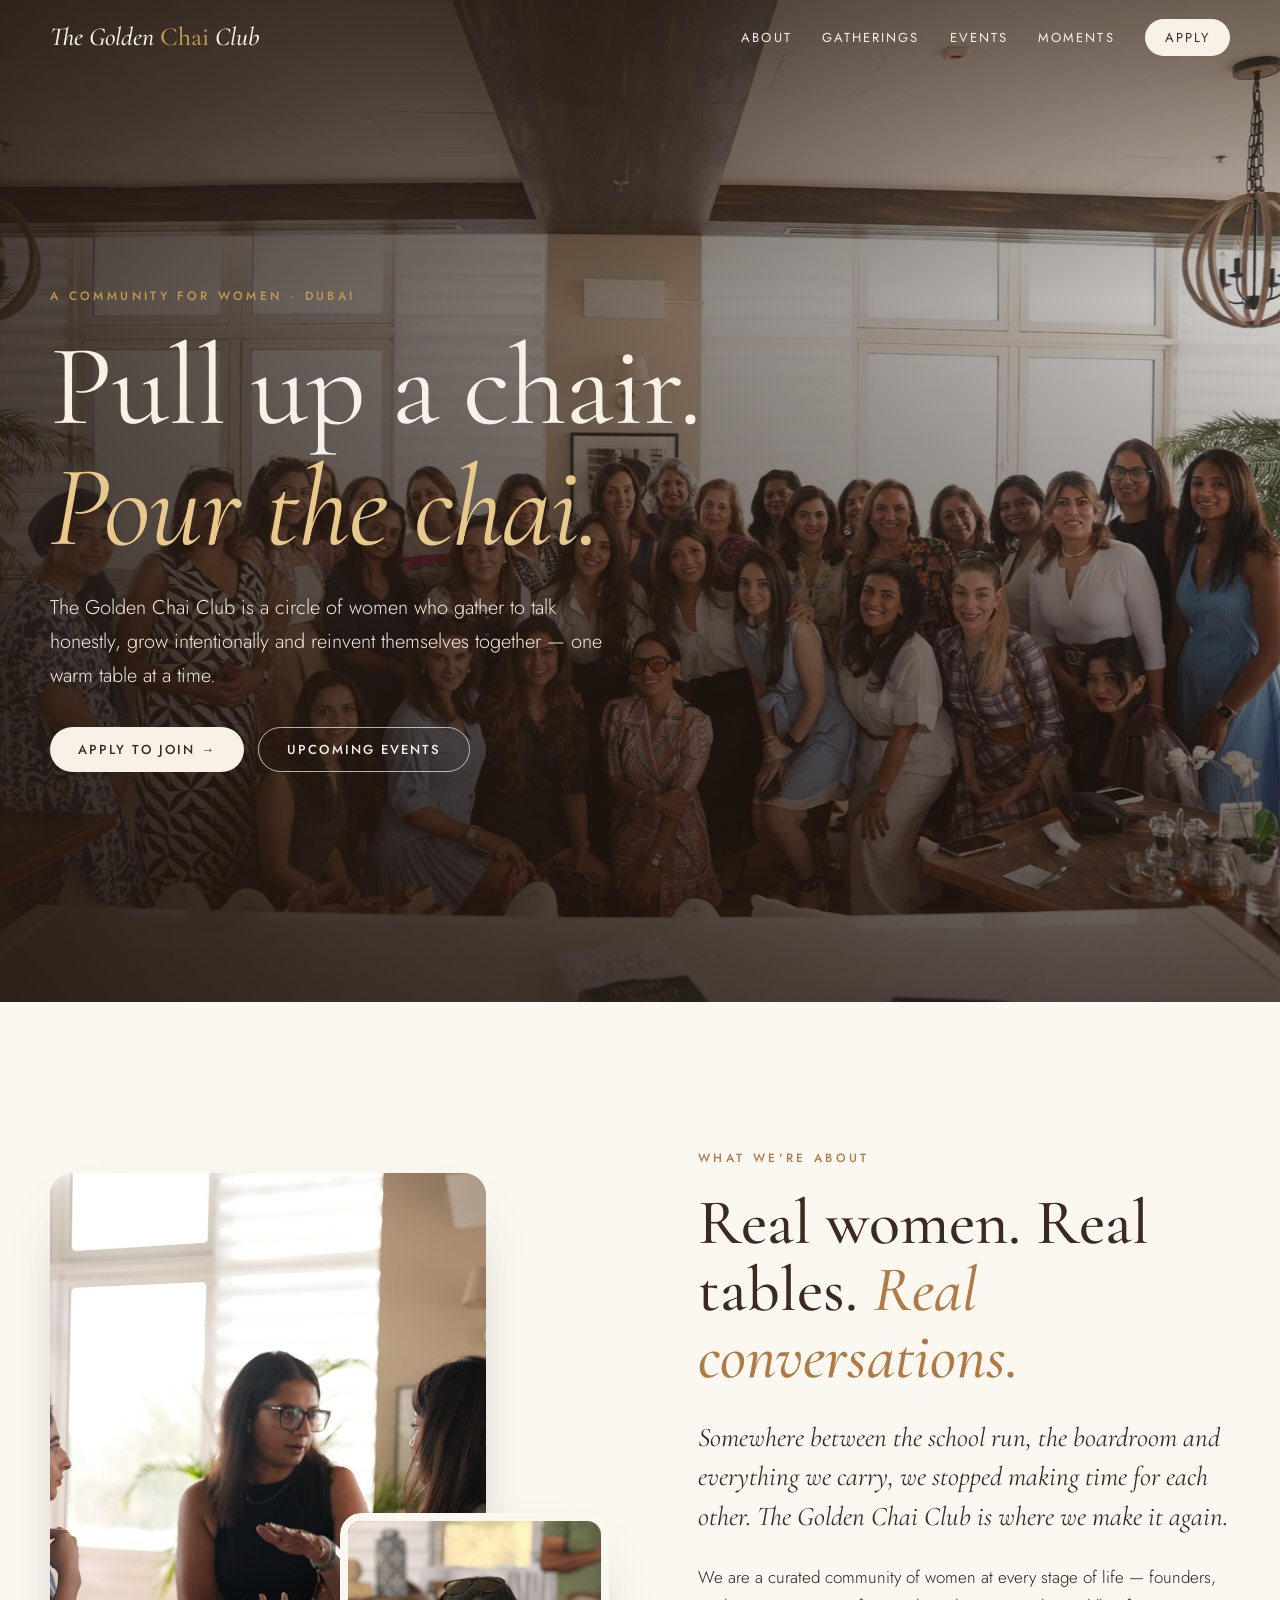
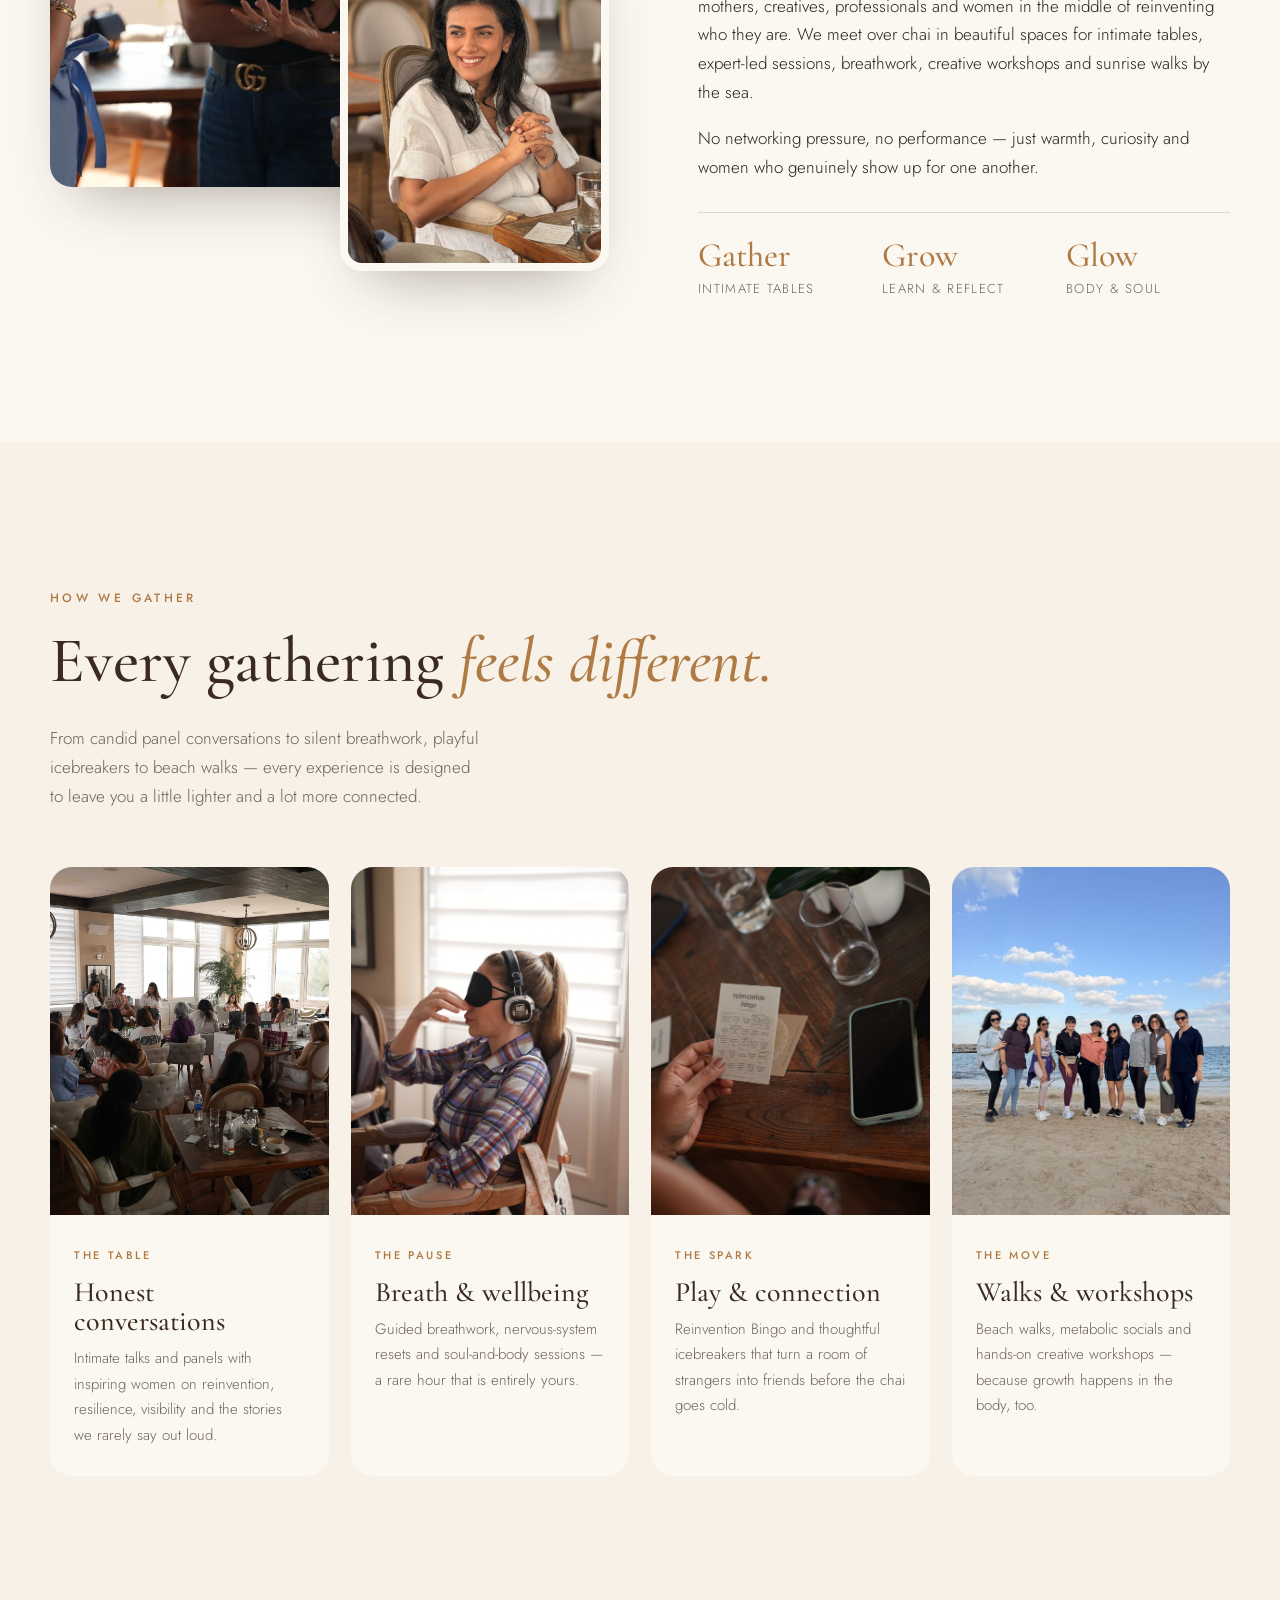
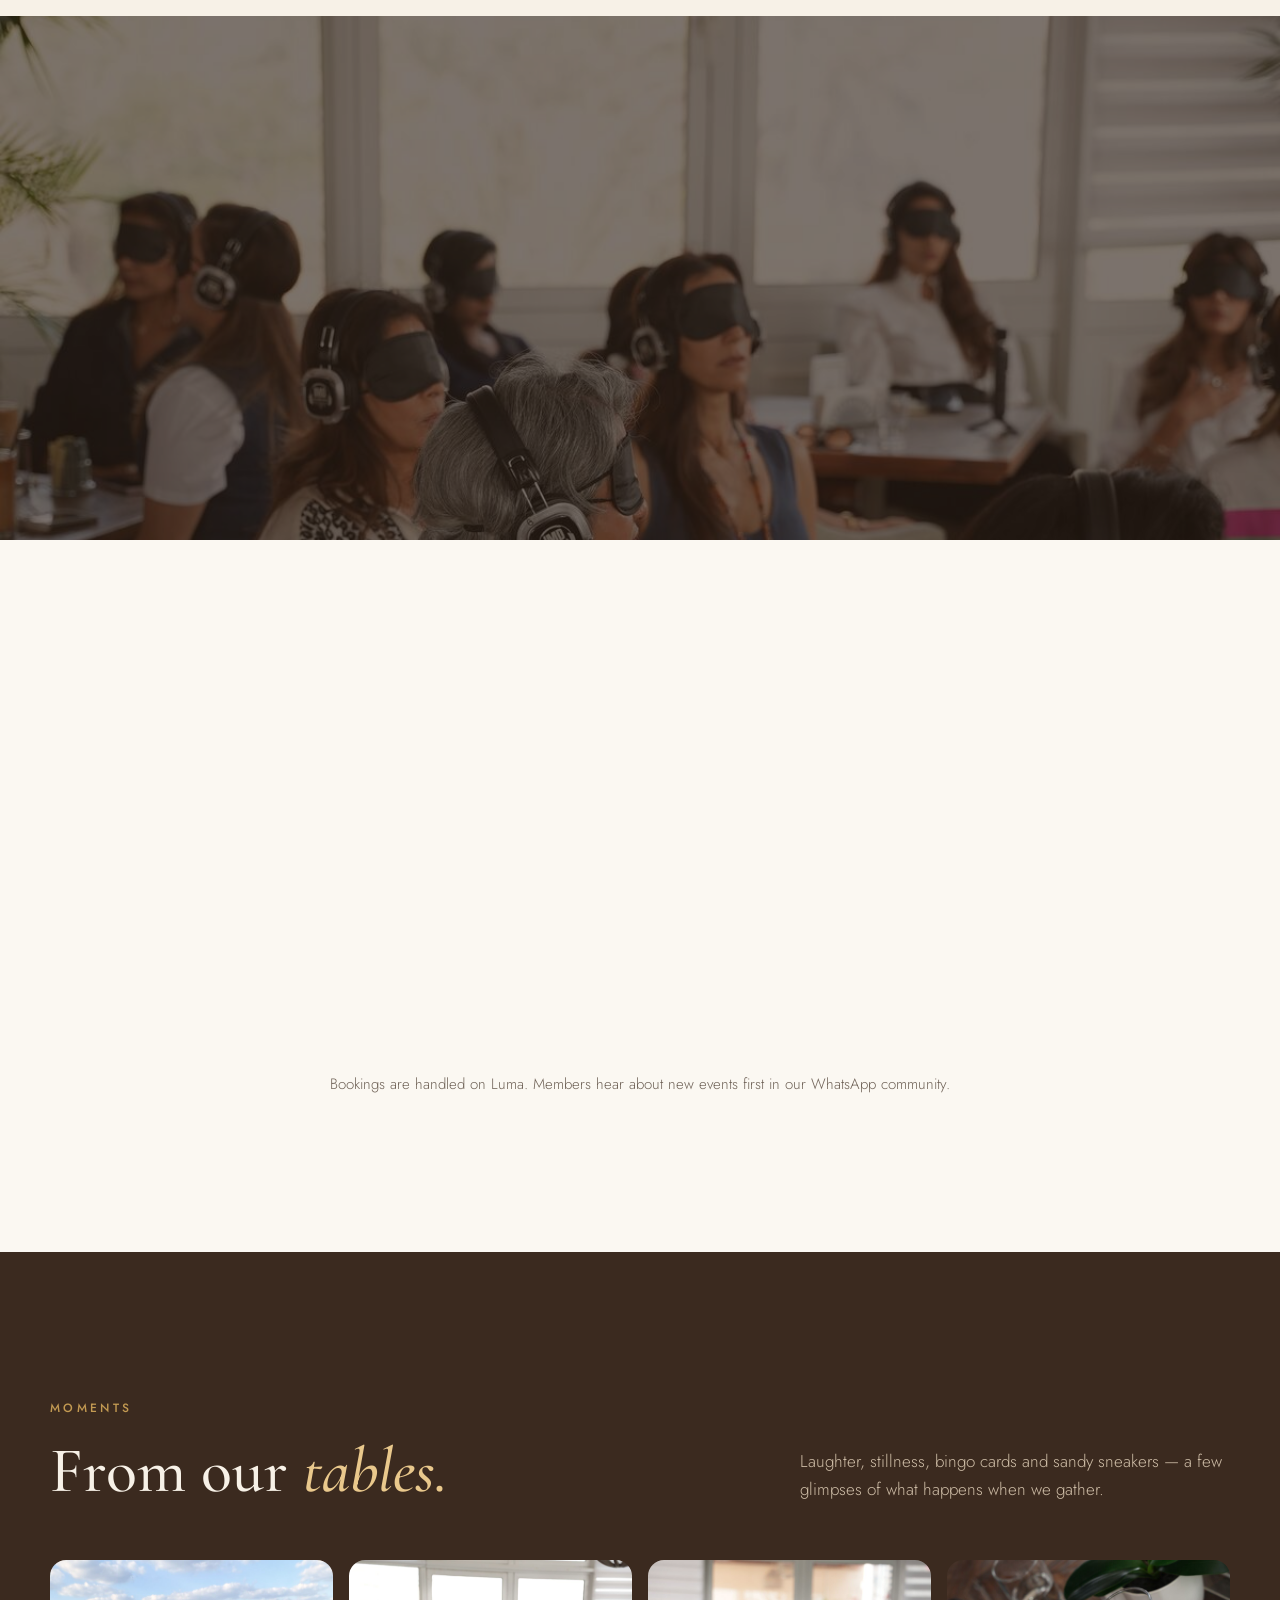
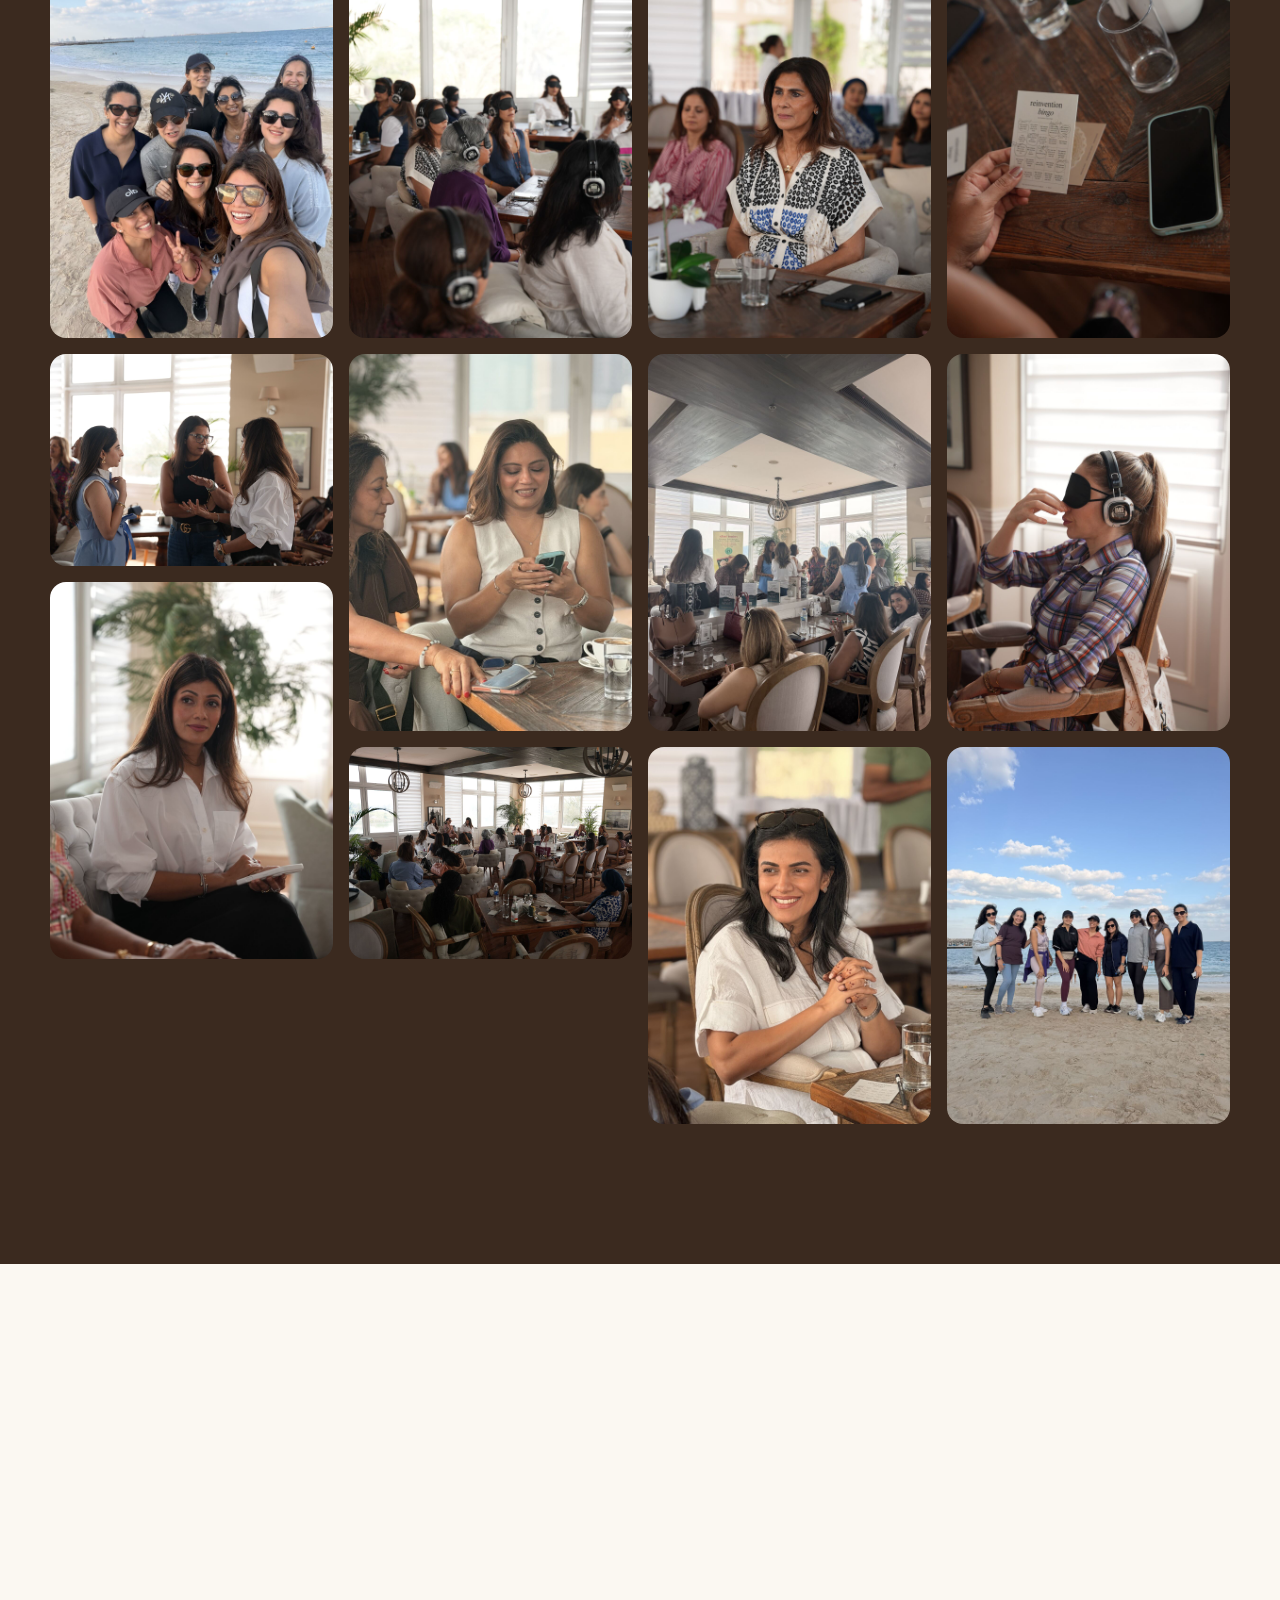
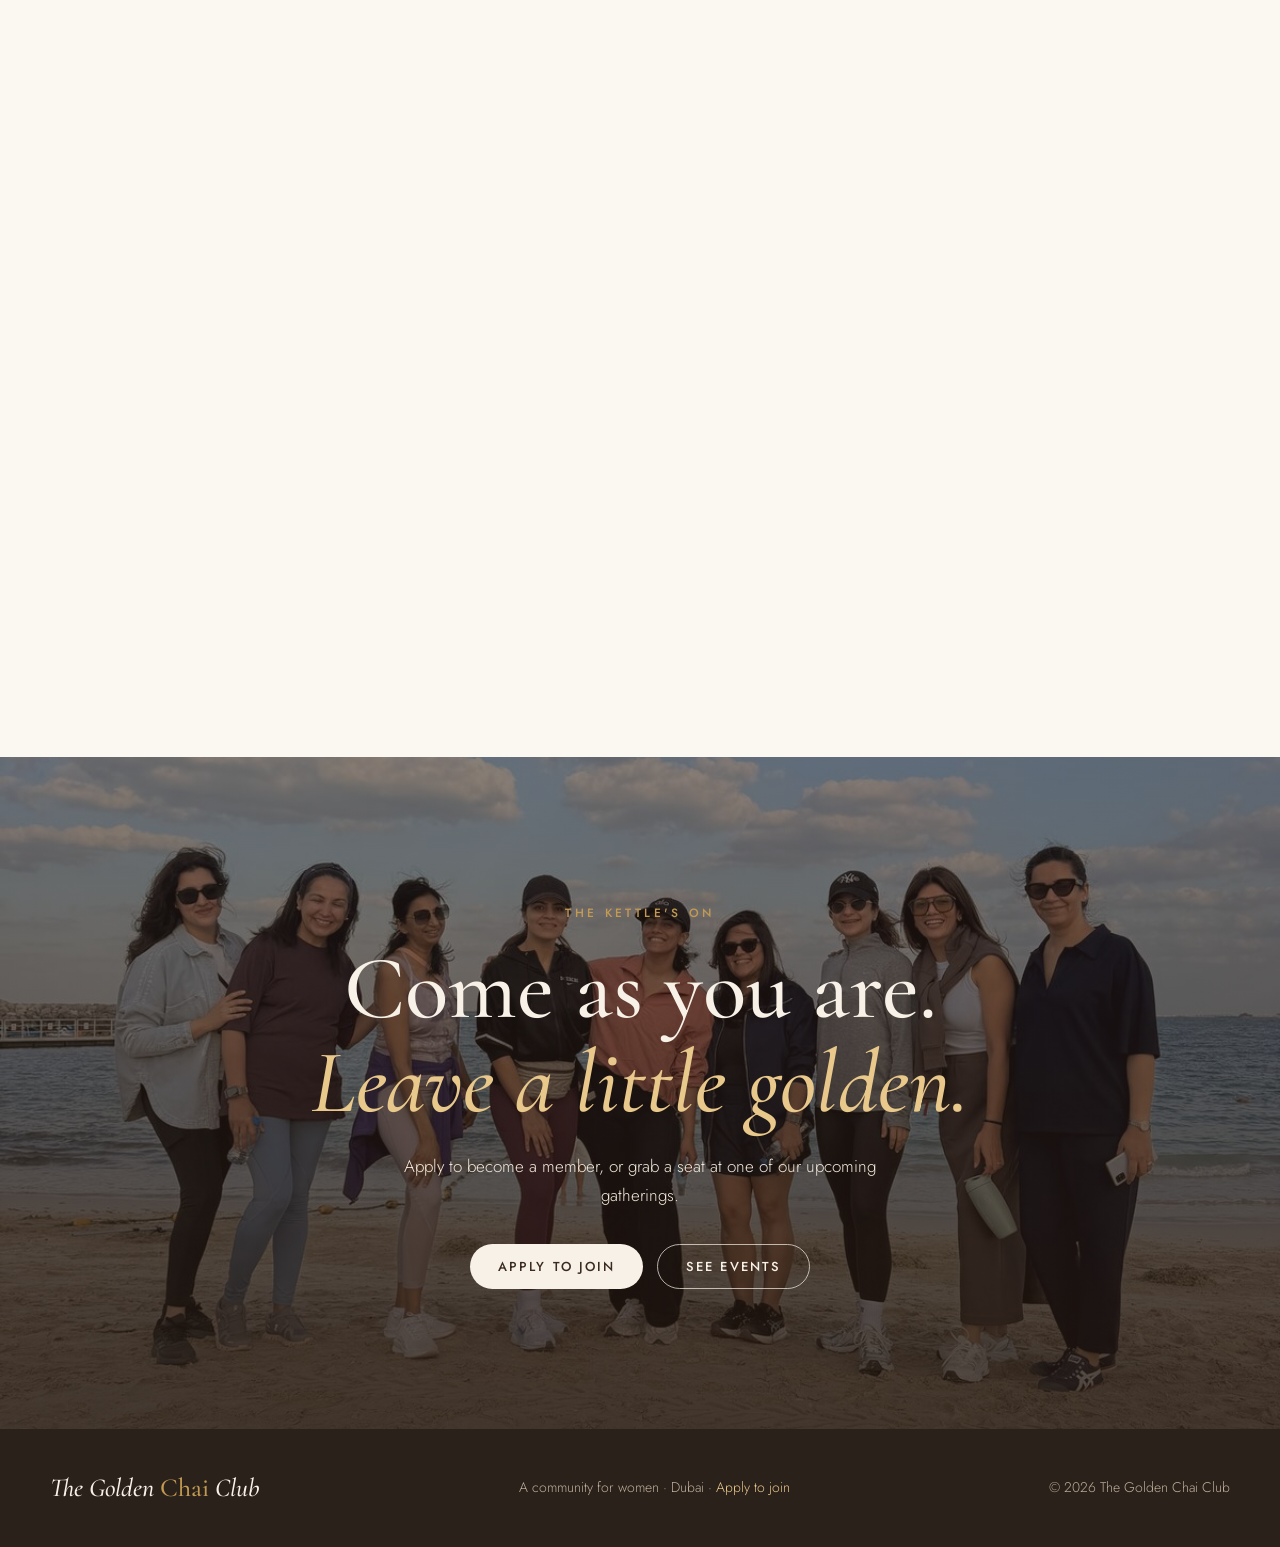
==== golden-chai-club/index.html @ 39143af0 "Add Golden Chai Club community website Landing page with about, gatherings, upcoming events (auto-hi" ====
<!doctype html>
<html lang="en">
<head>
  <meta charset="utf-8">
  <meta name="viewport" content="width=device-width,initial-scale=1">
  <title>The Golden Chai Club — a community for women who are growing, gathering &amp; reinventing</title>
  <meta name="description" content="The Golden Chai Club is a community for women in Dubai: intimate tables, honest conversation, breathwork, beach walks and workshops. Apply to join and grab a seat at our upcoming events.">
  <meta property="og:title" content="The Golden Chai Club">
  <meta property="og:description" content="A community for women who are growing, gathering &amp; reinventing. Apply to join and see upcoming events.">
  <meta property="og:image" content="images/group.jpg">
  <link rel="preconnect" href="https://fonts.googleapis.com">
  <link rel="preconnect" href="https://fonts.gstatic.com" crossorigin>
  <link href="https://fonts.googleapis.com/css2?family=Cormorant+Garamond:ital,wght@0,400;0,500;0,600;1,400;1,500&family=Jost:wght@300;400;500&display=swap" rel="stylesheet">
  <style>
    :root{
      --cream:#f7f1e7; --paper:#fbf8f2; --sand:#ecdfcb; --chai:#b07a45; --gold:#c39a52;
      --cocoa:#3b2a1f; --ink:#2a211b; --muted:#6f6257; --line:#e2d5c1;
      --serif:'Cormorant Garamond',Georgia,'Times New Roman',serif;
      --sans:'Jost','Helvetica Neue',Arial,sans-serif;
      --radius:22px;
    }
    *{box-sizing:border-box}
    html{scroll-behavior:smooth}
    body{margin:0;background:var(--paper);color:var(--ink);font:300 17px/1.7 var(--sans);-webkit-font-smoothing:antialiased}
    img{display:block;max-width:100%}
    a{color:inherit}
    .wrap{width:min(1180px,100% - 40px);margin-inline:auto}
    .eyebrow{font:500 12px/1 var(--sans);letter-spacing:.28em;text-transform:uppercase;color:var(--chai)}
    h1,h2,h3{font-family:var(--serif);font-weight:500;line-height:1.05;margin:0;color:var(--cocoa)}
    h2{font-size:clamp(38px,5.4vw,64px)}
    h2 em,h1 em{font-style:italic;color:var(--chai)}
    p{margin:0 0 1em}
    .btn{display:inline-flex;align-items:center;gap:.6em;padding:15px 28px;border-radius:999px;background:var(--cocoa);color:var(--cream);text-decoration:none;font:500 13px/1 var(--sans);letter-spacing:.16em;text-transform:uppercase;transition:transform .25s,background .25s}
    .btn:hover{background:var(--chai);transform:translateY(-2px)}
    .btn.ghost{background:transparent;color:var(--cocoa);border:1px solid var(--cocoa)}
    .btn.ghost:hover{background:var(--cocoa);color:var(--cream)}
    .btn.light{background:var(--cream);color:var(--cocoa)}
    .btn.light:hover{background:var(--gold);color:var(--cocoa)}
    :focus-visible{outline:2px solid var(--chai);outline-offset:4px}

    /* nav */
    header{position:fixed;inset:0 0 auto;z-index:20;transition:background .3s,box-shadow .3s}
    header.scrolled{background:rgba(251,248,242,.92);backdrop-filter:blur(10px);box-shadow:0 1px 0 var(--line)}
    nav{display:flex;align-items:center;justify-content:space-between;height:74px}
    .logo{font:italic 500 26px/1 var(--serif);text-decoration:none;color:var(--cream);transition:color .3s}
    .logo span{font-style:normal;color:var(--gold)}
    header.scrolled .logo{color:var(--cocoa)}
    .navlinks{display:flex;gap:30px;align-items:center}
    .navlinks a{text-decoration:none;font:400 13px/1 var(--sans);letter-spacing:.16em;text-transform:uppercase;color:var(--cream)}
    header.scrolled .navlinks a{color:var(--cocoa)}
    .navlinks .btn{padding:12px 20px;background:var(--cream);color:var(--cocoa)!important}
    header.scrolled .navlinks .btn{background:var(--cocoa);color:var(--cream)!important}
    @media(max-width:820px){.navlinks a:not(.btn){display:none}}

    /* hero */
    .hero{position:relative;min-height:100svh;display:grid;align-items:end;color:var(--cream);overflow:hidden}
    .hero img{position:absolute;inset:0;width:100%;height:100%;object-fit:cover;object-position:center 40%;transform:scale(1.04);animation:drift 18s ease-out forwards}
    @keyframes drift{to{transform:scale(1)}}
    .hero::after{content:"";position:absolute;inset:0;background:linear-gradient(90deg,rgba(36,24,16,.82) 0%,rgba(36,24,16,.55) 50%,rgba(36,24,16,.2) 100%),linear-gradient(180deg,rgba(36,24,16,.45) 0%,transparent 30%,rgba(36,24,16,.6) 100%)}
    @media(max-width:700px){.hero::after{background:rgba(36,24,16,.68)}}
    .hero .wrap{position:relative;z-index:1;padding:140px 0 90px}
    .hero .eyebrow{color:var(--gold)}
    .hero h1{color:var(--cream);font-size:clamp(54px,9vw,128px);font-weight:400;margin:18px 0 22px;letter-spacing:-.01em}
    .hero h1 em{color:#e9c88c}
    .hero p.lede{max-width:560px;font-size:clamp(17px,1.6vw,20px);color:#f3e9da;margin-bottom:34px}
    .hero .actions{display:flex;gap:14px;flex-wrap:wrap}
    .hero .btn.ghost{color:var(--cream);border-color:rgba(247,241,231,.7)}
    .hero .btn.ghost:hover{background:var(--cream);color:var(--cocoa)}

    section{padding:clamp(80px,11vw,140px) 0}

    /* about */
    .about{display:grid;grid-template-columns:1.05fr 1fr;gap:clamp(40px,7vw,100px);align-items:center}
    .about .photos{position:relative;aspect-ratio:4/5}
    .about .photos img{position:absolute;object-fit:cover;border-radius:var(--radius);box-shadow:0 30px 60px -30px rgba(59,42,31,.45)}
    .about .photos .a{inset:0 22% 12% 0;width:78%;height:88%}
    .about .photos .b{right:0;bottom:0;width:48%;aspect-ratio:3/4;height:auto;border:8px solid var(--paper)}
    .about h2{margin:18px 0 28px}
    .about .big{font:italic 400 clamp(22px,2.2vw,27px)/1.45 var(--serif);color:var(--cocoa)}
    .sig{margin-top:30px;padding-top:26px;border-top:1px solid var(--line);display:grid;grid-template-columns:repeat(3,1fr);gap:20px}
    .sig b{display:block;font:500 34px/1 var(--serif);color:var(--chai)}
    .sig span{font-size:13px;letter-spacing:.1em;text-transform:uppercase;color:var(--muted)}
    @media(max-width:880px){.about{grid-template-columns:1fr}.about .photos{max-width:520px}}

    /* pillars */
    .pillars{background:var(--cream)}
    .head{display:flex;justify-content:space-between;align-items:end;gap:30px;flex-wrap:wrap;margin-bottom:56px}
    .head p{max-width:430px;color:var(--muted);margin:0}
    .grid4{display:grid;grid-template-columns:repeat(4,1fr);gap:22px}
    .pillar{background:var(--paper);border-radius:var(--radius);overflow:hidden;display:flex;flex-direction:column;transition:transform .35s}
    .pillar:hover{transform:translateY(-6px)}
    .pillar img{aspect-ratio:4/5;object-fit:cover;width:100%}
    .pillar div{padding:24px 24px 28px}
    .pillar small{font:500 11px/1 var(--sans);letter-spacing:.24em;color:var(--chai)}
    .pillar h3{font-size:28px;margin:10px 0 10px}
    .pillar p{font-size:15px;color:var(--muted);margin:0}
    @media(max-width:1000px){.grid4{grid-template-columns:repeat(2,1fr)}}
    @media(max-width:560px){.grid4{grid-template-columns:1fr}}

    /* quote band */
    .band{position:relative;padding:clamp(110px,14vw,180px) 0;color:var(--cream);text-align:center;overflow:hidden}
    .band img{position:absolute;inset:0;width:100%;height:100%;object-fit:cover;object-position:center 30%}
    .band::after{content:"";position:absolute;inset:0;background:rgba(42,28,18,.62)}
    .band .wrap{position:relative;z-index:1;max-width:900px}
    .band blockquote{margin:0;font:italic 400 clamp(30px,4.4vw,54px)/1.2 var(--serif)}
    .band cite{display:block;margin-top:24px;font:500 12px/1 var(--sans);letter-spacing:.28em;text-transform:uppercase;font-style:normal;color:var(--gold)}

    /* events */
    .events-list{display:grid;gap:18px}
    .event{display:grid;grid-template-columns:150px 1fr auto;gap:clamp(20px,4vw,48px);align-items:center;padding:30px clamp(22px,3vw,40px);background:var(--cream);border-radius:var(--radius);border:1px solid transparent;transition:border-color .3s,transform .3s,background .3s}
    .event:hover{border-color:var(--gold);background:#f4ead9;transform:translateX(4px)}
    .date{text-align:center;border-right:1px solid var(--line);padding-right:clamp(16px,3vw,40px)}
    .date b{display:block;font:500 64px/.9 var(--serif);color:var(--cocoa)}
    .date span{font:500 12px/1 var(--sans);letter-spacing:.26em;text-transform:uppercase;color:var(--chai)}
    .date i{display:block;font:400 12px/1 var(--sans);font-style:normal;color:var(--muted);margin-top:8px;letter-spacing:.1em}
    .event h3{font-size:clamp(26px,2.8vw,34px);margin-bottom:8px}
    .event p{color:var(--muted);margin:0;font-size:15.5px;max-width:560px}
    .tag{display:inline-block;margin-bottom:10px;padding:5px 12px;border-radius:999px;background:var(--paper);font:500 11px/1 var(--sans);letter-spacing:.18em;text-transform:uppercase;color:var(--chai)}
    .event.soon .tag{background:var(--cocoa);color:var(--cream)}
    .note{margin-top:28px;text-align:center;color:var(--muted);font-size:15px}
    .none{display:none;text-align:center;padding:50px;background:var(--cream);border-radius:var(--radius)}
    @media(max-width:760px){
      .event{grid-template-columns:1fr;text-align:left}
      .date{text-align:left;border-right:0;border-bottom:1px solid var(--line);padding:0 0 16px;display:flex;align-items:baseline;gap:12px}
      .date b{font-size:48px}.date i{margin:0}
      .event .btn{justify-self:start}
    }

    /* gallery */
    .gallery{background:var(--cocoa);color:var(--cream)}
    .gallery h2{color:var(--cream)}
    .gallery .head p{color:#cdbca6}
    .masonry{columns:4 240px;column-gap:16px}
    .masonry figure{margin:0 0 16px;break-inside:avoid;border-radius:16px;overflow:hidden;cursor:zoom-in}
    .masonry img{width:100%;transition:transform .6s,filter .6s;filter:saturate(.92)}
    .masonry figure:hover img{transform:scale(1.04);filter:saturate(1.05)}
    dialog{border:0;padding:0;background:transparent;max-width:92vw;max-height:92vh}
    dialog::backdrop{background:rgba(20,14,10,.9)}
    dialog img{max-width:92vw;max-height:88vh;border-radius:12px}
    dialog button{position:fixed;top:18px;right:22px;background:none;border:0;color:#fff;font-size:38px;cursor:pointer;line-height:1}

    /* join */
    .steps{display:grid;grid-template-columns:repeat(3,1fr);gap:22px;margin:56px 0 54px;counter-reset:s}
    .step{padding:36px 30px;border:1px solid var(--line);border-radius:var(--radius);background:var(--paper);position:relative}
    .step::before{counter-increment:s;content:"0" counter(s);font:italic 500 46px/1 var(--serif);color:var(--gold);display:block;margin-bottom:18px}
    .step h3{font-size:28px;margin-bottom:10px}
    .step p{color:var(--muted);font-size:15.5px;margin:0}
    @media(max-width:820px){.steps{grid-template-columns:1fr}}
    .join{text-align:center}
    .join .head{justify-content:center;text-align:center;flex-direction:column;align-items:center;margin-bottom:0}
    .join .head p{margin-top:18px}
    .who{display:flex;flex-wrap:wrap;justify-content:center;gap:10px;max-width:820px;margin:0 auto 46px}
    .who span{padding:9px 18px;border:1px solid var(--line);border-radius:999px;font-size:14px;color:var(--cocoa);background:var(--cream)}

    /* cta */
    .cta{position:relative;color:var(--cream);overflow:hidden;text-align:center}
    .cta img{position:absolute;inset:0;width:100%;height:100%;object-fit:cover;object-position:center 60%}
    .cta::after{content:"";position:absolute;inset:0;background:linear-gradient(180deg,rgba(36,24,16,.55),rgba(36,24,16,.78))}
    .cta .wrap{position:relative;z-index:1}
    .cta h2{color:var(--cream);font-size:clamp(44px,7vw,92px);margin:16px 0 22px}
    .cta h2 em{color:#e9c88c}
    .cta p{max-width:520px;margin:0 auto 34px;color:#f3e9da}
    .cta .eyebrow{color:var(--gold)}

    footer{background:var(--ink);color:#bfae98;padding:46px 0;font-size:14px}
    footer .wrap{display:flex;justify-content:space-between;gap:20px;flex-wrap:wrap;align-items:center}
    footer .logo{color:var(--cream)}
    footer a{color:#e9c88c;text-decoration:none}

    .reveal{opacity:0;transform:translateY(26px);transition:opacity .9s ease,transform .9s ease}
    .reveal.in{opacity:1;transform:none}
    @media(prefers-reduced-motion:reduce){*{animation:none!important;transition:none!important}.reveal{opacity:1;transform:none}html{scroll-behavior:auto}}
  </style>
</head>
<body>

<header id="top">
  <nav class="wrap" aria-label="Main">
    <a class="logo" href="#">The Golden <span>Chai</span> Club</a>
    <div class="navlinks">
      <a href="#about">About</a>
      <a href="#gatherings">Gatherings</a>
      <a href="#events">Events</a>
      <a href="#moments">Moments</a>
      <a class="btn" href="https://form.jotform.com/263192337664059" target="_blank" rel="noopener">Apply</a>
    </div>
  </nav>
</header>

<main>
  <section class="hero" aria-label="Welcome">
    <img src="images/group.jpg" alt="Members of the Golden Chai Club gathered together, smiling, in a sunlit room" fetchpriority="high">
    <div class="wrap">
      <span class="eyebrow">A community for women · Dubai</span>
      <h1>Pull up a chair.<br><em>Pour the chai.</em></h1>
      <p class="lede">The Golden Chai Club is a circle of women who gather to talk honestly, grow intentionally and reinvent themselves together — one warm table at a time.</p>
      <div class="actions">
        <a class="btn light" href="https://form.jotform.com/263192337664059" target="_blank" rel="noopener">Apply to join →</a>
        <a class="btn ghost" href="#events">Upcoming events</a>
      </div>
    </div>
  </section>

  <section id="about">
    <div class="wrap about">
      <div class="photos reveal">
        <img class="a" src="images/conversation.jpg" alt="Three women deep in conversation at a Golden Chai Club gathering" loading="lazy">
        <img class="b" src="images/smile.jpg" alt="A member smiling during a table conversation" loading="lazy">
      </div>
      <div class="reveal">
        <span class="eyebrow">What we're about</span>
        <h2>Real women. Real tables. <em>Real conversations.</em></h2>
        <p class="big">Somewhere between the school run, the boardroom and everything we carry, we stopped making time for each other. The Golden Chai Club is where we make it again.</p>
        <p>We are a curated community of women at every stage of life — founders, mothers, creatives, professionals and women in the middle of reinventing who they are. We meet over chai in beautiful spaces for intimate tables, expert-led sessions, breathwork, creative workshops and sunrise walks by the sea.</p>
        <p>No networking pressure, no performance — just warmth, curiosity and women who genuinely show up for one another.</p>
        <div class="sig">
          <div><b>Gather</b><span>Intimate tables</span></div>
          <div><b>Grow</b><span>Learn &amp; reflect</span></div>
          <div><b>Glow</b><span>Body &amp; soul</span></div>
        </div>
      </div>
    </div>
  </section>

  <section class="pillars" id="gatherings">
    <div class="wrap">
      <div class="head reveal">
        <div>
          <span class="eyebrow">How we gather</span>
          <h2 style="margin-top:16px">Every gathering <em>feels different.</em></h2>
        </div>
        <p>From candid panel conversations to silent breathwork, playful icebreakers to beach walks — every experience is designed to leave you a little lighter and a lot more connected.</p>
      </div>
      <div class="grid4">
        <article class="pillar reveal">
          <img src="images/panel.jpg" alt="A panel conversation with members listening around the room" loading="lazy">
          <div><small>THE TABLE</small><h3>Honest conversations</h3><p>Intimate talks and panels with inspiring women on reinvention, resilience, visibility and the stories we rarely say out loud.</p></div>
        </article>
        <article class="pillar reveal">
          <img src="images/breathwork.jpg" alt="A member with an eye mask and headphones during a breathwork session" loading="lazy">
          <div><small>THE PAUSE</small><h3>Breath &amp; wellbeing</h3><p>Guided breathwork, nervous-system resets and soul-and-body sessions — a rare hour that is entirely yours.</p></div>
        </article>
        <article class="pillar reveal">
          <img src="images/bingo.jpg" alt="A Reinvention Bingo card filled in with names during an icebreaker" loading="lazy">
          <div><small>THE SPARK</small><h3>Play &amp; connection</h3><p>Reinvention Bingo and thoughtful icebreakers that turn a room of strangers into friends before the chai goes cold.</p></div>
        </article>
        <article class="pillar reveal">
          <img src="images/beach-group.jpg" alt="Members standing together on the beach under a blue sky after a walk" loading="lazy">
          <div><small>THE MOVE</small><h3>Walks &amp; workshops</h3><p>Beach walks, metabolic socials and hands-on creative workshops — because growth happens in the body, too.</p></div>
        </article>
      </div>
    </div>
  </section>

  <section class="band" aria-label="Our belief">
    <img src="images/breathwork-room.jpg" alt="" loading="lazy">
    <div class="wrap reveal">
      <blockquote>“When women gather with intention, something golden happens.”</blockquote>
      <cite>The Golden Chai Club</cite>
    </div>
  </section>

  <section id="events">
    <div class="wrap">
      <div class="head reveal">
        <div>
          <span class="eyebrow">Upcoming events</span>
          <h2 style="margin-top:16px">Save your seat <em>at the table.</em></h2>
        </div>
        <p>Spaces are intentionally limited to keep every gathering intimate — so please grab your seat early. 📍</p>
      </div>

      <div class="events-list" id="eventsList">
        <article class="event reveal" data-date="2026-11-19">
          <div class="date"><b>19</b><span>November</span><i>Thursday</i></div>
          <div>
            <span class="tag">Limited spaces</span>
            <h3>The Visibility Table — Be Seen</h3>
            <p>An intimate table on stepping out of the background — owning your voice, your story and your space, and finally letting yourself be seen.</p>
          </div>
          <a class="btn" href="https://luma.com/cscuzxjk" target="_blank" rel="noopener">Reserve →</a>
        </article>

        <article class="event reveal" data-date="2026-11-25">
          <div class="date"><b>25</b><span>November</span><i>Wednesday</i></div>
          <div>
            <span class="tag">Limited spaces</span>
            <h3>Soul &amp; Body Connection</h3>
            <p>A gentle, restorative session to slow down, breathe and reconnect what you feel with what you carry — mind, body and soul.</p>
          </div>
          <a class="btn" href="https://luma.com/3fggr2d4" target="_blank" rel="noopener">Reserve →</a>
        </article>

        <article class="event reveal" data-date="2026-12-05">
          <div class="date"><b>05</b><span>December</span><i>Saturday</i></div>
          <div>
            <span class="tag">Limited spaces</span>
            <h3>The Modern Calligraphy Workshop</h3>
            <p>A hands-on creative morning learning the art of modern calligraphy — slow, mindful and beautifully analogue. No experience needed.</p>
          </div>
          <a class="btn" href="https://luma.com/r7ai2r2k" target="_blank" rel="noopener">Reserve →</a>
        </article>

        <article class="event reveal" data-date="2026-12-10">
          <div class="date"><b>10</b><span>December</span><i>Thursday</i></div>
          <div>
            <span class="tag">Limited spaces</span>
            <h3>Metabolic Social 2.0</h3>
            <p>Our metabolic health social is back — real talk on energy, hormones and nourishment, shared with women who get it.</p>
          </div>
          <a class="btn" href="https://luma.com/058l92d1" target="_blank" rel="noopener">Reserve →</a>
        </article>
      </div>

      <div class="none" id="noEvents">
        <h3 style="font-size:32px;margin-bottom:10px">New gatherings are brewing.</h3>
        <p style="color:var(--muted)">Apply to join the club and you'll be the first to hear when the next table opens.</p>
        <a class="btn" href="https://form.jotform.com/263192337664059" target="_blank" rel="noopener">Apply to join →</a>
      </div>
      <p class="note">Bookings are handled on Luma. Members hear about new events first in our WhatsApp community.</p>
    </div>
  </section>

  <section class="gallery" id="moments">
    <div class="wrap">
      <div class="head reveal">
        <div>
          <span class="eyebrow" style="color:var(--gold)">Moments</span>
          <h2 style="margin-top:16px">From our <em style="color:#e9c88c">tables.</em></h2>
        </div>
        <p>Laughter, stillness, bingo cards and sandy sneakers — a few glimpses of what happens when we gather.</p>
      </div>
      <div class="masonry" id="masonry">
        <figure><img src="images/beach-selfie.jpg" alt="A beach selfie of smiling members in sunglasses" loading="lazy"></figure>
        <figure><img src="images/conversation.jpg" alt="Three members talking animatedly" loading="lazy"></figure>
        <figure><img src="images/host.jpg" alt="A member in a white shirt listening thoughtfully" loading="lazy"></figure>
        <figure><img src="images/breathwork-room.jpg" alt="A room of women with eye masks and headphones during breathwork" loading="lazy"></figure>
        <figure><img src="images/coffee.jpg" alt="Two members at a table with coffee, one smiling at her phone" loading="lazy"></figure>
        <figure><img src="images/panel.jpg" alt="A full room listening to a panel conversation" loading="lazy"></figure>
        <figure><img src="images/listening.jpg" alt="A member listening intently at a gathering" loading="lazy"></figure>
        <figure><img src="images/mingle.jpg" alt="Members mingling around a table displaying books" loading="lazy"></figure>
        <figure><img src="images/smile.jpg" alt="A member laughing during a conversation" loading="lazy"></figure>
        <figure><img src="images/bingo.jpg" alt="A hand holding a filled-in Reinvention Bingo card" loading="lazy"></figure>
        <figure><img src="images/breathwork.jpg" alt="A member during a breathwork session" loading="lazy"></figure>
        <figure><img src="images/beach-group.jpg" alt="Members together on the beach" loading="lazy"></figure>
      </div>
    </div>
  </section>

  <section class="join" id="join">
    <div class="wrap">
      <div class="head reveal">
        <span class="eyebrow">How to join</span>
        <h2 style="margin-top:16px">Your seat is <em>waiting.</em></h2>
        <p>The Golden Chai Club is an application-based community, so every woman in the room is there because she truly wants to be.</p>
      </div>
      <div class="steps">
        <div class="step reveal"><h3>Apply</h3><p>Fill in our short application form and tell us a little about you, what you're navigating and what you hope to find here.</p></div>
        <div class="step reveal"><h3>We review</h3><p>We read every application personally to keep the community warm, intentional and safe for everyone.</p></div>
        <div class="step reveal"><h3>Welcome in</h3><p>Once accepted, you'll receive the private link to our WhatsApp community — where invites, events and conversations live.</p></div>
      </div>
      <div class="who reveal" aria-label="Who the club is for">
        <span>Founders &amp; entrepreneurs</span><span>Working women</span><span>Mothers</span><span>Creatives</span><span>Women in transition</span><span>New to the city</span><span>Simply curious</span>
      </div>
      <a class="btn reveal" href="https://form.jotform.com/263192337664059" target="_blank" rel="noopener">Start your application →</a>
    </div>
  </section>

  <section class="cta">
    <img src="images/beach-group.jpg" alt="" loading="lazy">
    <div class="wrap reveal">
      <span class="eyebrow">The kettle's on</span>
      <h2>Come as you are.<br><em>Leave a little golden.</em></h2>
      <p>Apply to become a member, or grab a seat at one of our upcoming gatherings.</p>
      <div style="display:flex;gap:14px;justify-content:center;flex-wrap:wrap">
        <a class="btn light" href="https://form.jotform.com/263192337664059" target="_blank" rel="noopener">Apply to join</a>
        <a class="btn ghost" style="color:var(--cream);border-color:rgba(247,241,231,.7)" href="#events">See events</a>
      </div>
    </div>
  </section>
</main>

<footer>
  <div class="wrap">
    <a class="logo" href="#">The Golden <span>Chai</span> Club</a>
    <div>A community for women · Dubai · <a href="https://form.jotform.com/263192337664059" target="_blank" rel="noopener">Apply to join</a></div>
    <div>© <span id="yr">2026</span> The Golden Chai Club</div>
  </div>
</footer>

<dialog id="lightbox" aria-label="Photo viewer">
  <button type="button" aria-label="Close" onclick="this.closest('dialog').close()">×</button>
  <img alt="">
</dialog>

<script>
  // Header style on scroll
  const header = document.getElementById('top');
  const onScroll = () => header.classList.toggle('scrolled', scrollY > 40);
  addEventListener('scroll', onScroll, {passive:true}); onScroll();

  // Hide events whose date has passed; highlight the next one
  const today = new Date(); today.setHours(0,0,0,0);
  const events = [...document.querySelectorAll('.event')];
  let shown = 0;
  events.forEach(ev => {
    const d = new Date(ev.dataset.date + 'T23:59:59');
    if (d < today) { ev.remove(); return; }
    if (shown === 0) { ev.classList.add('soon'); ev.querySelector('.tag').textContent = 'Next up · Limited spaces'; }
    shown++;
  });
  if (!shown) document.getElementById('noEvents').style.display = 'block';

  // Reveal on scroll
  const io = new IntersectionObserver(es => es.forEach(e => { if (e.isIntersecting) { e.target.classList.add('in'); io.unobserve(e.target); } }), {threshold:.12});
  document.querySelectorAll('.reveal').forEach(el => io.observe(el));

  // Lightbox
  const lb = document.getElementById('lightbox');
  document.getElementById('masonry').addEventListener('click', e => {
    const img = e.target.closest('img'); if (!img) return;
    lb.querySelector('img').src = img.src; lb.querySelector('img').alt = img.alt; lb.showModal();
  });
  lb.addEventListener('click', e => { if (e.target === lb) lb.close(); });

  document.getElementById('yr').textContent = new Date().getFullYear();
</script>
</body>
</html>
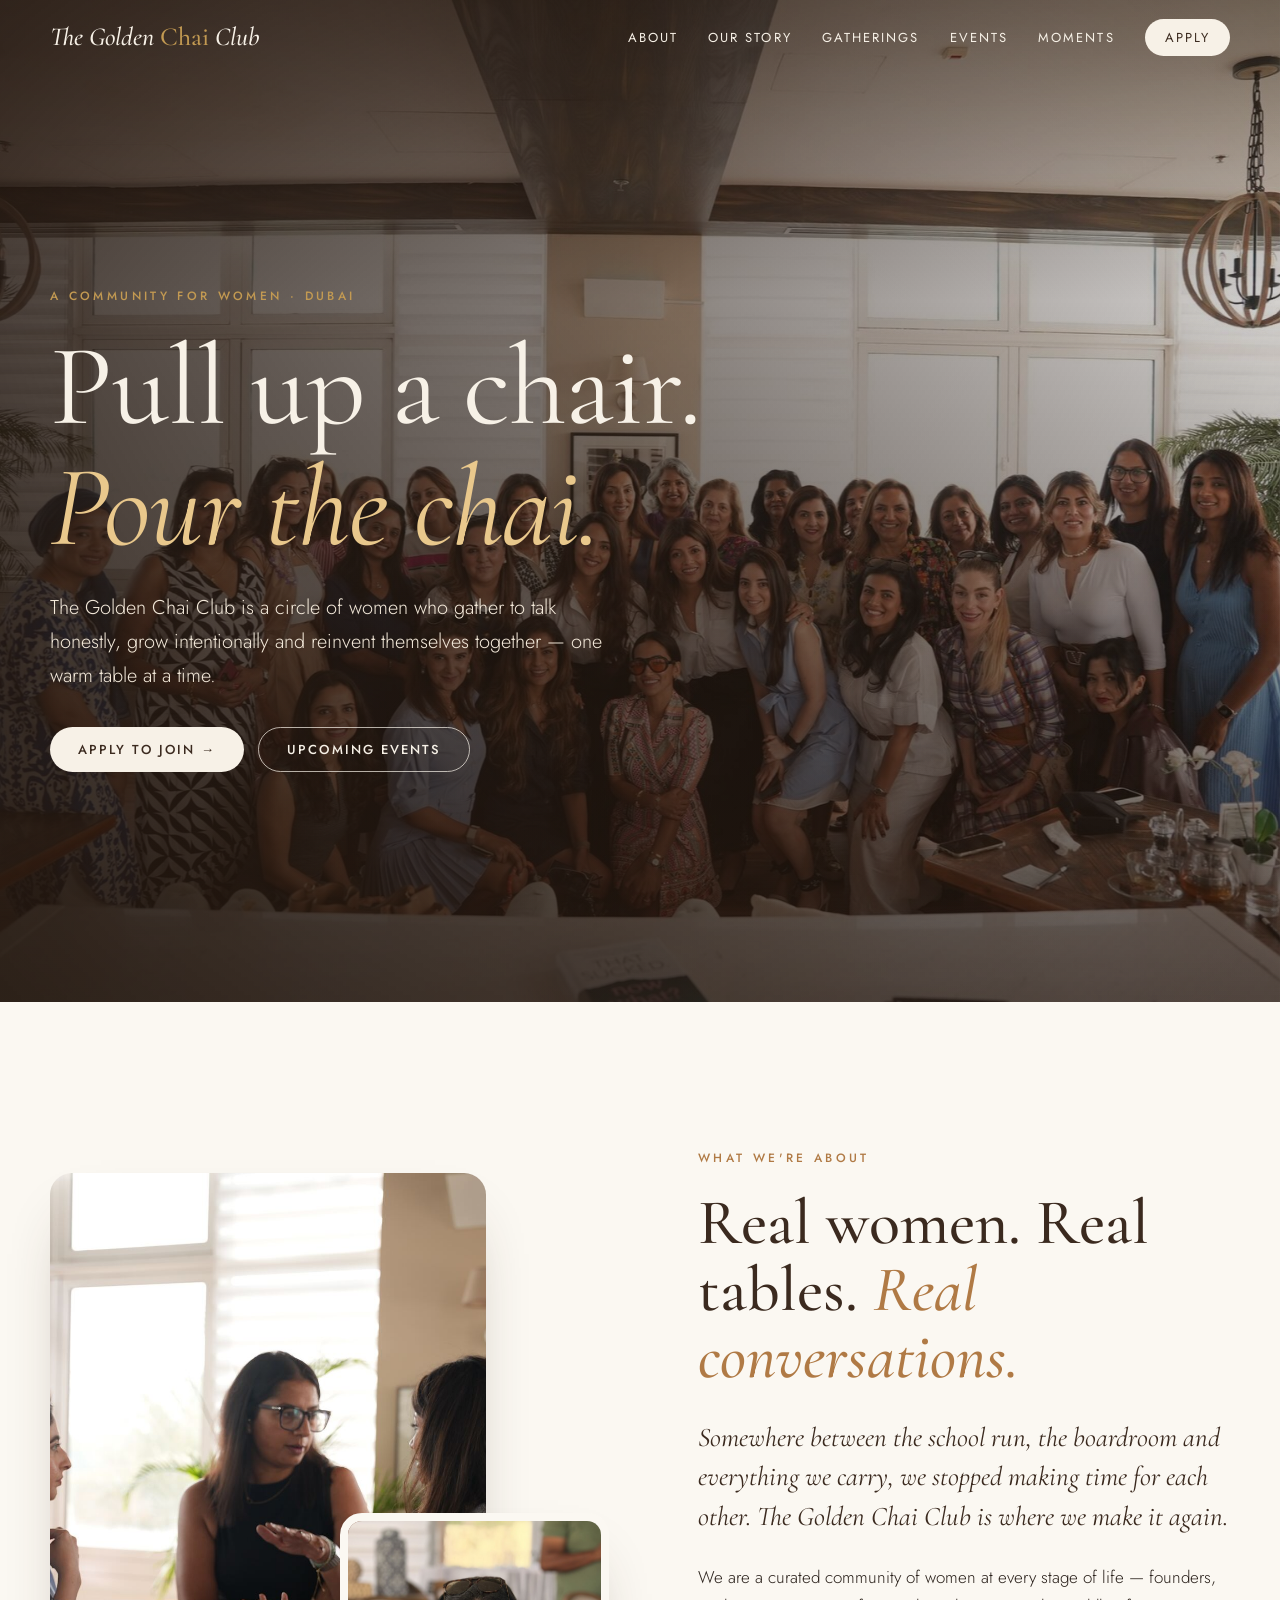
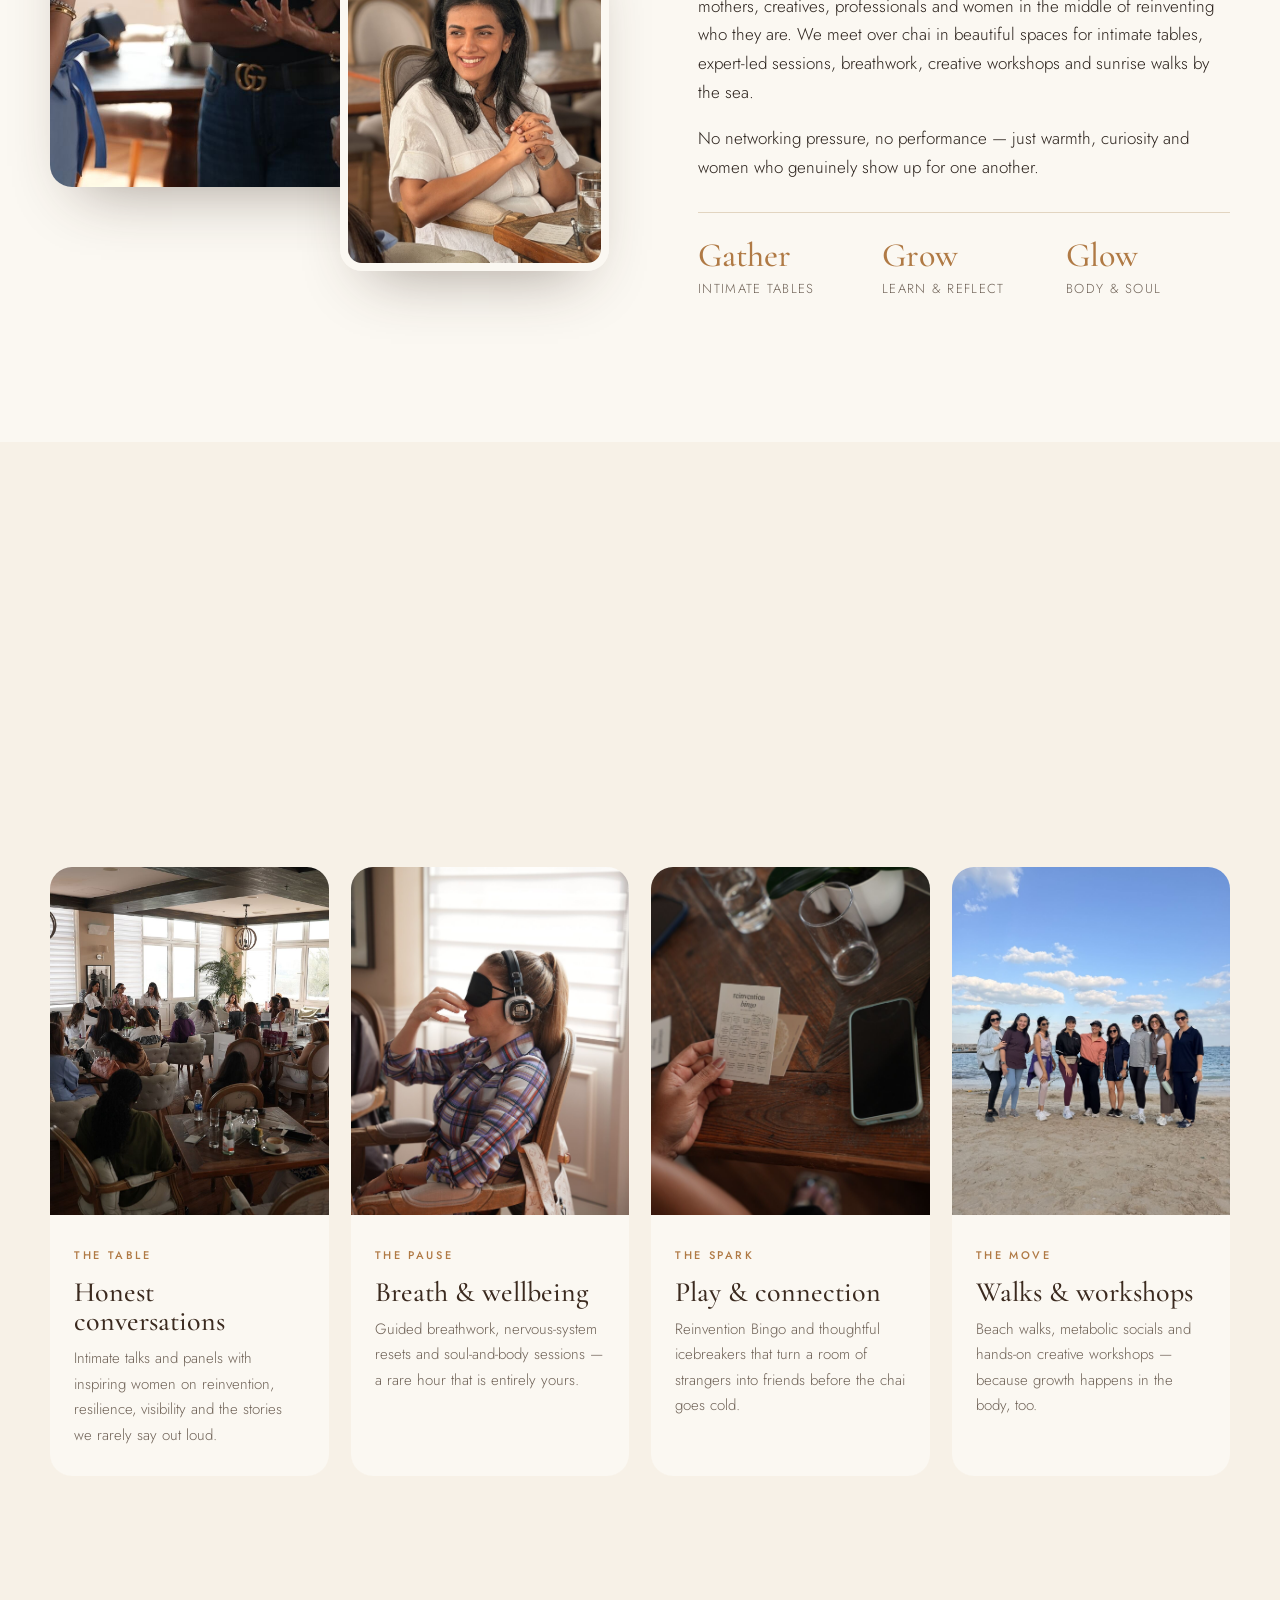
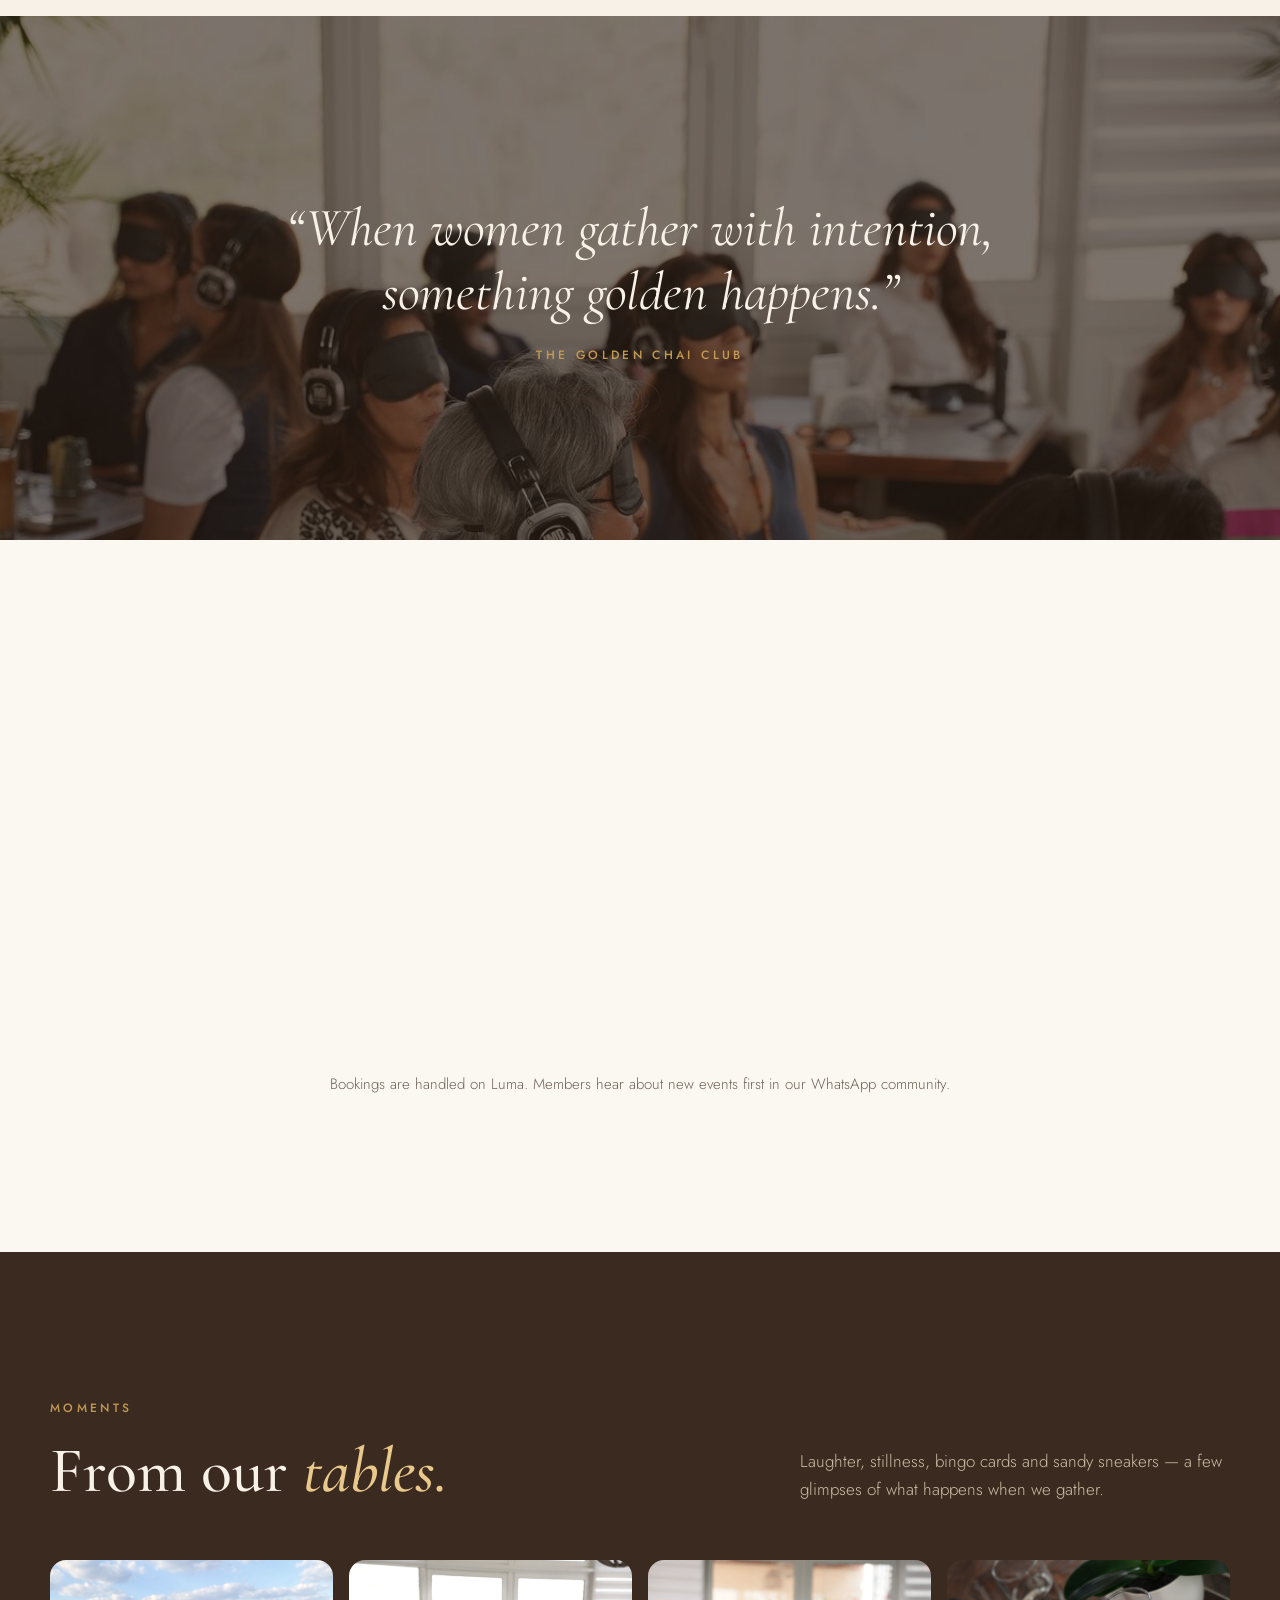
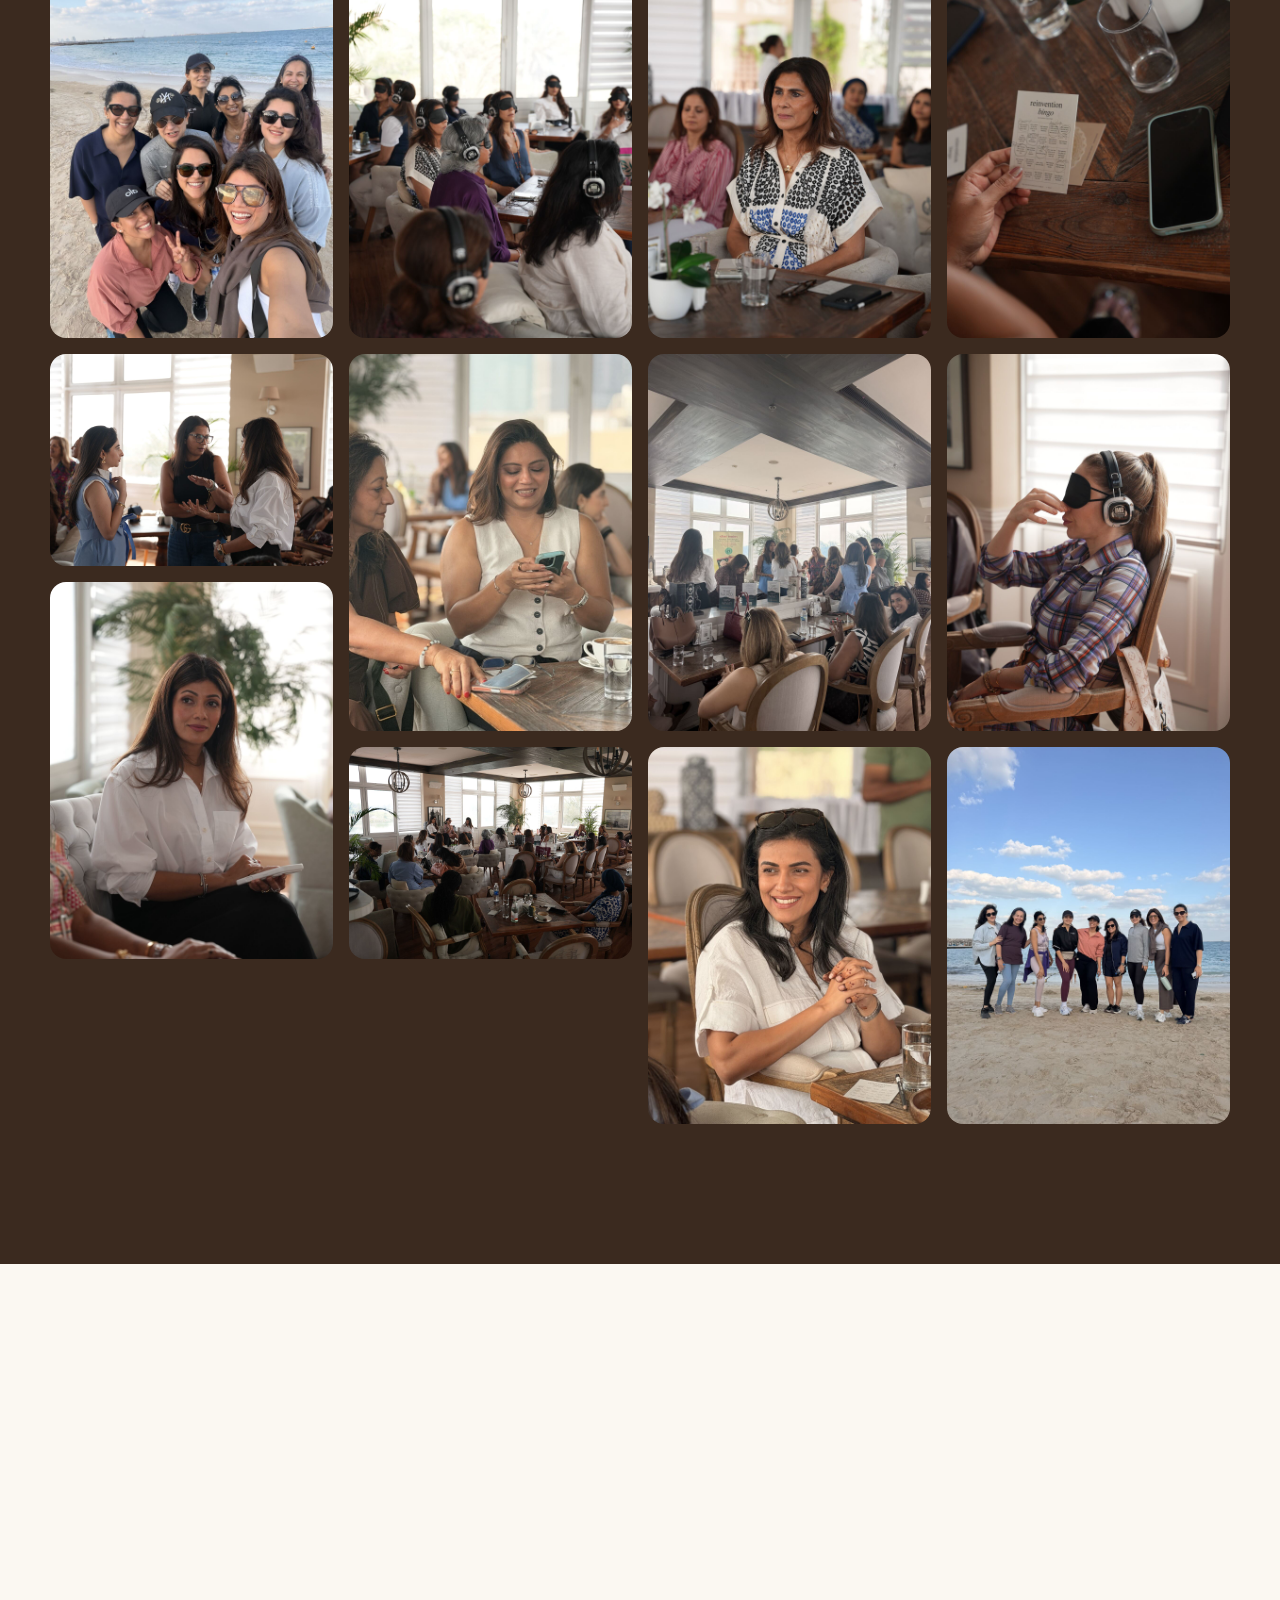
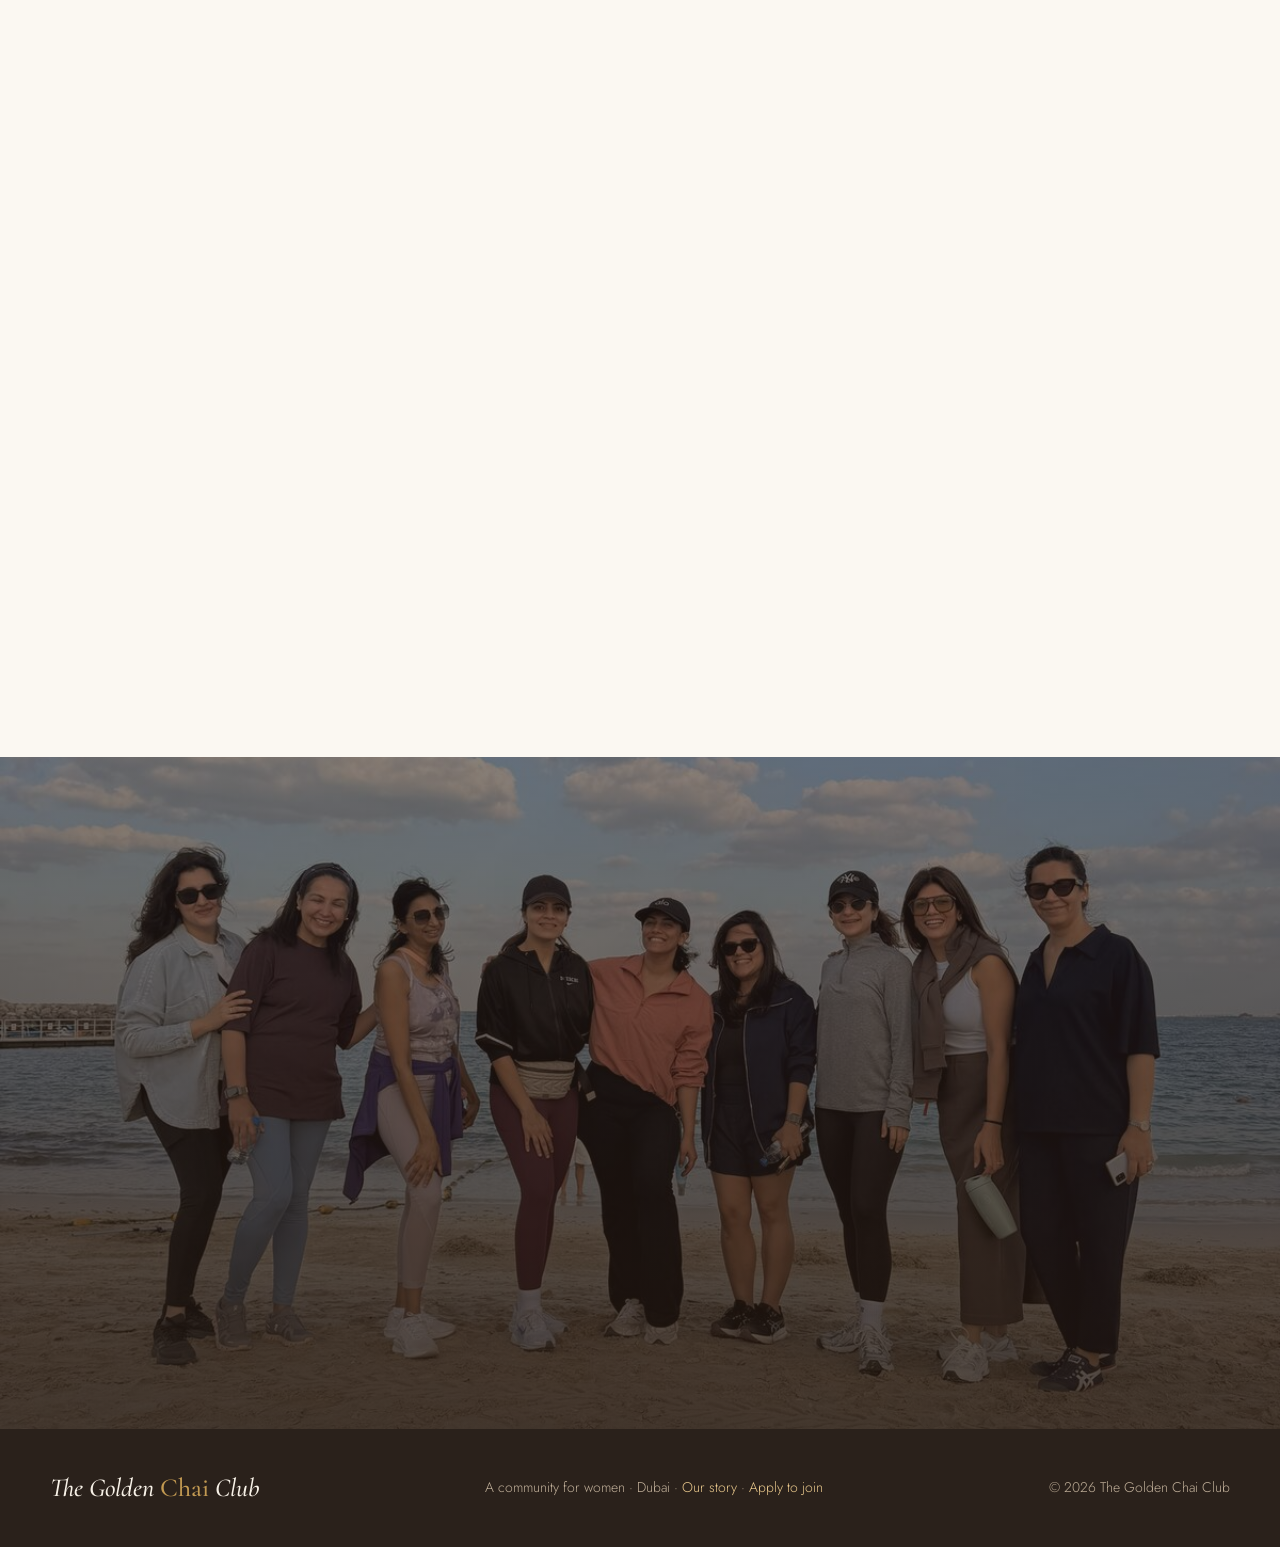
==== commit 9925d156: "Add founder story page to Golden Chai Club site Separate Our Story page with founder portrait and st" ====
--- a/golden-chai-club/index.html
+++ b/golden-chai-club/index.html
@@ -11,166 +11,7 @@
   <link rel="preconnect" href="https://fonts.googleapis.com">
   <link rel="preconnect" href="https://fonts.gstatic.com" crossorigin>
   <link href="https://fonts.googleapis.com/css2?family=Cormorant+Garamond:ital,wght@0,400;0,500;0,600;1,400;1,500&family=Jost:wght@300;400;500&display=swap" rel="stylesheet">
-  <style>
-    :root{
-      --cream:#f7f1e7; --paper:#fbf8f2; --sand:#ecdfcb; --chai:#b07a45; --gold:#c39a52;
-      --cocoa:#3b2a1f; --ink:#2a211b; --muted:#6f6257; --line:#e2d5c1;
-      --serif:'Cormorant Garamond',Georgia,'Times New Roman',serif;
-      --sans:'Jost','Helvetica Neue',Arial,sans-serif;
-      --radius:22px;
-    }
-    *{box-sizing:border-box}
-    html{scroll-behavior:smooth}
-    body{margin:0;background:var(--paper);color:var(--ink);font:300 17px/1.7 var(--sans);-webkit-font-smoothing:antialiased}
-    img{display:block;max-width:100%}
-    a{color:inherit}
-    .wrap{width:min(1180px,100% - 40px);margin-inline:auto}
-    .eyebrow{font:500 12px/1 var(--sans);letter-spacing:.28em;text-transform:uppercase;color:var(--chai)}
-    h1,h2,h3{font-family:var(--serif);font-weight:500;line-height:1.05;margin:0;color:var(--cocoa)}
-    h2{font-size:clamp(38px,5.4vw,64px)}
-    h2 em,h1 em{font-style:italic;color:var(--chai)}
-    p{margin:0 0 1em}
-    .btn{display:inline-flex;align-items:center;gap:.6em;padding:15px 28px;border-radius:999px;background:var(--cocoa);color:var(--cream);text-decoration:none;font:500 13px/1 var(--sans);letter-spacing:.16em;text-transform:uppercase;transition:transform .25s,background .25s}
-    .btn:hover{background:var(--chai);transform:translateY(-2px)}
-    .btn.ghost{background:transparent;color:var(--cocoa);border:1px solid var(--cocoa)}
-    .btn.ghost:hover{background:var(--cocoa);color:var(--cream)}
-    .btn.light{background:var(--cream);color:var(--cocoa)}
-    .btn.light:hover{background:var(--gold);color:var(--cocoa)}
-    :focus-visible{outline:2px solid var(--chai);outline-offset:4px}
-
-    /* nav */
-    header{position:fixed;inset:0 0 auto;z-index:20;transition:background .3s,box-shadow .3s}
-    header.scrolled{background:rgba(251,248,242,.92);backdrop-filter:blur(10px);box-shadow:0 1px 0 var(--line)}
-    nav{display:flex;align-items:center;justify-content:space-between;height:74px}
-    .logo{font:italic 500 26px/1 var(--serif);text-decoration:none;color:var(--cream);transition:color .3s}
-    .logo span{font-style:normal;color:var(--gold)}
-    header.scrolled .logo{color:var(--cocoa)}
-    .navlinks{display:flex;gap:30px;align-items:center}
-    .navlinks a{text-decoration:none;font:400 13px/1 var(--sans);letter-spacing:.16em;text-transform:uppercase;color:var(--cream)}
-    header.scrolled .navlinks a{color:var(--cocoa)}
-    .navlinks .btn{padding:12px 20px;background:var(--cream);color:var(--cocoa)!important}
-    header.scrolled .navlinks .btn{background:var(--cocoa);color:var(--cream)!important}
-    @media(max-width:820px){.navlinks a:not(.btn){display:none}}
-
-    /* hero */
-    .hero{position:relative;min-height:100svh;display:grid;align-items:end;color:var(--cream);overflow:hidden}
-    .hero img{position:absolute;inset:0;width:100%;height:100%;object-fit:cover;object-position:center 40%;transform:scale(1.04);animation:drift 18s ease-out forwards}
-    @keyframes drift{to{transform:scale(1)}}
-    .hero::after{content:"";position:absolute;inset:0;background:linear-gradient(90deg,rgba(36,24,16,.82) 0%,rgba(36,24,16,.55) 50%,rgba(36,24,16,.2) 100%),linear-gradient(180deg,rgba(36,24,16,.45) 0%,transparent 30%,rgba(36,24,16,.6) 100%)}
-    @media(max-width:700px){.hero::after{background:rgba(36,24,16,.68)}}
-    .hero .wrap{position:relative;z-index:1;padding:140px 0 90px}
-    .hero .eyebrow{color:var(--gold)}
-    .hero h1{color:var(--cream);font-size:clamp(54px,9vw,128px);font-weight:400;margin:18px 0 22px;letter-spacing:-.01em}
-    .hero h1 em{color:#e9c88c}
-    .hero p.lede{max-width:560px;font-size:clamp(17px,1.6vw,20px);color:#f3e9da;margin-bottom:34px}
-    .hero .actions{display:flex;gap:14px;flex-wrap:wrap}
-    .hero .btn.ghost{color:var(--cream);border-color:rgba(247,241,231,.7)}
-    .hero .btn.ghost:hover{background:var(--cream);color:var(--cocoa)}
-
-    section{padding:clamp(80px,11vw,140px) 0}
-
-    /* about */
-    .about{display:grid;grid-template-columns:1.05fr 1fr;gap:clamp(40px,7vw,100px);align-items:center}
-    .about .photos{position:relative;aspect-ratio:4/5}
-    .about .photos img{position:absolute;object-fit:cover;border-radius:var(--radius);box-shadow:0 30px 60px -30px rgba(59,42,31,.45)}
-    .about .photos .a{inset:0 22% 12% 0;width:78%;height:88%}
-    .about .photos .b{right:0;bottom:0;width:48%;aspect-ratio:3/4;height:auto;border:8px solid var(--paper)}
-    .about h2{margin:18px 0 28px}
-    .about .big{font:italic 400 clamp(22px,2.2vw,27px)/1.45 var(--serif);color:var(--cocoa)}
-    .sig{margin-top:30px;padding-top:26px;border-top:1px solid var(--line);display:grid;grid-template-columns:repeat(3,1fr);gap:20px}
-    .sig b{display:block;font:500 34px/1 var(--serif);color:var(--chai)}
-    .sig span{font-size:13px;letter-spacing:.1em;text-transform:uppercase;color:var(--muted)}
-    @media(max-width:880px){.about{grid-template-columns:1fr}.about .photos{max-width:520px}}
-
-    /* pillars */
-    .pillars{background:var(--cream)}
-    .head{display:flex;justify-content:space-between;align-items:end;gap:30px;flex-wrap:wrap;margin-bottom:56px}
-    .head p{max-width:430px;color:var(--muted);margin:0}
-    .grid4{display:grid;grid-template-columns:repeat(4,1fr);gap:22px}
-    .pillar{background:var(--paper);border-radius:var(--radius);overflow:hidden;display:flex;flex-direction:column;transition:transform .35s}
-    .pillar:hover{transform:translateY(-6px)}
-    .pillar img{aspect-ratio:4/5;object-fit:cover;width:100%}
-    .pillar div{padding:24px 24px 28px}
-    .pillar small{font:500 11px/1 var(--sans);letter-spacing:.24em;color:var(--chai)}
-    .pillar h3{font-size:28px;margin:10px 0 10px}
-    .pillar p{font-size:15px;color:var(--muted);margin:0}
-    @media(max-width:1000px){.grid4{grid-template-columns:repeat(2,1fr)}}
-    @media(max-width:560px){.grid4{grid-template-columns:1fr}}
-
-    /* quote band */
-    .band{position:relative;padding:clamp(110px,14vw,180px) 0;color:var(--cream);text-align:center;overflow:hidden}
-    .band img{position:absolute;inset:0;width:100%;height:100%;object-fit:cover;object-position:center 30%}
-    .band::after{content:"";position:absolute;inset:0;background:rgba(42,28,18,.62)}
-    .band .wrap{position:relative;z-index:1;max-width:900px}
-    .band blockquote{margin:0;font:italic 400 clamp(30px,4.4vw,54px)/1.2 var(--serif)}
-    .band cite{display:block;margin-top:24px;font:500 12px/1 var(--sans);letter-spacing:.28em;text-transform:uppercase;font-style:normal;color:var(--gold)}
-
-    /* events */
-    .events-list{display:grid;gap:18px}
-    .event{display:grid;grid-template-columns:150px 1fr auto;gap:clamp(20px,4vw,48px);align-items:center;padding:30px clamp(22px,3vw,40px);background:var(--cream);border-radius:var(--radius);border:1px solid transparent;transition:border-color .3s,transform .3s,background .3s}
-    .event:hover{border-color:var(--gold);background:#f4ead9;transform:translateX(4px)}
-    .date{text-align:center;border-right:1px solid var(--line);padding-right:clamp(16px,3vw,40px)}
-    .date b{display:block;font:500 64px/.9 var(--serif);color:var(--cocoa)}
-    .date span{font:500 12px/1 var(--sans);letter-spacing:.26em;text-transform:uppercase;color:var(--chai)}
-    .date i{display:block;font:400 12px/1 var(--sans);font-style:normal;color:var(--muted);margin-top:8px;letter-spacing:.1em}
-    .event h3{font-size:clamp(26px,2.8vw,34px);margin-bottom:8px}
-    .event p{color:var(--muted);margin:0;font-size:15.5px;max-width:560px}
-    .tag{display:inline-block;margin-bottom:10px;padding:5px 12px;border-radius:999px;background:var(--paper);font:500 11px/1 var(--sans);letter-spacing:.18em;text-transform:uppercase;color:var(--chai)}
-    .event.soon .tag{background:var(--cocoa);color:var(--cream)}
-    .note{margin-top:28px;text-align:center;color:var(--muted);font-size:15px}
-    .none{display:none;text-align:center;padding:50px;background:var(--cream);border-radius:var(--radius)}
-    @media(max-width:760px){
-      .event{grid-template-columns:1fr;text-align:left}
-      .date{text-align:left;border-right:0;border-bottom:1px solid var(--line);padding:0 0 16px;display:flex;align-items:baseline;gap:12px}
-      .date b{font-size:48px}.date i{margin:0}
-      .event .btn{justify-self:start}
-    }
-
-    /* gallery */
-    .gallery{background:var(--cocoa);color:var(--cream)}
-    .gallery h2{color:var(--cream)}
-    .gallery .head p{color:#cdbca6}
-    .masonry{columns:4 240px;column-gap:16px}
-    .masonry figure{margin:0 0 16px;break-inside:avoid;border-radius:16px;overflow:hidden;cursor:zoom-in}
-    .masonry img{width:100%;transition:transform .6s,filter .6s;filter:saturate(.92)}
-    .masonry figure:hover img{transform:scale(1.04);filter:saturate(1.05)}
-    dialog{border:0;padding:0;background:transparent;max-width:92vw;max-height:92vh}
-    dialog::backdrop{background:rgba(20,14,10,.9)}
-    dialog img{max-width:92vw;max-height:88vh;border-radius:12px}
-    dialog button{position:fixed;top:18px;right:22px;background:none;border:0;color:#fff;font-size:38px;cursor:pointer;line-height:1}
-
-    /* join */
-    .steps{display:grid;grid-template-columns:repeat(3,1fr);gap:22px;margin:56px 0 54px;counter-reset:s}
-    .step{padding:36px 30px;border:1px solid var(--line);border-radius:var(--radius);background:var(--paper);position:relative}
-    .step::before{counter-increment:s;content:"0" counter(s);font:italic 500 46px/1 var(--serif);color:var(--gold);display:block;margin-bottom:18px}
-    .step h3{font-size:28px;margin-bottom:10px}
-    .step p{color:var(--muted);font-size:15.5px;margin:0}
-    @media(max-width:820px){.steps{grid-template-columns:1fr}}
-    .join{text-align:center}
-    .join .head{justify-content:center;text-align:center;flex-direction:column;align-items:center;margin-bottom:0}
-    .join .head p{margin-top:18px}
-    .who{display:flex;flex-wrap:wrap;justify-content:center;gap:10px;max-width:820px;margin:0 auto 46px}
-    .who span{padding:9px 18px;border:1px solid var(--line);border-radius:999px;font-size:14px;color:var(--cocoa);background:var(--cream)}
-
-    /* cta */
-    .cta{position:relative;color:var(--cream);overflow:hidden;text-align:center}
-    .cta img{position:absolute;inset:0;width:100%;height:100%;object-fit:cover;object-position:center 60%}
-    .cta::after{content:"";position:absolute;inset:0;background:linear-gradient(180deg,rgba(36,24,16,.55),rgba(36,24,16,.78))}
-    .cta .wrap{position:relative;z-index:1}
-    .cta h2{color:var(--cream);font-size:clamp(44px,7vw,92px);margin:16px 0 22px}
-    .cta h2 em{color:#e9c88c}
-    .cta p{max-width:520px;margin:0 auto 34px;color:#f3e9da}
-    .cta .eyebrow{color:var(--gold)}
-
-    footer{background:var(--ink);color:#bfae98;padding:46px 0;font-size:14px}
-    footer .wrap{display:flex;justify-content:space-between;gap:20px;flex-wrap:wrap;align-items:center}
-    footer .logo{color:var(--cream)}
-    footer a{color:#e9c88c;text-decoration:none}
-
-    .reveal{opacity:0;transform:translateY(26px);transition:opacity .9s ease,transform .9s ease}
-    .reveal.in{opacity:1;transform:none}
-    @media(prefers-reduced-motion:reduce){*{animation:none!important;transition:none!important}.reveal{opacity:1;transform:none}html{scroll-behavior:auto}}
-  </style>
+  <link rel="stylesheet" href="style.css">
 </head>
 <body>
 
@@ -179,6 +20,7 @@
     <a class="logo" href="#">The Golden <span>Chai</span> Club</a>
     <div class="navlinks">
       <a href="#about">About</a>
+      <a href="story.html">Our Story</a>
       <a href="#gatherings">Gatherings</a>
       <a href="#events">Events</a>
       <a href="#moments">Moments</a>
@@ -383,7 +225,7 @@
 <footer>
   <div class="wrap">
     <a class="logo" href="#">The Golden <span>Chai</span> Club</a>
-    <div>A community for women · Dubai · <a href="https://form.jotform.com/263192337664059" target="_blank" rel="noopener">Apply to join</a></div>
+    <div>A community for women · Dubai · <a href="story.html">Our story</a> · <a href="https://form.jotform.com/263192337664059" target="_blank" rel="noopener">Apply to join</a></div>
     <div>© <span id="yr">2026</span> The Golden Chai Club</div>
   </div>
 </footer>
--- a/golden-chai-club/style.css
+++ b/golden-chai-club/style.css
@@ -0,0 +1,158 @@
+:root{
+  --cream:#f7f1e7; --paper:#fbf8f2; --sand:#ecdfcb; --chai:#b07a45; --gold:#c39a52;
+  --cocoa:#3b2a1f; --ink:#2a211b; --muted:#6f6257; --line:#e2d5c1;
+  --serif:'Cormorant Garamond',Georgia,'Times New Roman',serif;
+  --sans:'Jost','Helvetica Neue',Arial,sans-serif;
+  --radius:22px;
+}
+*{box-sizing:border-box}
+html{scroll-behavior:smooth}
+body{margin:0;background:var(--paper);color:var(--ink);font:300 17px/1.7 var(--sans);-webkit-font-smoothing:antialiased}
+img{display:block;max-width:100%}
+a{color:inherit}
+.wrap{width:min(1180px,100% - 40px);margin-inline:auto}
+.eyebrow{font:500 12px/1 var(--sans);letter-spacing:.28em;text-transform:uppercase;color:var(--chai)}
+h1,h2,h3{font-family:var(--serif);font-weight:500;line-height:1.05;margin:0;color:var(--cocoa)}
+h2{font-size:clamp(38px,5.4vw,64px)}
+h2 em,h1 em{font-style:italic;color:var(--chai)}
+p{margin:0 0 1em}
+.btn{display:inline-flex;align-items:center;gap:.6em;padding:15px 28px;border-radius:999px;background:var(--cocoa);color:var(--cream);text-decoration:none;font:500 13px/1 var(--sans);letter-spacing:.16em;text-transform:uppercase;transition:transform .25s,background .25s}
+.btn:hover{background:var(--chai);transform:translateY(-2px)}
+.btn.ghost{background:transparent;color:var(--cocoa);border:1px solid var(--cocoa)}
+.btn.ghost:hover{background:var(--cocoa);color:var(--cream)}
+.btn.light{background:var(--cream);color:var(--cocoa)}
+.btn.light:hover{background:var(--gold);color:var(--cocoa)}
+:focus-visible{outline:2px solid var(--chai);outline-offset:4px}
+
+/* nav */
+header{position:fixed;inset:0 0 auto;z-index:20;transition:background .3s,box-shadow .3s}
+header.scrolled{background:rgba(251,248,242,.92);backdrop-filter:blur(10px);box-shadow:0 1px 0 var(--line)}
+nav{display:flex;align-items:center;justify-content:space-between;height:74px}
+.logo{font:italic 500 26px/1 var(--serif);text-decoration:none;color:var(--cream);transition:color .3s}
+.logo span{font-style:normal;color:var(--gold)}
+header.scrolled .logo{color:var(--cocoa)}
+.navlinks{display:flex;gap:30px;align-items:center}
+.navlinks a{text-decoration:none;font:400 13px/1 var(--sans);letter-spacing:.16em;text-transform:uppercase;color:var(--cream)}
+header.scrolled .navlinks a{color:var(--cocoa)}
+.navlinks .btn{padding:12px 20px;background:var(--cream);color:var(--cocoa)!important}
+header.scrolled .navlinks .btn{background:var(--cocoa);color:var(--cream)!important}
+@media(max-width:820px){.navlinks a:not(.btn){display:none}}
+
+/* hero */
+.hero{position:relative;min-height:100svh;display:grid;align-items:end;color:var(--cream);overflow:hidden}
+.hero img{position:absolute;inset:0;width:100%;height:100%;object-fit:cover;object-position:center 40%;transform:scale(1.04);animation:drift 18s ease-out forwards}
+@keyframes drift{to{transform:scale(1)}}
+.hero::after{content:"";position:absolute;inset:0;background:linear-gradient(90deg,rgba(36,24,16,.82) 0%,rgba(36,24,16,.55) 50%,rgba(36,24,16,.2) 100%),linear-gradient(180deg,rgba(36,24,16,.45) 0%,transparent 30%,rgba(36,24,16,.6) 100%)}
+@media(max-width:700px){.hero::after{background:rgba(36,24,16,.68)}}
+.hero .wrap{position:relative;z-index:1;padding:140px 0 90px}
+.hero .eyebrow{color:var(--gold)}
+.hero h1{color:var(--cream);font-size:clamp(54px,9vw,128px);font-weight:400;margin:18px 0 22px;letter-spacing:-.01em}
+.hero h1 em{color:#e9c88c}
+.hero p.lede{max-width:560px;font-size:clamp(17px,1.6vw,20px);color:#f3e9da;margin-bottom:34px}
+.hero .actions{display:flex;gap:14px;flex-wrap:wrap}
+.hero .btn.ghost{color:var(--cream);border-color:rgba(247,241,231,.7)}
+.hero .btn.ghost:hover{background:var(--cream);color:var(--cocoa)}
+
+section{padding:clamp(80px,11vw,140px) 0}
+
+/* about */
+.about{display:grid;grid-template-columns:1.05fr 1fr;gap:clamp(40px,7vw,100px);align-items:center}
+.about .photos{position:relative;aspect-ratio:4/5}
+.about .photos img{position:absolute;object-fit:cover;border-radius:var(--radius);box-shadow:0 30px 60px -30px rgba(59,42,31,.45)}
+.about .photos .a{inset:0 22% 12% 0;width:78%;height:88%}
+.about .photos .b{right:0;bottom:0;width:48%;aspect-ratio:3/4;height:auto;border:8px solid var(--paper)}
+.about h2{margin:18px 0 28px}
+.about .big{font:italic 400 clamp(22px,2.2vw,27px)/1.45 var(--serif);color:var(--cocoa)}
+.sig{margin-top:30px;padding-top:26px;border-top:1px solid var(--line);display:grid;grid-template-columns:repeat(3,1fr);gap:20px}
+.sig b{display:block;font:500 34px/1 var(--serif);color:var(--chai)}
+.sig span{font-size:13px;letter-spacing:.1em;text-transform:uppercase;color:var(--muted)}
+@media(max-width:880px){.about{grid-template-columns:1fr}.about .photos{max-width:520px}}
+
+/* pillars */
+.pillars{background:var(--cream)}
+.head{display:flex;justify-content:space-between;align-items:end;gap:30px;flex-wrap:wrap;margin-bottom:56px}
+.head p{max-width:430px;color:var(--muted);margin:0}
+.grid4{display:grid;grid-template-columns:repeat(4,1fr);gap:22px}
+.pillar{background:var(--paper);border-radius:var(--radius);overflow:hidden;display:flex;flex-direction:column;transition:transform .35s}
+.pillar:hover{transform:translateY(-6px)}
+.pillar img{aspect-ratio:4/5;object-fit:cover;width:100%}
+.pillar div{padding:24px 24px 28px}
+.pillar small{font:500 11px/1 var(--sans);letter-spacing:.24em;color:var(--chai)}
+.pillar h3{font-size:28px;margin:10px 0 10px}
+.pillar p{font-size:15px;color:var(--muted);margin:0}
+@media(max-width:1000px){.grid4{grid-template-columns:repeat(2,1fr)}}
+@media(max-width:560px){.grid4{grid-template-columns:1fr}}
+
+/* quote band */
+.band{position:relative;padding:clamp(110px,14vw,180px) 0;color:var(--cream);text-align:center;overflow:hidden}
+.band img{position:absolute;inset:0;width:100%;height:100%;object-fit:cover;object-position:center 30%}
+.band::after{content:"";position:absolute;inset:0;background:rgba(42,28,18,.62)}
+.band .wrap{position:relative;z-index:1;max-width:900px}
+.band blockquote{margin:0;font:italic 400 clamp(30px,4.4vw,54px)/1.2 var(--serif)}
+.band cite{display:block;margin-top:24px;font:500 12px/1 var(--sans);letter-spacing:.28em;text-transform:uppercase;font-style:normal;color:var(--gold)}
+
+/* events */
+.events-list{display:grid;gap:18px}
+.event{display:grid;grid-template-columns:150px 1fr auto;gap:clamp(20px,4vw,48px);align-items:center;padding:30px clamp(22px,3vw,40px);background:var(--cream);border-radius:var(--radius);border:1px solid transparent;transition:border-color .3s,transform .3s,background .3s}
+.event:hover{border-color:var(--gold);background:#f4ead9;transform:translateX(4px)}
+.date{text-align:center;border-right:1px solid var(--line);padding-right:clamp(16px,3vw,40px)}
+.date b{display:block;font:500 64px/.9 var(--serif);color:var(--cocoa)}
+.date span{font:500 12px/1 var(--sans);letter-spacing:.26em;text-transform:uppercase;color:var(--chai)}
+.date i{display:block;font:400 12px/1 var(--sans);font-style:normal;color:var(--muted);margin-top:8px;letter-spacing:.1em}
+.event h3{font-size:clamp(26px,2.8vw,34px);margin-bottom:8px}
+.event p{color:var(--muted);margin:0;font-size:15.5px;max-width:560px}
+.tag{display:inline-block;margin-bottom:10px;padding:5px 12px;border-radius:999px;background:var(--paper);font:500 11px/1 var(--sans);letter-spacing:.18em;text-transform:uppercase;color:var(--chai)}
+.event.soon .tag{background:var(--cocoa);color:var(--cream)}
+.note{margin-top:28px;text-align:center;color:var(--muted);font-size:15px}
+.none{display:none;text-align:center;padding:50px;background:var(--cream);border-radius:var(--radius)}
+@media(max-width:760px){
+  .event{grid-template-columns:1fr;text-align:left}
+  .date{text-align:left;border-right:0;border-bottom:1px solid var(--line);padding:0 0 16px;display:flex;align-items:baseline;gap:12px}
+  .date b{font-size:48px}.date i{margin:0}
+  .event .btn{justify-self:start}
+}
+
+/* gallery */
+.gallery{background:var(--cocoa);color:var(--cream)}
+.gallery h2{color:var(--cream)}
+.gallery .head p{color:#cdbca6}
+.masonry{columns:4 240px;column-gap:16px}
+.masonry figure{margin:0 0 16px;break-inside:avoid;border-radius:16px;overflow:hidden;cursor:zoom-in}
+.masonry img{width:100%;transition:transform .6s,filter .6s;filter:saturate(.92)}
+.masonry figure:hover img{transform:scale(1.04);filter:saturate(1.05)}
+dialog{border:0;padding:0;background:transparent;max-width:92vw;max-height:92vh}
+dialog::backdrop{background:rgba(20,14,10,.9)}
+dialog img{max-width:92vw;max-height:88vh;border-radius:12px}
+dialog button{position:fixed;top:18px;right:22px;background:none;border:0;color:#fff;font-size:38px;cursor:pointer;line-height:1}
+
+/* join */
+.steps{display:grid;grid-template-columns:repeat(3,1fr);gap:22px;margin:56px 0 54px;counter-reset:s}
+.step{padding:36px 30px;border:1px solid var(--line);border-radius:var(--radius);background:var(--paper);position:relative}
+.step::before{counter-increment:s;content:"0" counter(s);font:italic 500 46px/1 var(--serif);color:var(--gold);display:block;margin-bottom:18px}
+.step h3{font-size:28px;margin-bottom:10px}
+.step p{color:var(--muted);font-size:15.5px;margin:0}
+@media(max-width:820px){.steps{grid-template-columns:1fr}}
+.join{text-align:center}
+.join .head{justify-content:center;text-align:center;flex-direction:column;align-items:center;margin-bottom:0}
+.join .head p{margin-top:18px}
+.who{display:flex;flex-wrap:wrap;justify-content:center;gap:10px;max-width:820px;margin:0 auto 46px}
+.who span{padding:9px 18px;border:1px solid var(--line);border-radius:999px;font-size:14px;color:var(--cocoa);background:var(--cream)}
+
+/* cta */
+.cta{position:relative;color:var(--cream);overflow:hidden;text-align:center}
+.cta img{position:absolute;inset:0;width:100%;height:100%;object-fit:cover;object-position:center 60%}
+.cta::after{content:"";position:absolute;inset:0;background:linear-gradient(180deg,rgba(36,24,16,.55),rgba(36,24,16,.78))}
+.cta .wrap{position:relative;z-index:1}
+.cta h2{color:var(--cream);font-size:clamp(44px,7vw,92px);margin:16px 0 22px}
+.cta h2 em{color:#e9c88c}
+.cta p{max-width:520px;margin:0 auto 34px;color:#f3e9da}
+.cta .eyebrow{color:var(--gold)}
+
+footer{background:var(--ink);color:#bfae98;padding:46px 0;font-size:14px}
+footer .wrap{display:flex;justify-content:space-between;gap:20px;flex-wrap:wrap;align-items:center}
+footer .logo{color:var(--cream)}
+footer a{color:#e9c88c;text-decoration:none}
+
+.reveal{opacity:0;transform:translateY(26px);transition:opacity .9s ease,transform .9s ease}
+.reveal.in{opacity:1;transform:none}
+@media(prefers-reduced-motion:reduce){*{animation:none!important;transition:none!important}.reveal{opacity:1;transform:none}html{scroll-behavior:auto}}
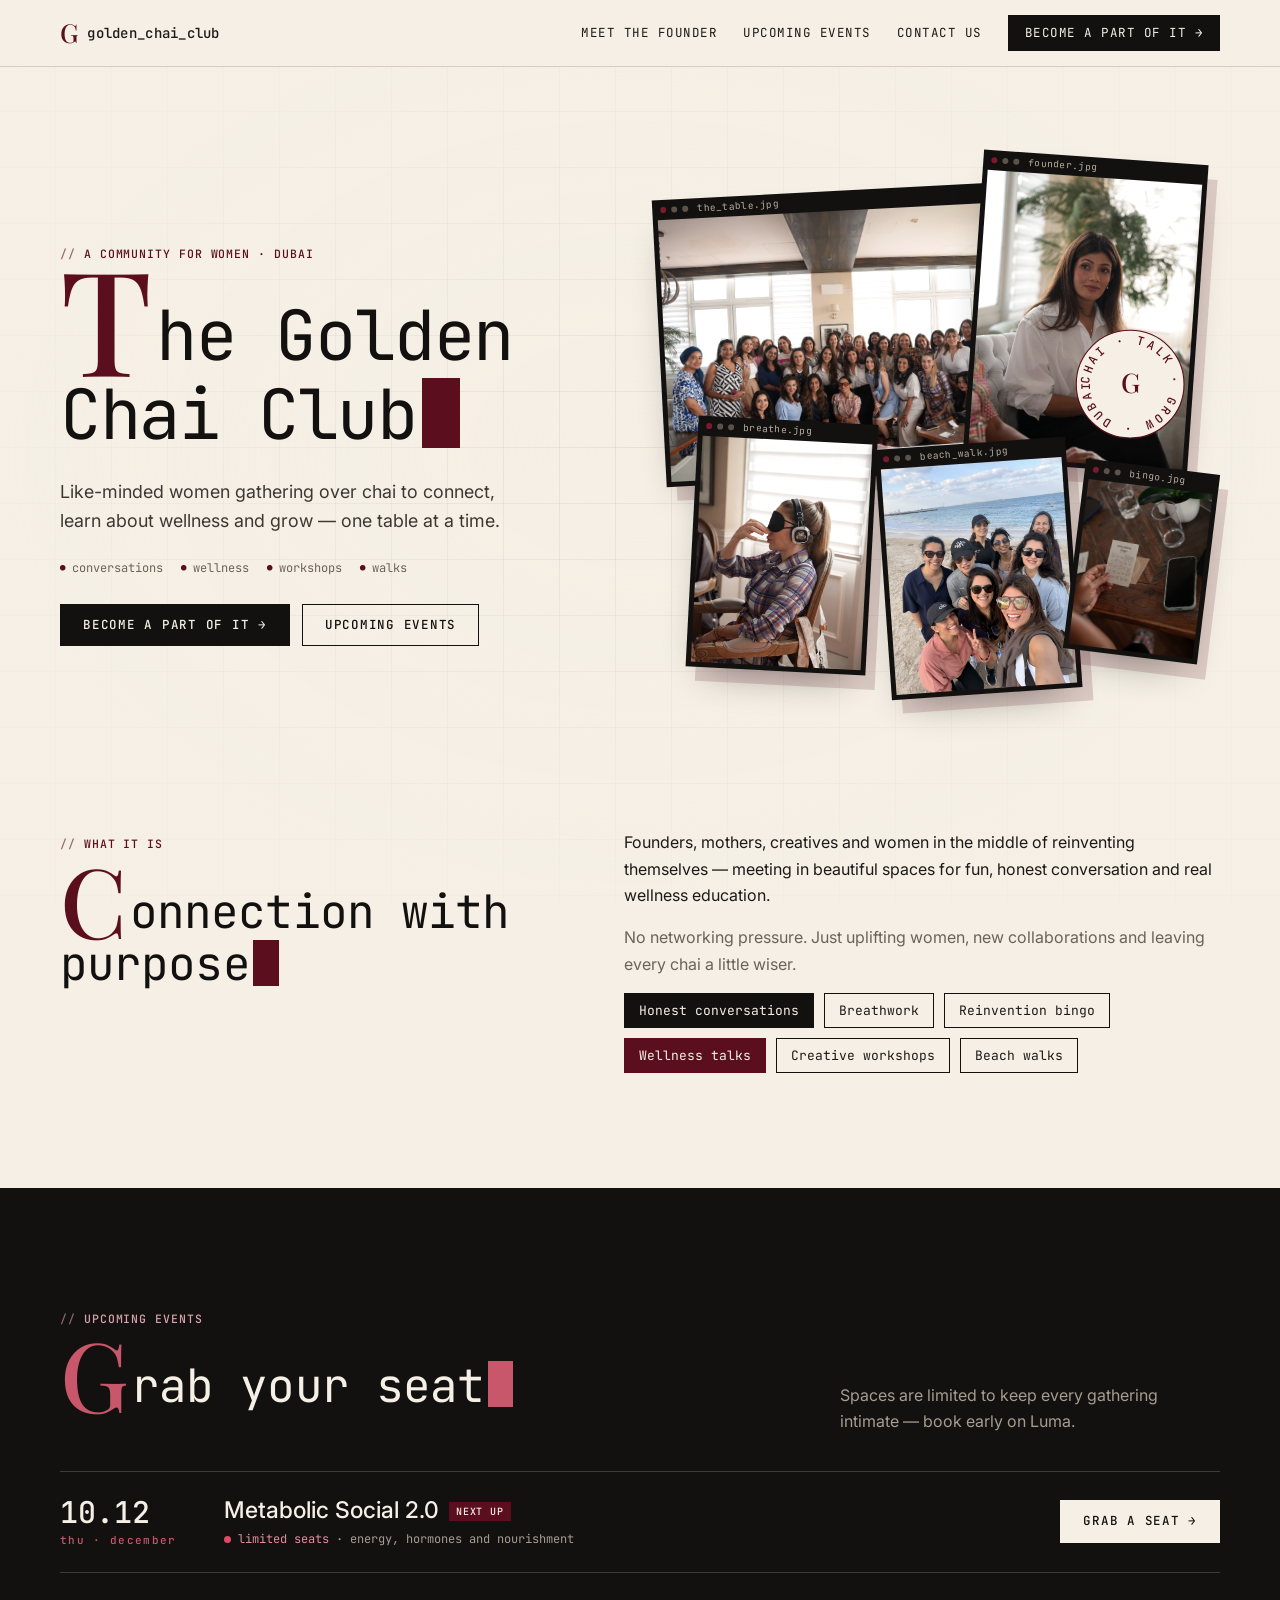
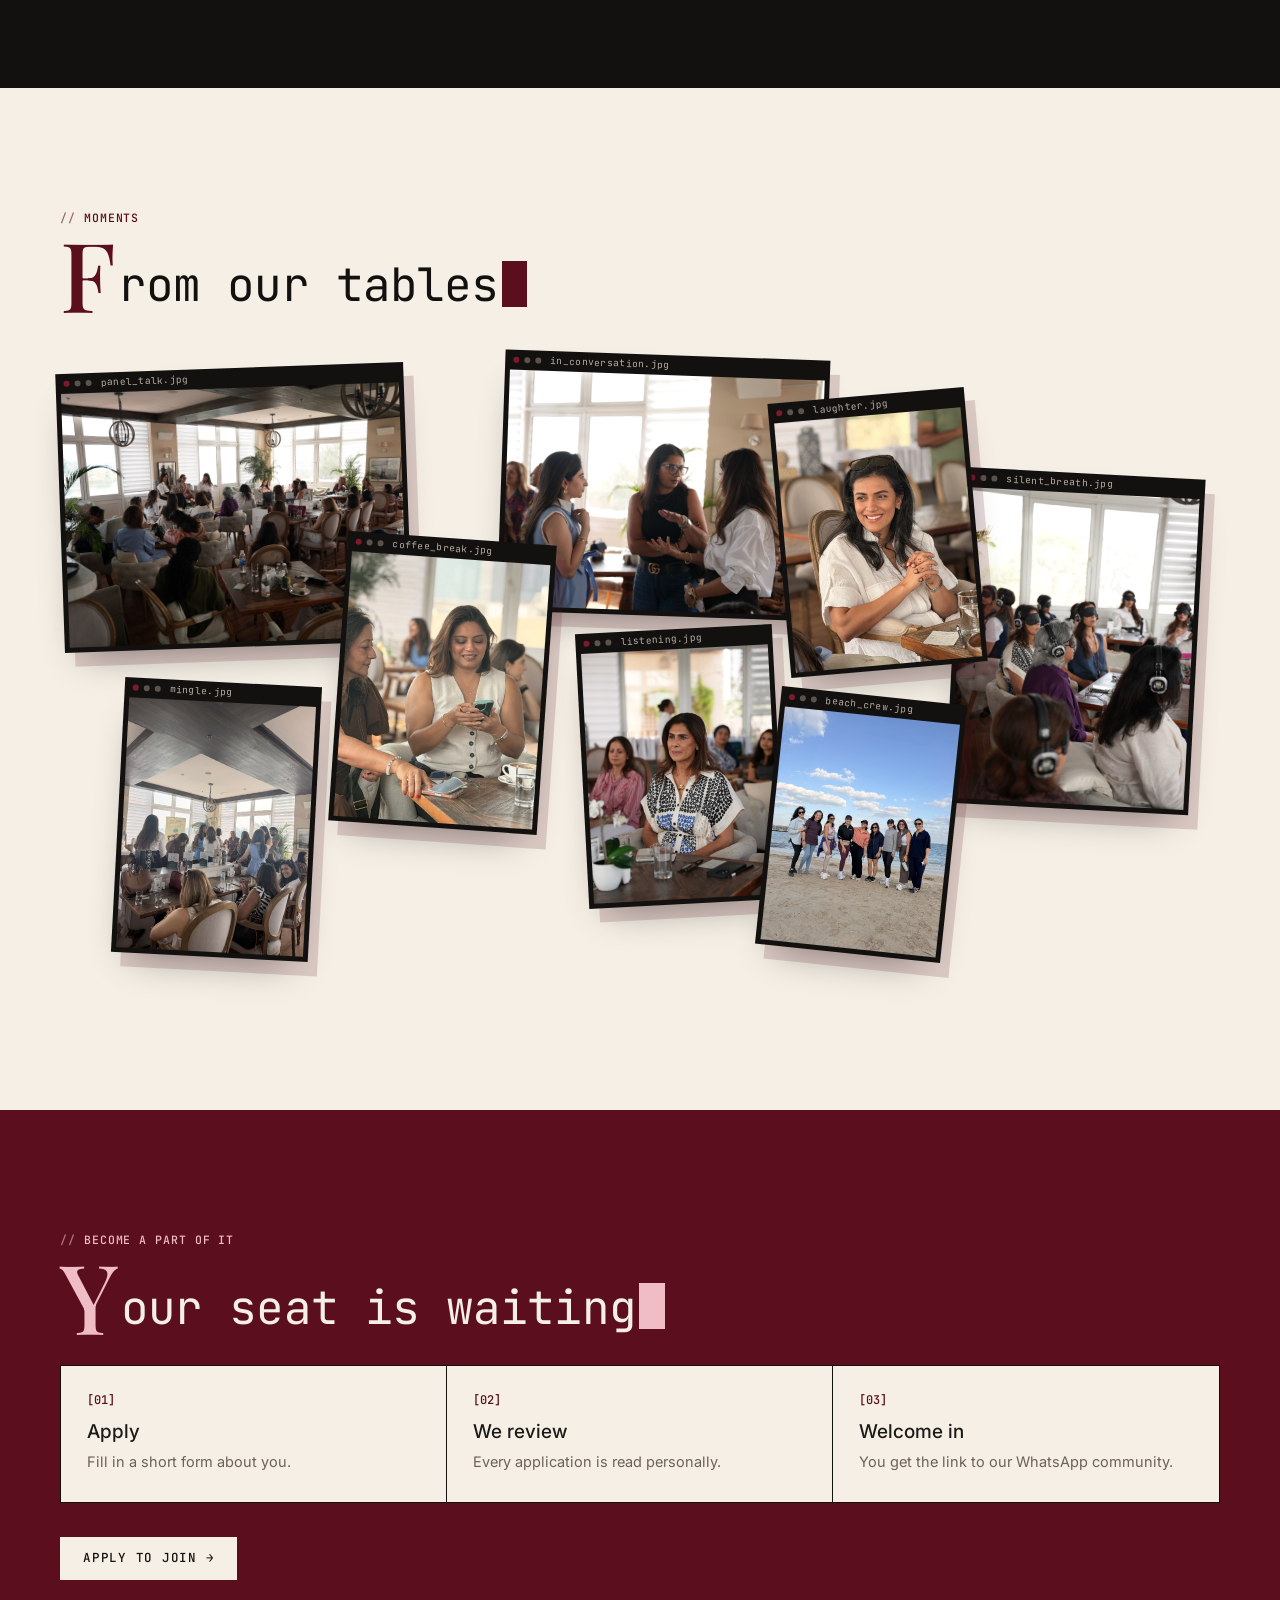
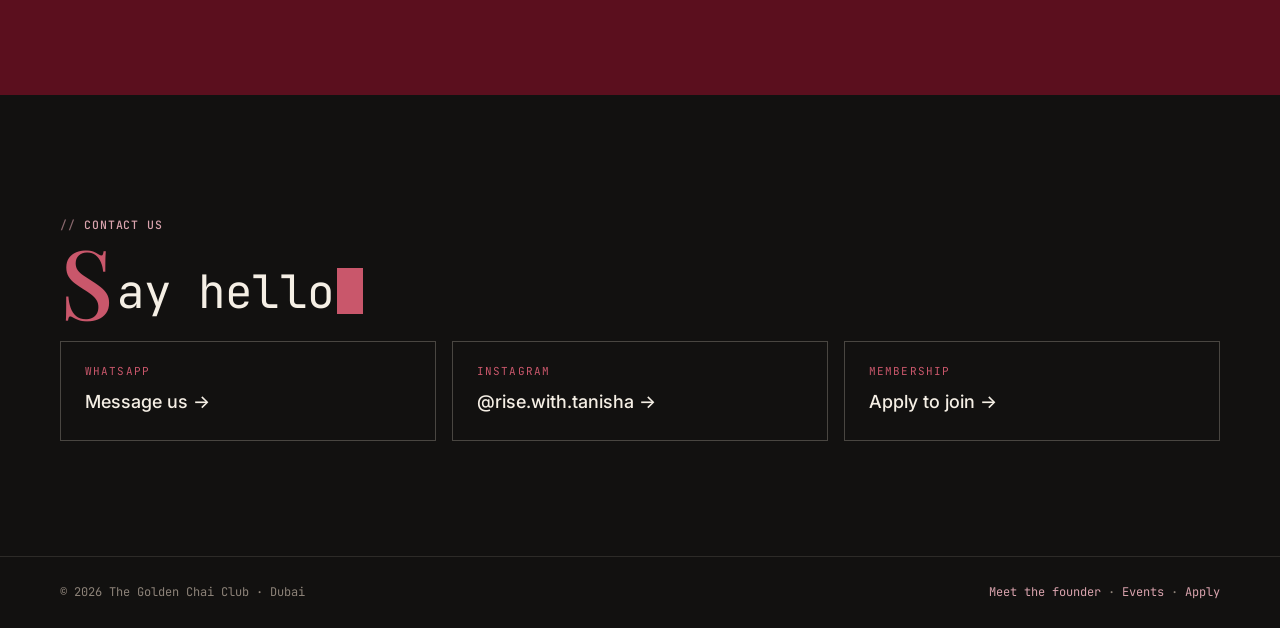
==== commit fd3a5986: "Redesign Golden Chai Club site: digital beige/black/burgundy look New nav tabs (Become a part of it," ====
--- a/golden-chai-club/index.html
+++ b/golden-chai-club/index.html
@@ -3,269 +3,145 @@
 <head>
   <meta charset="utf-8">
   <meta name="viewport" content="width=device-width,initial-scale=1">
-  <title>The Golden Chai Club — a community for women who are growing, gathering &amp; reinventing</title>
-  <meta name="description" content="The Golden Chai Club is a community for women in Dubai: intimate tables, honest conversation, breathwork, beach walks and workshops. Apply to join and grab a seat at our upcoming events.">
-  <meta property="og:title" content="The Golden Chai Club">
-  <meta property="og:description" content="A community for women who are growing, gathering &amp; reinventing. Apply to join and see upcoming events.">
+  <title>The Golden Chai Club — a community for women in Dubai</title>
+  <meta name="description" content="A community for women in Dubai: honest conversations, wellness, workshops and walks over chai. Become a part of it and see upcoming events.">
+  <meta property="og:title" content="The Golden Chai Club — a community for women in Dubai">
+  <meta property="og:description" content="A community for women in Dubai: honest conversations, wellness, workshops and walks over chai. Become a part of it and see upcoming events.">
   <meta property="og:image" content="images/group.jpg">
   <link rel="preconnect" href="https://fonts.googleapis.com">
   <link rel="preconnect" href="https://fonts.gstatic.com" crossorigin>
-  <link href="https://fonts.googleapis.com/css2?family=Cormorant+Garamond:ital,wght@0,400;0,500;0,600;1,400;1,500&family=Jost:wght@300;400;500&display=swap" rel="stylesheet">
+  <link href="https://fonts.googleapis.com/css2?family=Inter:wght@400;500&family=JetBrains+Mono:wght@400;500&family=Playfair+Display:wght@500&display=swap" rel="stylesheet">
   <link rel="stylesheet" href="style.css">
 </head>
 <body>
-
-<header id="top">
+<header>
   <nav class="wrap" aria-label="Main">
-    <a class="logo" href="#">The Golden <span>Chai</span> Club</a>
-    <div class="navlinks">
-      <a href="#about">About</a>
-      <a href="story.html">Our Story</a>
-      <a href="#gatherings">Gatherings</a>
-      <a href="#events">Events</a>
-      <a href="#moments">Moments</a>
-      <a class="btn" href="https://form.jotform.com/263192337664059" target="_blank" rel="noopener">Apply</a>
+    <a class="logo" href="index.html"><b>G</b>golden_chai_club</a>
+    <button class="menu" type="button" aria-expanded="false" aria-controls="navlinks">MENU</button>
+    <div class="navlinks" id="navlinks">
+      <a href="story.html">Meet the founder</a>
+      <a href="index.html#events">Upcoming events</a>
+      <a href="index.html#contact">Contact us</a>
+      <a class="btn" href="index.html#join">Become a part of it →</a>
     </div>
   </nav>
 </header>
+<main>
 
-<main>
-  <section class="hero" aria-label="Welcome">
-    <img src="images/group.jpg" alt="Members of the Golden Chai Club gathered together, smiling, in a sunlit room" fetchpriority="high">
+  <section class="hero">
     <div class="wrap">
-      <span class="eyebrow">A community for women · Dubai</span>
-      <h1>Pull up a chair.<br><em>Pour the chai.</em></h1>
-      <p class="lede">The Golden Chai Club is a circle of women who gather to talk honestly, grow intentionally and reinvent themselves together — one warm table at a time.</p>
-      <div class="actions">
-        <a class="btn light" href="https://form.jotform.com/263192337664059" target="_blank" rel="noopener">Apply to join →</a>
-        <a class="btn ghost" href="#events">Upcoming events</a>
+      <div class="reveal">
+        <span class="tag">a community for women · dubai</span>
+        <h1 class="type xl">The Golden Chai Club</h1>
+        <p class="lede">Like-minded women gathering over chai to connect, learn about wellness and grow — one table at a time.</p>
+        <div class="meta"><span>conversations</span><span>wellness</span><span>workshops</span><span>walks</span></div>
+        <div class="actions">
+          <a class="btn" href="#join">Become a part of it →</a>
+          <a class="btn ghost" href="#events">Upcoming events</a>
+        </div>
+      </div>
+      <div class="collage reveal" data-m style="--ar:1/1.02;--mar:1/1.1">
+        <figure class="frame " style="--x:0%;--y:6%;--w:64%;--ia:4/3;--r:-3deg;--z:2;--mx:0%;--my:4%;--mw:70%"><div class="bar"><i></i><i></i><i></i><span>the_table.jpg</span></div><img src="images/group.jpg" alt="Members of the Golden Chai Club together at a gathering" loading="lazy"></figure>
+        <figure class="frame " style="--x:56%;--y:0%;--w:40%;--ia:3/4;--r:4deg;--z:3;--mx:56%;--my:0%;--mw:42%"><div class="bar"><i></i><i></i><i></i><span>founder.jpg</span></div><img src="images/host.jpg" alt="Tanisha Vedhara, founder" loading="lazy"></figure>
+        <figure class="frame " style="--x:6%;--y:46%;--w:32%;--ia:3/4;--r:3deg;--z:4;--mx:2%;--my:46%;--mw:36%"><div class="bar"><i></i><i></i><i></i><span>breathe.jpg</span></div><img src="images/breathwork.jpg" alt="A member during a breathwork session" loading="lazy"></figure>
+        <figure class="frame " style="--x:40%;--y:50%;--w:34%;--ia:4/5;--r:-4deg;--z:5;--mx:38%;--my:52%;--mw:36%"><div class="bar"><i></i><i></i><i></i><span>beach_walk.jpg</span></div><img src="images/beach-selfie.jpg" alt="Members on a beach walk" loading="lazy"></figure>
+        <figure class="frame " style="--x:74%;--y:54%;--w:24%;--ia:3/4;--r:7deg;--z:6;--mx:72%;--my:58%;--mw:27%"><div class="bar"><i></i><i></i><i></i><span>bingo.jpg</span></div><img src="images/bingo.jpg" alt="A filled-in Reinvention Bingo card" loading="lazy"></figure>
+        <div class="stamp" style="--x:74%;--y:30%;--w:20%" aria-hidden="true"><svg viewBox="0 0 100 100"><defs><path id="c7430" d="M50,50 m-36,0 a36,36 0 1,1 72,0 a36,36 0 1,1 -72,0"/></defs><circle cx="50" cy="50" r="48" stroke-width="1"/><text><textPath href="#c7430">chai · talk · grow · dubai · chai · talk · grow ·</textPath></text><text x="50" y="58" text-anchor="middle" style="font:500 24px 'Playfair Display',serif;fill:#5b0f1e;letter-spacing:0">G</text></svg></div>
       </div>
     </div>
   </section>
 
-  <section id="about">
-    <div class="wrap about">
-      <div class="photos reveal">
-        <img class="a" src="images/conversation.jpg" alt="Three women deep in conversation at a Golden Chai Club gathering" loading="lazy">
-        <img class="b" src="images/smile.jpg" alt="A member smiling during a table conversation" loading="lazy">
+  <section id="about" style="padding-top:0">
+    <div class="wrap split">
+      <div class="reveal">
+        <span class="tag">what it is</span>
+        <h2 class="type">Connection with purpose</h2>
       </div>
       <div class="reveal">
-        <span class="eyebrow">What we're about</span>
-        <h2>Real women. Real tables. <em>Real conversations.</em></h2>
-        <p class="big">Somewhere between the school run, the boardroom and everything we carry, we stopped making time for each other. The Golden Chai Club is where we make it again.</p>
-        <p>We are a curated community of women at every stage of life — founders, mothers, creatives, professionals and women in the middle of reinventing who they are. We meet over chai in beautiful spaces for intimate tables, expert-led sessions, breathwork, creative workshops and sunrise walks by the sea.</p>
-        <p>No networking pressure, no performance — just warmth, curiosity and women who genuinely show up for one another.</p>
-        <div class="sig">
-          <div><b>Gather</b><span>Intimate tables</span></div>
-          <div><b>Grow</b><span>Learn &amp; reflect</span></div>
-          <div><b>Glow</b><span>Body &amp; soul</span></div>
-        </div>
+        <p>Founders, mothers, creatives and women in the middle of reinventing themselves — meeting in beautiful spaces for fun, honest conversation and real wellness education.</p>
+        <p style="color:var(--muted)">No networking pressure. Just uplifting women, new collaborations and leaving every chai a little wiser.</p>
+        <div class="chips"><span>Honest conversations</span><span>Breathwork</span><span>Reinvention bingo</span><span>Wellness talks</span><span>Creative workshops</span><span>Beach walks</span></div>
       </div>
     </div>
   </section>
 
-  <section class="pillars" id="gatherings">
+  <section class="dark" id="events">
     <div class="wrap">
-      <div class="head reveal">
-        <div>
-          <span class="eyebrow">How we gather</span>
-          <h2 style="margin-top:16px">Every gathering <em>feels different.</em></h2>
-        </div>
-        <p>From candid panel conversations to silent breathwork, playful icebreakers to beach walks — every experience is designed to leave you a little lighter and a lot more connected.</p>
+      <div class="ev-head reveal">
+        <div><span class="tag">upcoming events</span><h2 class="type">Grab your seat</h2></div>
+        <p class="muted">Spaces are limited to keep every gathering intimate — book early on Luma.</p>
       </div>
-      <div class="grid4">
-        <article class="pillar reveal">
-          <img src="images/panel.jpg" alt="A panel conversation with members listening around the room" loading="lazy">
-          <div><small>THE TABLE</small><h3>Honest conversations</h3><p>Intimate talks and panels with inspiring women on reinvention, resilience, visibility and the stories we rarely say out loud.</p></div>
+      <div class="events">
+        <article class="event" data-date="2026-11-19">
+          <div class="d">19.11<small>thu · november</small></div>
+          <div><h3>The Visibility Table — Be Seen</h3><p><span class="live">limited seats</span> · owning your voice, story and space</p></div>
+          <a class="btn" href="https://luma.com/cscuzxjk" target="_blank" rel="noopener">Grab a seat →</a>
         </article>
-        <article class="pillar reveal">
-          <img src="images/breathwork.jpg" alt="A member with an eye mask and headphones during a breathwork session" loading="lazy">
-          <div><small>THE PAUSE</small><h3>Breath &amp; wellbeing</h3><p>Guided breathwork, nervous-system resets and soul-and-body sessions — a rare hour that is entirely yours.</p></div>
+        <article class="event" data-date="2026-11-25">
+          <div class="d">25.11<small>wed · november</small></div>
+          <div><h3>Soul &amp; Body Connection</h3><p><span class="live">limited seats</span> · slow down, breathe, reconnect</p></div>
+          <a class="btn" href="https://luma.com/3fggr2d4" target="_blank" rel="noopener">Grab a seat →</a>
         </article>
-        <article class="pillar reveal">
-          <img src="images/bingo.jpg" alt="A Reinvention Bingo card filled in with names during an icebreaker" loading="lazy">
-          <div><small>THE SPARK</small><h3>Play &amp; connection</h3><p>Reinvention Bingo and thoughtful icebreakers that turn a room of strangers into friends before the chai goes cold.</p></div>
+        <article class="event" data-date="2026-12-05">
+          <div class="d">05.12<small>sat · december</small></div>
+          <div><h3>The Modern Calligraphy Workshop</h3><p><span class="live">limited seats</span> · hands-on and mindful, no experience needed</p></div>
+          <a class="btn" href="https://luma.com/r7ai2r2k" target="_blank" rel="noopener">Grab a seat →</a>
         </article>
-        <article class="pillar reveal">
-          <img src="images/beach-group.jpg" alt="Members standing together on the beach under a blue sky after a walk" loading="lazy">
-          <div><small>THE MOVE</small><h3>Walks &amp; workshops</h3><p>Beach walks, metabolic socials and hands-on creative workshops — because growth happens in the body, too.</p></div>
+        <article class="event" data-date="2026-12-10">
+          <div class="d">10.12<small>thu · december</small></div>
+          <div><h3>Metabolic Social 2.0</h3><p><span class="live">limited seats</span> · energy, hormones and nourishment</p></div>
+          <a class="btn" href="https://luma.com/058l92d1" target="_blank" rel="noopener">Grab a seat →</a>
         </article>
+      </div>
+      <p class="none">&gt; new gatherings are brewing — become a part of it to hear first.</p>
+    </div>
+  </section>
+
+  <section id="moments">
+    <div class="wrap">
+      <div class="reveal" style="margin-bottom:30px"><span class="tag">moments</span><h2 class="type">From our tables</h2></div>
+      <div class="collage reveal" data-m style="--ar:16/9;--mar:1/1.42">
+        <figure class="frame " style="--x:0%;--y:4%;--w:30%;--ia:4/3;--r:-2deg;--z:2;--mx:0%;--my:1%;--mw:60%"><div class="bar"><i></i><i></i><i></i><span>panel_talk.jpg</span></div><img src="images/panel.jpg" alt="A panel conversation with members listening" loading="lazy"></figure>
+        <figure class="frame " style="--x:38%;--y:2%;--w:28%;--ia:4/3;--r:2deg;--z:3;--mx:40%;--my:12%;--mw:58%"><div class="bar"><i></i><i></i><i></i><span>in_conversation.jpg</span></div><img src="images/conversation.jpg" alt="Members in conversation" loading="lazy"></figure>
+        <figure class="frame " style="--x:24%;--y:30%;--w:18%;--ia:3/4;--r:4deg;--z:4;--mx:4%;--my:30%;--mw:34%"><div class="bar"><i></i><i></i><i></i><span>coffee_break.jpg</span></div><img src="images/coffee.jpg" alt="Members at a table with coffee" loading="lazy"></figure>
+        <figure class="frame " style="--x:62%;--y:8%;--w:17%;--ia:3/4;--r:-5deg;--z:4;--mx:62%;--my:34%;--mw:34%"><div class="bar"><i></i><i></i><i></i><span>laughter.jpg</span></div><img src="images/smile.jpg" alt="A member laughing during a conversation" loading="lazy"></figure>
+        <figure class="frame hide-m" style="--x:77%;--y:20%;--w:21%;--ia:3/4;--r:3deg;--z:3"><div class="bar"><i></i><i></i><i></i><span>silent_breath.jpg</span></div><img src="images/breathwork-room.jpg" alt="A room of women during breathwork" loading="lazy"></figure>
+        <figure class="frame " style="--x:5%;--y:52%;--w:17%;--ia:3/4;--r:3deg;--z:5;--mx:6%;--my:64%;--mw:34%"><div class="bar"><i></i><i></i><i></i><span>mingle.jpg</span></div><img src="images/mingle.jpg" alt="Members mingling around a book display" loading="lazy"></figure>
+        <figure class="frame " style="--x:45%;--y:44%;--w:17%;--ia:3/4;--r:-3deg;--z:6;--mx:34%;--my:44%;--mw:32%"><div class="bar"><i></i><i></i><i></i><span>listening.jpg</span></div><img src="images/listening.jpg" alt="A member listening intently" loading="lazy"></figure>
+        <figure class="frame " style="--x:61%;--y:54%;--w:16%;--ia:3/4;--r:6deg;--z:7;--mx:60%;--my:66%;--mw:32%"><div class="bar"><i></i><i></i><i></i><span>beach_crew.jpg</span></div><img src="images/beach-group.jpg" alt="Members together on the beach" loading="lazy"></figure>
       </div>
     </div>
   </section>
 
-  <section class="band" aria-label="Our belief">
-    <img src="images/breathwork-room.jpg" alt="" loading="lazy">
-    <div class="wrap reveal">
-      <blockquote>“When women gather with intention, something golden happens.”</blockquote>
-      <cite>The Golden Chai Club</cite>
+  <section class="burgundy" id="join">
+    <div class="wrap">
+      <div class="reveal"><span class="tag">become a part of it</span><h2 class="type">Your seat is waiting</h2></div>
+      <div class="steps reveal" style="color:var(--ink)">
+        <div class="step"><b>[01]</b><h3>Apply</h3><p>Fill in a short form about you.</p></div>
+        <div class="step"><b>[02]</b><h3>We review</h3><p>Every application is read personally.</p></div>
+        <div class="step"><b>[03]</b><h3>Welcome in</h3><p>You get the link to our WhatsApp community.</p></div>
+      </div>
+      <a class="btn reveal" style="background:var(--paper);color:var(--black);border-color:var(--paper)" href="https://form.jotform.com/263192337664059" target="_blank" rel="noopener">Apply to join →</a>
     </div>
   </section>
 
-  <section id="events">
+  <section class="dark" id="contact">
     <div class="wrap">
-      <div class="head reveal">
-        <div>
-          <span class="eyebrow">Upcoming events</span>
-          <h2 style="margin-top:16px">Save your seat <em>at the table.</em></h2>
-        </div>
-        <p>Spaces are intentionally limited to keep every gathering intimate — so please grab your seat early. 📍</p>
-      </div>
-
-      <div class="events-list" id="eventsList">
-        <article class="event reveal" data-date="2026-11-19">
-          <div class="date"><b>19</b><span>November</span><i>Thursday</i></div>
-          <div>
-            <span class="tag">Limited spaces</span>
-            <h3>The Visibility Table — Be Seen</h3>
-            <p>An intimate table on stepping out of the background — owning your voice, your story and your space, and finally letting yourself be seen.</p>
-          </div>
-          <a class="btn" href="https://luma.com/cscuzxjk" target="_blank" rel="noopener">Reserve →</a>
-        </article>
-
-        <article class="event reveal" data-date="2026-11-25">
-          <div class="date"><b>25</b><span>November</span><i>Wednesday</i></div>
-          <div>
-            <span class="tag">Limited spaces</span>
-            <h3>Soul &amp; Body Connection</h3>
-            <p>A gentle, restorative session to slow down, breathe and reconnect what you feel with what you carry — mind, body and soul.</p>
-          </div>
-          <a class="btn" href="https://luma.com/3fggr2d4" target="_blank" rel="noopener">Reserve →</a>
-        </article>
-
-        <article class="event reveal" data-date="2026-12-05">
-          <div class="date"><b>05</b><span>December</span><i>Saturday</i></div>
-          <div>
-            <span class="tag">Limited spaces</span>
-            <h3>The Modern Calligraphy Workshop</h3>
-            <p>A hands-on creative morning learning the art of modern calligraphy — slow, mindful and beautifully analogue. No experience needed.</p>
-          </div>
-          <a class="btn" href="https://luma.com/r7ai2r2k" target="_blank" rel="noopener">Reserve →</a>
-        </article>
-
-        <article class="event reveal" data-date="2026-12-10">
-          <div class="date"><b>10</b><span>December</span><i>Thursday</i></div>
-          <div>
-            <span class="tag">Limited spaces</span>
-            <h3>Metabolic Social 2.0</h3>
-            <p>Our metabolic health social is back — real talk on energy, hormones and nourishment, shared with women who get it.</p>
-          </div>
-          <a class="btn" href="https://luma.com/058l92d1" target="_blank" rel="noopener">Reserve →</a>
-        </article>
-      </div>
-
-      <div class="none" id="noEvents">
-        <h3 style="font-size:32px;margin-bottom:10px">New gatherings are brewing.</h3>
-        <p style="color:var(--muted)">Apply to join the club and you'll be the first to hear when the next table opens.</p>
-        <a class="btn" href="https://form.jotform.com/263192337664059" target="_blank" rel="noopener">Apply to join →</a>
-      </div>
-      <p class="note">Bookings are handled on Luma. Members hear about new events first in our WhatsApp community.</p>
-    </div>
-  </section>
-
-  <section class="gallery" id="moments">
-    <div class="wrap">
-      <div class="head reveal">
-        <div>
-          <span class="eyebrow" style="color:var(--gold)">Moments</span>
-          <h2 style="margin-top:16px">From our <em style="color:#e9c88c">tables.</em></h2>
-        </div>
-        <p>Laughter, stillness, bingo cards and sandy sneakers — a few glimpses of what happens when we gather.</p>
-      </div>
-      <div class="masonry" id="masonry">
-        <figure><img src="images/beach-selfie.jpg" alt="A beach selfie of smiling members in sunglasses" loading="lazy"></figure>
-        <figure><img src="images/conversation.jpg" alt="Three members talking animatedly" loading="lazy"></figure>
-        <figure><img src="images/host.jpg" alt="A member in a white shirt listening thoughtfully" loading="lazy"></figure>
-        <figure><img src="images/breathwork-room.jpg" alt="A room of women with eye masks and headphones during breathwork" loading="lazy"></figure>
-        <figure><img src="images/coffee.jpg" alt="Two members at a table with coffee, one smiling at her phone" loading="lazy"></figure>
-        <figure><img src="images/panel.jpg" alt="A full room listening to a panel conversation" loading="lazy"></figure>
-        <figure><img src="images/listening.jpg" alt="A member listening intently at a gathering" loading="lazy"></figure>
-        <figure><img src="images/mingle.jpg" alt="Members mingling around a table displaying books" loading="lazy"></figure>
-        <figure><img src="images/smile.jpg" alt="A member laughing during a conversation" loading="lazy"></figure>
-        <figure><img src="images/bingo.jpg" alt="A hand holding a filled-in Reinvention Bingo card" loading="lazy"></figure>
-        <figure><img src="images/breathwork.jpg" alt="A member during a breathwork session" loading="lazy"></figure>
-        <figure><img src="images/beach-group.jpg" alt="Members together on the beach" loading="lazy"></figure>
-      </div>
-    </div>
-  </section>
-
-  <section class="join" id="join">
-    <div class="wrap">
-      <div class="head reveal">
-        <span class="eyebrow">How to join</span>
-        <h2 style="margin-top:16px">Your seat is <em>waiting.</em></h2>
-        <p>The Golden Chai Club is an application-based community, so every woman in the room is there because she truly wants to be.</p>
-      </div>
-      <div class="steps">
-        <div class="step reveal"><h3>Apply</h3><p>Fill in our short application form and tell us a little about you, what you're navigating and what you hope to find here.</p></div>
-        <div class="step reveal"><h3>We review</h3><p>We read every application personally to keep the community warm, intentional and safe for everyone.</p></div>
-        <div class="step reveal"><h3>Welcome in</h3><p>Once accepted, you'll receive the private link to our WhatsApp community — where invites, events and conversations live.</p></div>
-      </div>
-      <div class="who reveal" aria-label="Who the club is for">
-        <span>Founders &amp; entrepreneurs</span><span>Working women</span><span>Mothers</span><span>Creatives</span><span>Women in transition</span><span>New to the city</span><span>Simply curious</span>
-      </div>
-      <a class="btn reveal" href="https://form.jotform.com/263192337664059" target="_blank" rel="noopener">Start your application →</a>
-    </div>
-  </section>
-
-  <section class="cta">
-    <img src="images/beach-group.jpg" alt="" loading="lazy">
-    <div class="wrap reveal">
-      <span class="eyebrow">The kettle's on</span>
-      <h2>Come as you are.<br><em>Leave a little golden.</em></h2>
-      <p>Apply to become a member, or grab a seat at one of our upcoming gatherings.</p>
-      <div style="display:flex;gap:14px;justify-content:center;flex-wrap:wrap">
-        <a class="btn light" href="https://form.jotform.com/263192337664059" target="_blank" rel="noopener">Apply to join</a>
-        <a class="btn ghost" style="color:var(--cream);border-color:rgba(247,241,231,.7)" href="#events">See events</a>
+      <div class="reveal"><span class="tag">contact us</span><h2 class="type">Say hello</h2></div>
+      <div class="contact-grid reveal">
+        <a href="https://wa.me/qr/TC26VTLGEKRXN1" target="_blank" rel="noopener"><small>whatsapp</small><span>Message us →</span></a>
+        <a href="https://www.instagram.com/rise.with.tanisha/" target="_blank" rel="noopener"><small>instagram</small><span>@rise.with.tanisha →</span></a>
+        <a href="https://form.jotform.com/263192337664059" target="_blank" rel="noopener"><small>membership</small><span>Apply to join →</span></a>
       </div>
     </div>
   </section>
 </main>
-
 <footer>
   <div class="wrap">
-    <a class="logo" href="#">The Golden <span>Chai</span> Club</a>
-    <div>A community for women · Dubai · <a href="story.html">Our story</a> · <a href="https://form.jotform.com/263192337664059" target="_blank" rel="noopener">Apply to join</a></div>
-    <div>© <span id="yr">2026</span> The Golden Chai Club</div>
+    <span>© <span class="yr">2026</span> The Golden Chai Club · Dubai</span>
+    <span><a href="story.html">Meet the founder</a> · <a href="index.html#events">Events</a> · <a href="https://form.jotform.com/263192337664059" target="_blank" rel="noopener">Apply</a></span>
   </div>
 </footer>
-
-<dialog id="lightbox" aria-label="Photo viewer">
-  <button type="button" aria-label="Close" onclick="this.closest('dialog').close()">×</button>
-  <img alt="">
-</dialog>
-
-<script>
-  // Header style on scroll
-  const header = document.getElementById('top');
-  const onScroll = () => header.classList.toggle('scrolled', scrollY > 40);
-  addEventListener('scroll', onScroll, {passive:true}); onScroll();
-
-  // Hide events whose date has passed; highlight the next one
-  const today = new Date(); today.setHours(0,0,0,0);
-  const events = [...document.querySelectorAll('.event')];
-  let shown = 0;
-  events.forEach(ev => {
-    const d = new Date(ev.dataset.date + 'T23:59:59');
-    if (d < today) { ev.remove(); return; }
-    if (shown === 0) { ev.classList.add('soon'); ev.querySelector('.tag').textContent = 'Next up · Limited spaces'; }
-    shown++;
-  });
-  if (!shown) document.getElementById('noEvents').style.display = 'block';
-
-  // Reveal on scroll
-  const io = new IntersectionObserver(es => es.forEach(e => { if (e.isIntersecting) { e.target.classList.add('in'); io.unobserve(e.target); } }), {threshold:.12});
-  document.querySelectorAll('.reveal').forEach(el => io.observe(el));
-
-  // Lightbox
-  const lb = document.getElementById('lightbox');
-  document.getElementById('masonry').addEventListener('click', e => {
-    const img = e.target.closest('img'); if (!img) return;
-    lb.querySelector('img').src = img.src; lb.querySelector('img').alt = img.alt; lb.showModal();
-  });
-  lb.addEventListener('click', e => { if (e.target === lb) lb.close(); });
-
-  document.getElementById('yr').textContent = new Date().getFullYear();
-</script>
+<script src="site.js"></script>
 </body>
 </html>
--- a/golden-chai-club/style.css
+++ b/golden-chai-club/style.css
@@ -1,158 +1,155 @@
 :root{
-  --cream:#f7f1e7; --paper:#fbf8f2; --sand:#ecdfcb; --chai:#b07a45; --gold:#c39a52;
-  --cocoa:#3b2a1f; --ink:#2a211b; --muted:#6f6257; --line:#e2d5c1;
-  --serif:'Cormorant Garamond',Georgia,'Times New Roman',serif;
-  --sans:'Jost','Helvetica Neue',Arial,sans-serif;
-  --radius:22px;
+  --beige:#ece3d4; --paper:#f5efe5; --sand:#d9ccb7; --black:#121110; --ink:#1c1a18;
+  --burgundy:#5b0f1e; --wine:#7a1a2c; --muted:#6c6258; --line:rgba(18,17,16,.14);
+  --serif:'Playfair Display',Georgia,serif;
+  --mono:'JetBrains Mono',ui-monospace,Menlo,Consolas,monospace;
+  --sans:'Inter',system-ui,-apple-system,'Segoe UI',Arial,sans-serif;
 }
 *{box-sizing:border-box}
 html{scroll-behavior:smooth}
-body{margin:0;background:var(--paper);color:var(--ink);font:300 17px/1.7 var(--sans);-webkit-font-smoothing:antialiased}
+body{margin:0;color:var(--ink);font:400 16px/1.65 var(--sans);-webkit-font-smoothing:antialiased;
+  background:var(--paper);
+  background-image:linear-gradient(var(--line) 1px,transparent 1px),linear-gradient(90deg,var(--line) 1px,transparent 1px);
+  background-size:56px 56px;background-position:-1px -1px;background-attachment:fixed}
+body::before{content:"";position:fixed;inset:0;background:radial-gradient(ellipse at center,rgba(245,239,229,.55),rgba(245,239,229,.92) 70%);pointer-events:none;z-index:-1}
 img{display:block;max-width:100%}
 a{color:inherit}
-.wrap{width:min(1180px,100% - 40px);margin-inline:auto}
-.eyebrow{font:500 12px/1 var(--sans);letter-spacing:.28em;text-transform:uppercase;color:var(--chai)}
-h1,h2,h3{font-family:var(--serif);font-weight:500;line-height:1.05;margin:0;color:var(--cocoa)}
-h2{font-size:clamp(38px,5.4vw,64px)}
-h2 em,h1 em{font-style:italic;color:var(--chai)}
 p{margin:0 0 1em}
-.btn{display:inline-flex;align-items:center;gap:.6em;padding:15px 28px;border-radius:999px;background:var(--cocoa);color:var(--cream);text-decoration:none;font:500 13px/1 var(--sans);letter-spacing:.16em;text-transform:uppercase;transition:transform .25s,background .25s}
-.btn:hover{background:var(--chai);transform:translateY(-2px)}
-.btn.ghost{background:transparent;color:var(--cocoa);border:1px solid var(--cocoa)}
-.btn.ghost:hover{background:var(--cocoa);color:var(--cream)}
-.btn.light{background:var(--cream);color:var(--cocoa)}
-.btn.light:hover{background:var(--gold);color:var(--cocoa)}
-:focus-visible{outline:2px solid var(--chai);outline-offset:4px}
+.wrap{width:min(1160px,100% - 40px);margin-inline:auto}
+section{padding:clamp(70px,9vw,120px) 0;position:relative}
+:focus-visible{outline:2px solid var(--burgundy);outline-offset:4px}
 
-/* nav */
-header{position:fixed;inset:0 0 auto;z-index:20;transition:background .3s,box-shadow .3s}
-header.scrolled{background:rgba(251,248,242,.92);backdrop-filter:blur(10px);box-shadow:0 1px 0 var(--line)}
-nav{display:flex;align-items:center;justify-content:space-between;height:74px}
-.logo{font:italic 500 26px/1 var(--serif);text-decoration:none;color:var(--cream);transition:color .3s}
-.logo span{font-style:normal;color:var(--gold)}
-header.scrolled .logo{color:var(--cocoa)}
-.navlinks{display:flex;gap:30px;align-items:center}
-.navlinks a{text-decoration:none;font:400 13px/1 var(--sans);letter-spacing:.16em;text-transform:uppercase;color:var(--cream)}
-header.scrolled .navlinks a{color:var(--cocoa)}
-.navlinks .btn{padding:12px 20px;background:var(--cream);color:var(--cocoa)!important}
-header.scrolled .navlinks .btn{background:var(--cocoa);color:var(--cream)!important}
-@media(max-width:820px){.navlinks a:not(.btn){display:none}}
+/* labels */
+.tag{display:inline-flex;align-items:center;gap:8px;font:500 11.5px/1 var(--mono);letter-spacing:.08em;text-transform:uppercase;color:var(--burgundy)}
+.tag::before{content:"//";opacity:.6}
+.dark .tag{color:#d9a3ad}
+
+/* headings: big serif first letter + typed mono */
+.type{font:400 clamp(28px,3.8vw,46px)/1.15 var(--mono);letter-spacing:-.02em;color:var(--black);margin:30px 0 22px}
+.type .cap{font:500 2.1em/0 var(--serif);color:var(--burgundy);margin-right:.04em;vertical-align:-.12em}
+.type .ch{opacity:0}
+.type .ch.on{opacity:1}
+.type .caret{display:inline-block;width:.55em;height:1em;margin-left:.08em;background:var(--burgundy);vertical-align:-.12em;animation:blink 1s steps(1) infinite}
+@keyframes blink{50%{opacity:0}}
+.dark .type{color:var(--paper)}
+.dark .type .cap{color:#c9576b}
+.dark .type .caret{background:#c9576b}
+.type.xl{font-size:clamp(34px,5.4vw,70px)}
+
+/* buttons */
+.btn{display:inline-flex;align-items:center;gap:10px;padding:14px 22px;border:1px solid var(--black);background:var(--black);color:var(--paper);text-decoration:none;font:500 12.5px/1 var(--mono);letter-spacing:.06em;text-transform:uppercase;transition:background .2s,color .2s,border-color .2s,transform .2s}
+.btn:hover{background:var(--burgundy);border-color:var(--burgundy);transform:translate(-2px,-2px);box-shadow:4px 4px 0 var(--black)}
+.btn.ghost{background:transparent;color:var(--black)}
+.btn.ghost:hover{color:var(--paper)}
+.dark .btn{background:var(--paper);color:var(--black);border-color:var(--paper)}
+.dark .btn:hover{background:var(--burgundy);color:var(--paper);border-color:var(--burgundy);box-shadow:4px 4px 0 var(--paper)}
+.dark .btn.ghost{background:transparent;color:var(--paper)}
+
+/* header */
+header{position:sticky;top:0;z-index:30;background:rgba(245,239,229,.86);backdrop-filter:blur(10px);border-bottom:1px solid var(--line)}
+nav{display:flex;align-items:center;justify-content:space-between;gap:20px;height:66px}
+.logo{text-decoration:none;font:500 14px/1 var(--mono);letter-spacing:.02em;display:flex;align-items:center;gap:8px;white-space:nowrap}
+.logo b{font:500 26px/0 var(--serif);color:var(--burgundy)}
+.navlinks{display:flex;align-items:center;gap:26px}
+.navlinks a{text-decoration:none;font:400 12.5px/1 var(--mono);letter-spacing:.04em;text-transform:uppercase;position:relative;padding:6px 0}
+.navlinks a:not(.btn)::after{content:"";position:absolute;left:0;right:100%;bottom:0;height:1px;background:var(--burgundy);transition:right .25s}
+.navlinks a:not(.btn):hover::after,.navlinks a[aria-current]::after{right:0}
+.navlinks .btn{padding:11px 16px}
+.menu{display:none;background:none;border:1px solid var(--black);font:500 12px/1 var(--mono);padding:10px 12px;cursor:pointer;color:var(--black)}
+@media(max-width:900px){
+  .menu{display:block}
+  .navlinks{position:absolute;top:66px;left:0;right:0;flex-direction:column;align-items:stretch;gap:0;background:var(--paper);border-bottom:1px solid var(--line);padding:6px 20px 18px;display:none}
+  .navlinks.open{display:flex}
+  .navlinks a{padding:14px 0;border-bottom:1px solid var(--line)}
+  .navlinks .btn{margin-top:14px;justify-content:center;border-bottom:1px solid var(--black)}
+}
 
 /* hero */
-.hero{position:relative;min-height:100svh;display:grid;align-items:end;color:var(--cream);overflow:hidden}
-.hero img{position:absolute;inset:0;width:100%;height:100%;object-fit:cover;object-position:center 40%;transform:scale(1.04);animation:drift 18s ease-out forwards}
-@keyframes drift{to{transform:scale(1)}}
-.hero::after{content:"";position:absolute;inset:0;background:linear-gradient(90deg,rgba(36,24,16,.82) 0%,rgba(36,24,16,.55) 50%,rgba(36,24,16,.2) 100%),linear-gradient(180deg,rgba(36,24,16,.45) 0%,transparent 30%,rgba(36,24,16,.6) 100%)}
-@media(max-width:700px){.hero::after{background:rgba(36,24,16,.68)}}
-.hero .wrap{position:relative;z-index:1;padding:140px 0 90px}
-.hero .eyebrow{color:var(--gold)}
-.hero h1{color:var(--cream);font-size:clamp(54px,9vw,128px);font-weight:400;margin:18px 0 22px;letter-spacing:-.01em}
-.hero h1 em{color:#e9c88c}
-.hero p.lede{max-width:560px;font-size:clamp(17px,1.6vw,20px);color:#f3e9da;margin-bottom:34px}
-.hero .actions{display:flex;gap:14px;flex-wrap:wrap}
-.hero .btn.ghost{color:var(--cream);border-color:rgba(247,241,231,.7)}
-.hero .btn.ghost:hover{background:var(--cream);color:var(--cocoa)}
+.hero{padding:clamp(50px,7vw,90px) 0 clamp(60px,8vw,100px)}
+.hero .wrap{display:grid;grid-template-columns:1fr 1.05fr;gap:clamp(30px,5vw,70px);align-items:center}
+.hero .lede{font-size:clamp(16px,1.4vw,18px);max-width:470px;color:#3d3833}
+.meta{display:flex;flex-wrap:wrap;gap:8px 18px;margin:26px 0 30px;font:400 12px/1 var(--mono);color:var(--muted)}
+.meta span::before{content:"●";color:var(--burgundy);margin-right:7px;font-size:9px;vertical-align:1px}
+.actions{display:flex;gap:12px;flex-wrap:wrap}
+@media(max-width:900px){.hero .wrap{grid-template-columns:1fr}}
 
-section{padding:clamp(80px,11vw,140px) 0}
+/* collage */
+.collage{position:relative;width:100%;aspect-ratio:var(--ar,1/1)}
+.frame{position:absolute;left:var(--x);top:var(--y);width:var(--w);z-index:var(--z,1);transform:rotate(var(--r,0deg));background:var(--black);padding:0 5px 5px;box-shadow:10px 14px 0 rgba(91,15,30,.16),0 20px 40px -20px rgba(0,0,0,.45);transition:transform .35s ease,z-index 0s;margin:0}
+.frame:hover{transform:rotate(0deg) scale(1.04);z-index:10}
+.frame .bar{display:flex;align-items:center;gap:5px;height:20px;padding:0 3px;font:400 9.5px/1 var(--mono);color:#b8ada0;letter-spacing:.03em;white-space:nowrap;overflow:hidden}
+.frame .bar i{width:6px;height:6px;border-radius:50%;background:#5a524b;flex-shrink:0}
+.frame .bar i:first-child{background:var(--wine)}
+.frame .bar span{margin-left:4px;overflow:hidden;text-overflow:ellipsis}
+.frame img{width:100%;aspect-ratio:var(--ia,3/4);object-fit:cover;filter:saturate(.9) contrast(1.02)}
+.frame.plain{padding:5px;background:var(--paper)}
+.frame.plain .bar{display:none}
+.stamp{position:absolute;width:var(--w,22%);aspect-ratio:1;left:var(--x);top:var(--y);z-index:12;animation:spin 22s linear infinite;pointer-events:none}
+.stamp svg{width:100%;height:100%}
+.stamp text{font:500 10.5px var(--mono);letter-spacing:2.6px;fill:var(--burgundy);text-transform:uppercase}
+.stamp circle{fill:var(--paper);stroke:var(--burgundy)}
+@keyframes spin{to{transform:rotate(360deg)}}
+@media(max-width:640px){
+  .collage[data-m]{aspect-ratio:var(--mar,var(--ar))}
+  .collage[data-m] .frame{left:var(--mx,var(--x));top:var(--my,var(--y));width:var(--mw,var(--w))}
+  .collage[data-m] .frame.hide-m{display:none}
+  .frame .bar{height:16px;font-size:8px}
+}
 
-/* about */
-.about{display:grid;grid-template-columns:1.05fr 1fr;gap:clamp(40px,7vw,100px);align-items:center}
-.about .photos{position:relative;aspect-ratio:4/5}
-.about .photos img{position:absolute;object-fit:cover;border-radius:var(--radius);box-shadow:0 30px 60px -30px rgba(59,42,31,.45)}
-.about .photos .a{inset:0 22% 12% 0;width:78%;height:88%}
-.about .photos .b{right:0;bottom:0;width:48%;aspect-ratio:3/4;height:auto;border:8px solid var(--paper)}
-.about h2{margin:18px 0 28px}
-.about .big{font:italic 400 clamp(22px,2.2vw,27px)/1.45 var(--serif);color:var(--cocoa)}
-.sig{margin-top:30px;padding-top:26px;border-top:1px solid var(--line);display:grid;grid-template-columns:repeat(3,1fr);gap:20px}
-.sig b{display:block;font:500 34px/1 var(--serif);color:var(--chai)}
-.sig span{font-size:13px;letter-spacing:.1em;text-transform:uppercase;color:var(--muted)}
-@media(max-width:880px){.about{grid-template-columns:1fr}.about .photos{max-width:520px}}
-
-/* pillars */
-.pillars{background:var(--cream)}
-.head{display:flex;justify-content:space-between;align-items:end;gap:30px;flex-wrap:wrap;margin-bottom:56px}
-.head p{max-width:430px;color:var(--muted);margin:0}
-.grid4{display:grid;grid-template-columns:repeat(4,1fr);gap:22px}
-.pillar{background:var(--paper);border-radius:var(--radius);overflow:hidden;display:flex;flex-direction:column;transition:transform .35s}
-.pillar:hover{transform:translateY(-6px)}
-.pillar img{aspect-ratio:4/5;object-fit:cover;width:100%}
-.pillar div{padding:24px 24px 28px}
-.pillar small{font:500 11px/1 var(--sans);letter-spacing:.24em;color:var(--chai)}
-.pillar h3{font-size:28px;margin:10px 0 10px}
-.pillar p{font-size:15px;color:var(--muted);margin:0}
-@media(max-width:1000px){.grid4{grid-template-columns:repeat(2,1fr)}}
-@media(max-width:560px){.grid4{grid-template-columns:1fr}}
-
-/* quote band */
-.band{position:relative;padding:clamp(110px,14vw,180px) 0;color:var(--cream);text-align:center;overflow:hidden}
-.band img{position:absolute;inset:0;width:100%;height:100%;object-fit:cover;object-position:center 30%}
-.band::after{content:"";position:absolute;inset:0;background:rgba(42,28,18,.62)}
-.band .wrap{position:relative;z-index:1;max-width:900px}
-.band blockquote{margin:0;font:italic 400 clamp(30px,4.4vw,54px)/1.2 var(--serif)}
-.band cite{display:block;margin-top:24px;font:500 12px/1 var(--sans);letter-spacing:.28em;text-transform:uppercase;font-style:normal;color:var(--gold)}
+/* about chips */
+.split{display:grid;grid-template-columns:.9fr 1.1fr;gap:clamp(30px,6vw,90px);align-items:start}
+@media(max-width:860px){.split{grid-template-columns:1fr}}
+.chips{display:flex;flex-wrap:wrap;gap:10px;margin-top:6px}
+.chips span{padding:10px 14px;border:1px solid var(--black);font:400 13px/1 var(--mono);background:var(--paper)}
+.chips span:nth-child(3n+1){background:var(--black);color:var(--paper)}
+.chips span:nth-child(4){background:var(--burgundy);color:var(--paper);border-color:var(--burgundy)}
 
 /* events */
-.events-list{display:grid;gap:18px}
-.event{display:grid;grid-template-columns:150px 1fr auto;gap:clamp(20px,4vw,48px);align-items:center;padding:30px clamp(22px,3vw,40px);background:var(--cream);border-radius:var(--radius);border:1px solid transparent;transition:border-color .3s,transform .3s,background .3s}
-.event:hover{border-color:var(--gold);background:#f4ead9;transform:translateX(4px)}
-.date{text-align:center;border-right:1px solid var(--line);padding-right:clamp(16px,3vw,40px)}
-.date b{display:block;font:500 64px/.9 var(--serif);color:var(--cocoa)}
-.date span{font:500 12px/1 var(--sans);letter-spacing:.26em;text-transform:uppercase;color:var(--chai)}
-.date i{display:block;font:400 12px/1 var(--sans);font-style:normal;color:var(--muted);margin-top:8px;letter-spacing:.1em}
-.event h3{font-size:clamp(26px,2.8vw,34px);margin-bottom:8px}
-.event p{color:var(--muted);margin:0;font-size:15.5px;max-width:560px}
-.tag{display:inline-block;margin-bottom:10px;padding:5px 12px;border-radius:999px;background:var(--paper);font:500 11px/1 var(--sans);letter-spacing:.18em;text-transform:uppercase;color:var(--chai)}
-.event.soon .tag{background:var(--cocoa);color:var(--cream)}
-.note{margin-top:28px;text-align:center;color:var(--muted);font-size:15px}
-.none{display:none;text-align:center;padding:50px;background:var(--cream);border-radius:var(--radius)}
-@media(max-width:760px){
-  .event{grid-template-columns:1fr;text-align:left}
-  .date{text-align:left;border-right:0;border-bottom:1px solid var(--line);padding:0 0 16px;display:flex;align-items:baseline;gap:12px}
-  .date b{font-size:48px}.date i{margin:0}
-  .event .btn{justify-self:start}
-}
+.dark{background:var(--black);color:#e9e1d4}
+.dark .muted{color:#a69c90}
+.ev-head{display:flex;justify-content:space-between;align-items:end;gap:20px;flex-wrap:wrap;margin-bottom:36px}
+.ev-head p{max-width:380px;margin:0}
+.events{border-top:1px solid rgba(233,225,212,.2)}
+.event{display:grid;grid-template-columns:140px 1fr auto;gap:24px;align-items:center;padding:24px 0;border-bottom:1px solid rgba(233,225,212,.2);transition:background .25s,padding .25s}
+.event:hover{background:rgba(122,26,44,.22);padding-inline:16px}
+.event .d{font:500 30px/1 var(--mono);color:var(--paper)}
+.event .d small{display:block;font-size:11px;letter-spacing:.12em;color:#c9576b;margin-top:8px}
+.event h3{margin:0 0 4px;font:500 clamp(19px,2vw,23px)/1.3 var(--sans);color:var(--paper)}
+.event p{margin:0;font:400 12px/1.5 var(--mono);color:#a69c90}
+.event p .live{color:#e58a9a}
+.event p .live::before{content:"";display:inline-block;width:7px;height:7px;border-radius:50%;background:#e04a64;margin-right:7px;animation:blink 1.4s steps(1) infinite}
+.event.next{position:relative}
+.event.next h3::after{content:"next up";margin-left:10px;padding:3px 7px;font:500 10px/1 var(--mono);text-transform:uppercase;letter-spacing:.08em;background:var(--burgundy);color:var(--paper);vertical-align:3px}
+@media(max-width:700px){.event{grid-template-columns:1fr;gap:10px}.event .btn{justify-self:start}}
+.none{display:none;padding:30px 0;font-family:var(--mono)}
 
-/* gallery */
-.gallery{background:var(--cocoa);color:var(--cream)}
-.gallery h2{color:var(--cream)}
-.gallery .head p{color:#cdbca6}
-.masonry{columns:4 240px;column-gap:16px}
-.masonry figure{margin:0 0 16px;break-inside:avoid;border-radius:16px;overflow:hidden;cursor:zoom-in}
-.masonry img{width:100%;transition:transform .6s,filter .6s;filter:saturate(.92)}
-.masonry figure:hover img{transform:scale(1.04);filter:saturate(1.05)}
-dialog{border:0;padding:0;background:transparent;max-width:92vw;max-height:92vh}
-dialog::backdrop{background:rgba(20,14,10,.9)}
-dialog img{max-width:92vw;max-height:88vh;border-radius:12px}
-dialog button{position:fixed;top:18px;right:22px;background:none;border:0;color:#fff;font-size:38px;cursor:pointer;line-height:1}
+/* steps */
+.steps{display:grid;grid-template-columns:repeat(3,1fr);gap:0;border:1px solid var(--black);margin:30px 0 34px;background:var(--paper)}
+.step{padding:28px 26px;border-right:1px solid var(--black)}
+.step:last-child{border-right:0}
+.step b{font:500 12px/1 var(--mono);color:var(--burgundy);display:block;margin-bottom:14px}
+.step h3{margin:0 0 6px;font:500 19px/1.3 var(--sans)}
+.step p{margin:0;font-size:14.5px;color:var(--muted)}
+@media(max-width:760px){.steps{grid-template-columns:1fr}.step{border-right:0;border-bottom:1px solid var(--black)}.step:last-child{border-bottom:0}}
 
-/* join */
-.steps{display:grid;grid-template-columns:repeat(3,1fr);gap:22px;margin:56px 0 54px;counter-reset:s}
-.step{padding:36px 30px;border:1px solid var(--line);border-radius:var(--radius);background:var(--paper);position:relative}
-.step::before{counter-increment:s;content:"0" counter(s);font:italic 500 46px/1 var(--serif);color:var(--gold);display:block;margin-bottom:18px}
-.step h3{font-size:28px;margin-bottom:10px}
-.step p{color:var(--muted);font-size:15.5px;margin:0}
-@media(max-width:820px){.steps{grid-template-columns:1fr}}
-.join{text-align:center}
-.join .head{justify-content:center;text-align:center;flex-direction:column;align-items:center;margin-bottom:0}
-.join .head p{margin-top:18px}
-.who{display:flex;flex-wrap:wrap;justify-content:center;gap:10px;max-width:820px;margin:0 auto 46px}
-.who span{padding:9px 18px;border:1px solid var(--line);border-radius:999px;font-size:14px;color:var(--cocoa);background:var(--cream)}
+/* founder teaser + contact */
+.burgundy{background:var(--burgundy);color:#f1e6e0}
+.burgundy .tag{color:#f0bcc5}
+.burgundy .type{color:var(--paper)}
+.burgundy .type .cap{color:#f0bcc5}
+.burgundy .type .caret{background:#f0bcc5}
+.contact-grid{display:grid;grid-template-columns:repeat(3,1fr);gap:16px;margin-top:10px}
+.contact-grid a{display:block;padding:24px;border:1px solid rgba(233,225,212,.25);text-decoration:none;transition:background .2s,border-color .2s}
+.contact-grid a:hover{background:var(--burgundy);border-color:var(--burgundy)}
+.contact-grid small{display:block;font:400 11px/1 var(--mono);letter-spacing:.1em;text-transform:uppercase;color:#c9576b;margin-bottom:12px}
+.contact-grid a:hover small{color:#f0bcc5}
+.contact-grid span{font:500 18px/1.3 var(--sans);color:var(--paper)}
+@media(max-width:760px){.contact-grid{grid-template-columns:1fr}}
 
-/* cta */
-.cta{position:relative;color:var(--cream);overflow:hidden;text-align:center}
-.cta img{position:absolute;inset:0;width:100%;height:100%;object-fit:cover;object-position:center 60%}
-.cta::after{content:"";position:absolute;inset:0;background:linear-gradient(180deg,rgba(36,24,16,.55),rgba(36,24,16,.78))}
-.cta .wrap{position:relative;z-index:1}
-.cta h2{color:var(--cream);font-size:clamp(44px,7vw,92px);margin:16px 0 22px}
-.cta h2 em{color:#e9c88c}
-.cta p{max-width:520px;margin:0 auto 34px;color:#f3e9da}
-.cta .eyebrow{color:var(--gold)}
+footer{background:var(--black);color:#8d8379;border-top:1px solid rgba(233,225,212,.12);padding:26px 0;font:400 12px/1.6 var(--mono)}
+footer .wrap{display:flex;justify-content:space-between;gap:14px;flex-wrap:wrap}
+footer a{color:#d9a3ad;text-decoration:none}
 
-footer{background:var(--ink);color:#bfae98;padding:46px 0;font-size:14px}
-footer .wrap{display:flex;justify-content:space-between;gap:20px;flex-wrap:wrap;align-items:center}
-footer .logo{color:var(--cream)}
-footer a{color:#e9c88c;text-decoration:none}
-
-.reveal{opacity:0;transform:translateY(26px);transition:opacity .9s ease,transform .9s ease}
+.reveal{opacity:0;transform:translateY(20px);transition:opacity .8s ease,transform .8s ease}
 .reveal.in{opacity:1;transform:none}
-@media(prefers-reduced-motion:reduce){*{animation:none!important;transition:none!important}.reveal{opacity:1;transform:none}html{scroll-behavior:auto}}
+@media(prefers-reduced-motion:reduce){*{animation:none!important;transition:none!important}.reveal{opacity:1;transform:none}}
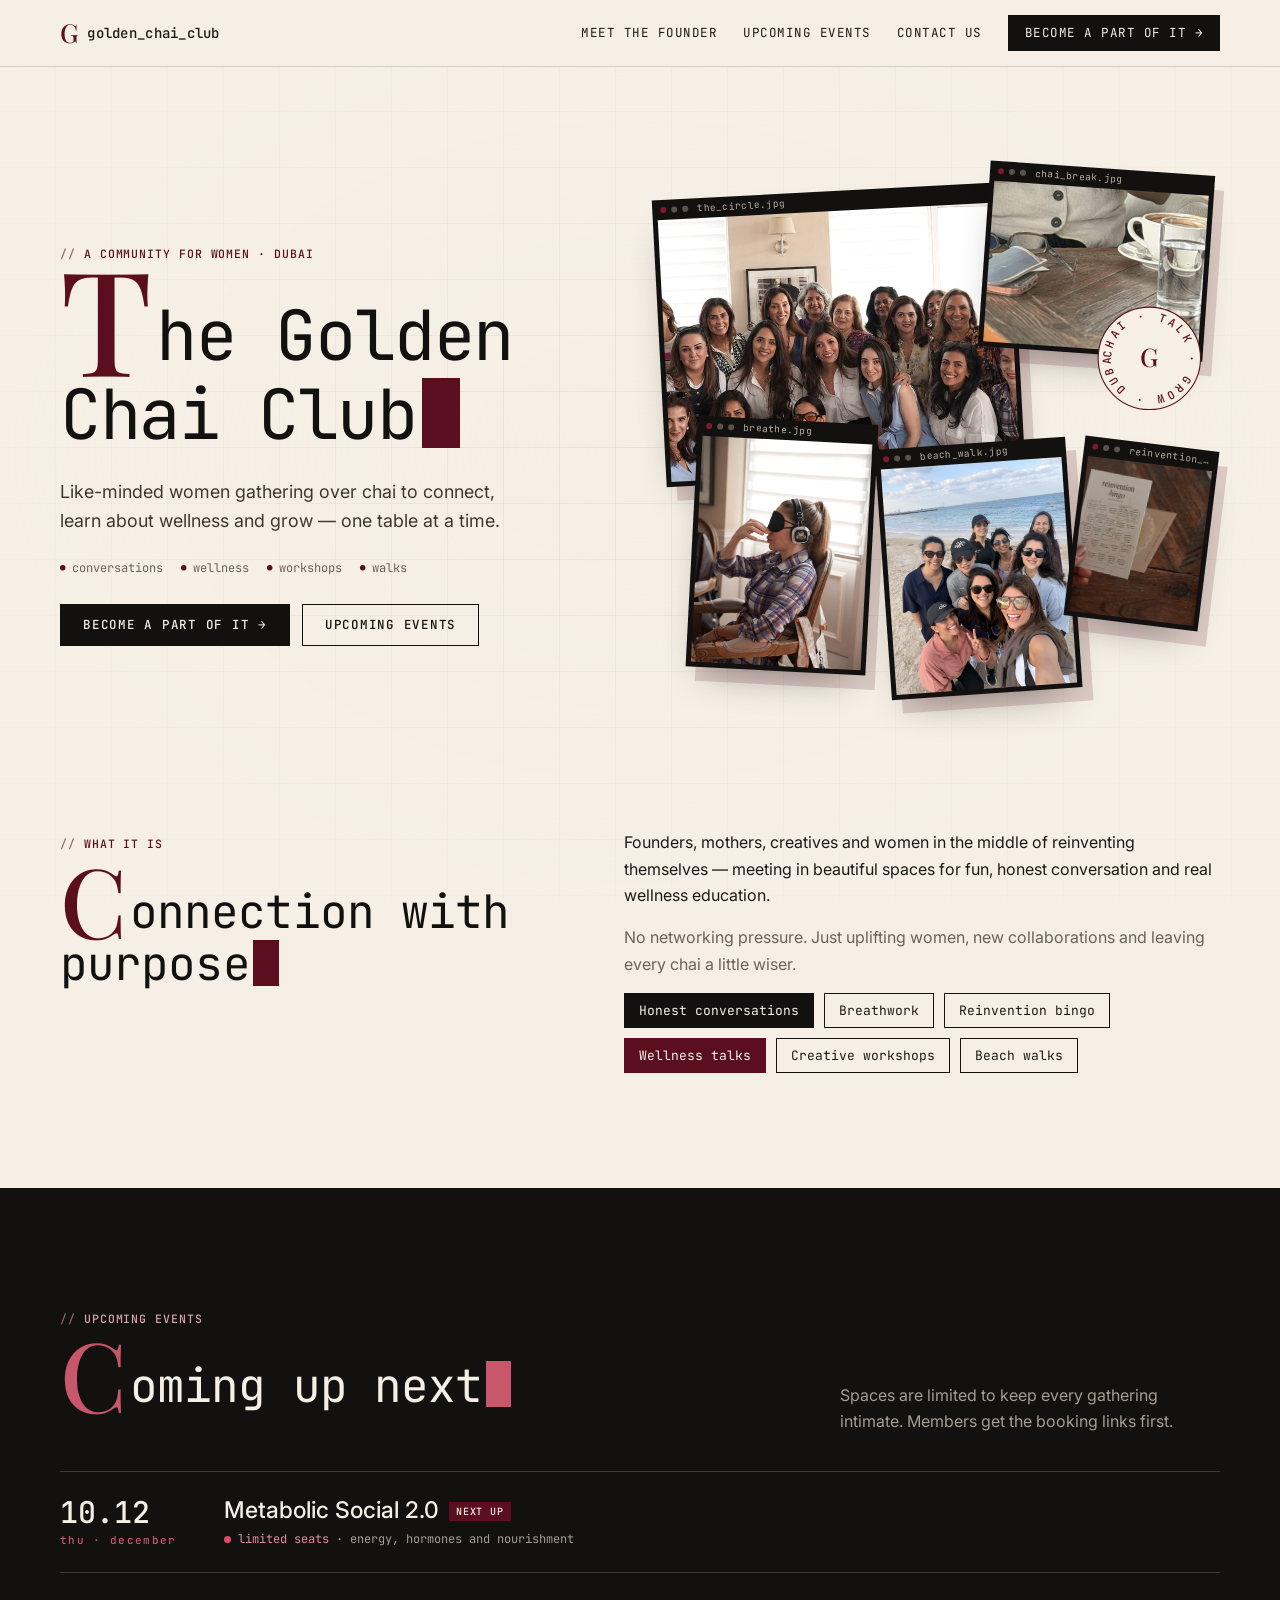
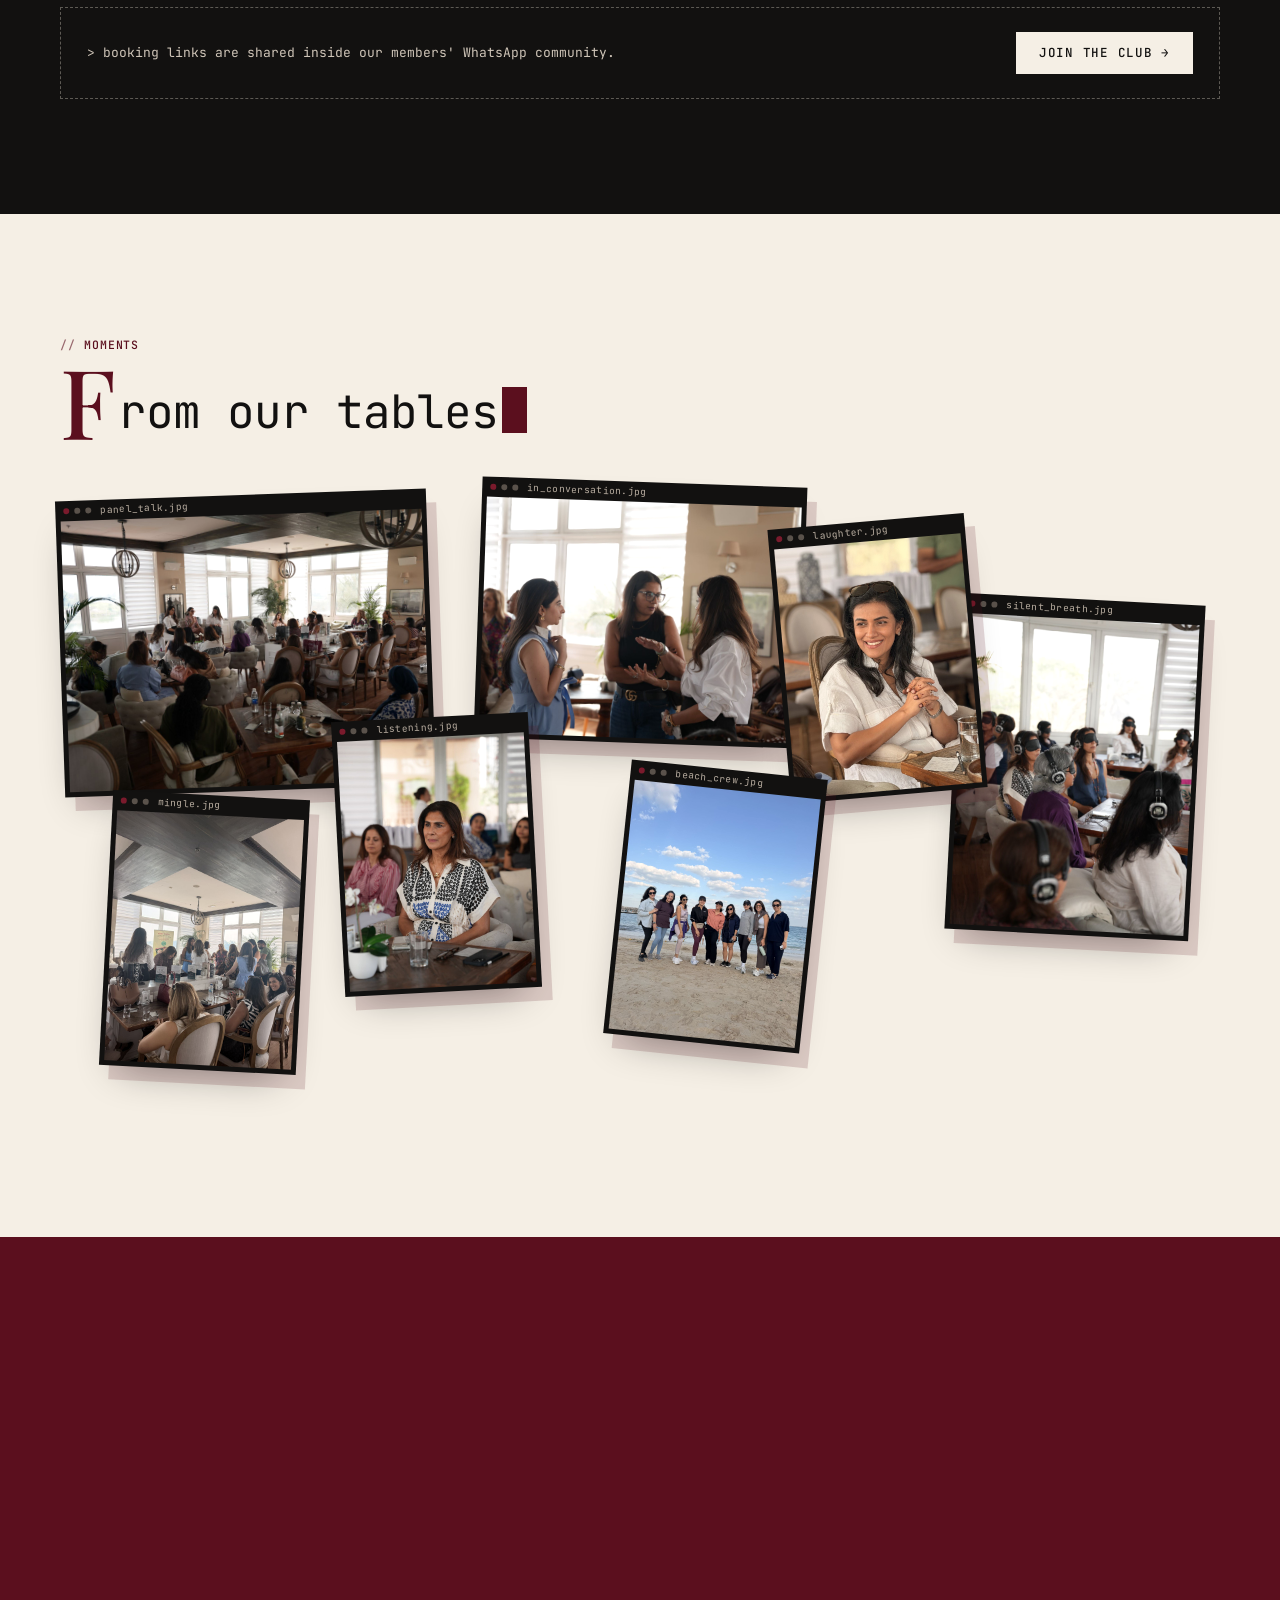
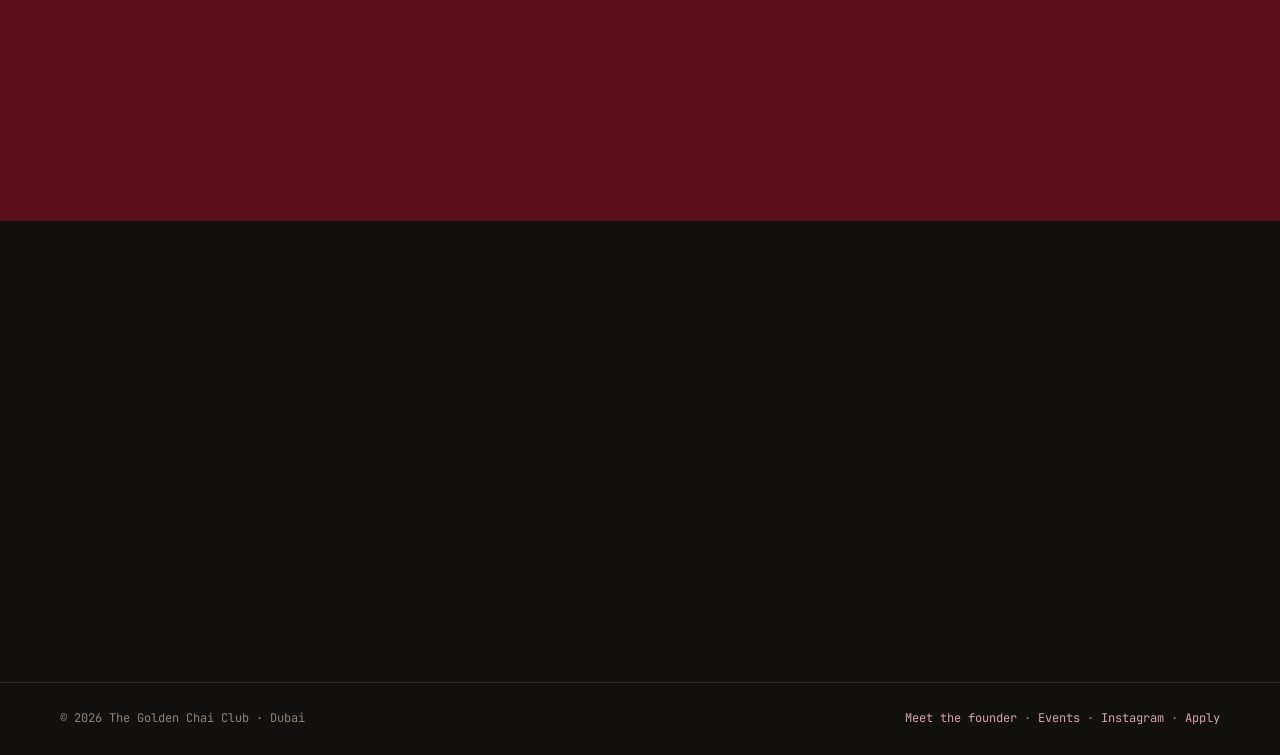
==== commit bee45114: "Golden Chai Club: club Instagram, members-only event links, no repeated photos Events listed without" ====
--- a/golden-chai-club/index.html
+++ b/golden-chai-club/index.html
@@ -41,12 +41,12 @@
         </div>
       </div>
       <div class="collage reveal" data-m style="--ar:1/1.02;--mar:1/1.1">
-        <figure class="frame " style="--x:0%;--y:6%;--w:64%;--ia:4/3;--r:-3deg;--z:2;--mx:0%;--my:4%;--mw:70%"><div class="bar"><i></i><i></i><i></i><span>the_table.jpg</span></div><img src="images/group.jpg" alt="Members of the Golden Chai Club together at a gathering" loading="lazy"></figure>
-        <figure class="frame " style="--x:56%;--y:0%;--w:40%;--ia:3/4;--r:4deg;--z:3;--mx:56%;--my:0%;--mw:42%"><div class="bar"><i></i><i></i><i></i><span>founder.jpg</span></div><img src="images/host.jpg" alt="Tanisha Vedhara, founder" loading="lazy"></figure>
+        <figure class="frame " style="--x:0%;--y:6%;--w:64%;--ia:4/3;--r:-3deg;--z:2;--mx:0%;--my:4%;--mw:70%"><div class="bar"><i></i><i></i><i></i><span>the_circle.jpg</span></div><img src="images/group-zoom.jpg" alt="Members of the Golden Chai Club smiling together" loading="lazy"></figure>
+        <figure class="frame " style="--x:58%;--y:2%;--w:40%;--ia:4/3;--r:4deg;--z:3;--mx:56%;--my:2%;--mw:44%"><div class="bar"><i></i><i></i><i></i><span>chai_break.jpg</span></div><img src="images/coffee-zoom.jpg" alt="Coffee cups and glasses on a wooden table" loading="lazy"></figure>
         <figure class="frame " style="--x:6%;--y:46%;--w:32%;--ia:3/4;--r:3deg;--z:4;--mx:2%;--my:46%;--mw:36%"><div class="bar"><i></i><i></i><i></i><span>breathe.jpg</span></div><img src="images/breathwork.jpg" alt="A member during a breathwork session" loading="lazy"></figure>
         <figure class="frame " style="--x:40%;--y:50%;--w:34%;--ia:4/5;--r:-4deg;--z:5;--mx:38%;--my:52%;--mw:36%"><div class="bar"><i></i><i></i><i></i><span>beach_walk.jpg</span></div><img src="images/beach-selfie.jpg" alt="Members on a beach walk" loading="lazy"></figure>
-        <figure class="frame " style="--x:74%;--y:54%;--w:24%;--ia:3/4;--r:7deg;--z:6;--mx:72%;--my:58%;--mw:27%"><div class="bar"><i></i><i></i><i></i><span>bingo.jpg</span></div><img src="images/bingo.jpg" alt="A filled-in Reinvention Bingo card" loading="lazy"></figure>
-        <div class="stamp" style="--x:74%;--y:30%;--w:20%" aria-hidden="true"><svg viewBox="0 0 100 100"><defs><path id="c7430" d="M50,50 m-36,0 a36,36 0 1,1 72,0 a36,36 0 1,1 -72,0"/></defs><circle cx="50" cy="50" r="48" stroke-width="1"/><text><textPath href="#c7430">chai · talk · grow · dubai · chai · talk · grow ·</textPath></text><text x="50" y="58" text-anchor="middle" style="font:500 24px 'Playfair Display',serif;fill:#5b0f1e;letter-spacing:0">G</text></svg></div>
+        <figure class="frame " style="--x:74%;--y:50%;--w:24%;--ia:4/5;--r:7deg;--z:6;--mx:72%;--my:56%;--mw:27%"><div class="bar"><i></i><i></i><i></i><span>reinvention_bingo.jpg</span></div><img src="images/bingo-zoom.jpg" alt="Close-up of a Reinvention Bingo card" loading="lazy"></figure>
+        <div class="stamp" style="--x:78%;--y:26%;--w:19%" aria-hidden="true"><svg viewBox="0 0 100 100"><defs><path id="c7826" d="M50,50 m-36,0 a36,36 0 1,1 72,0 a36,36 0 1,1 -72,0"/></defs><circle cx="50" cy="50" r="48" stroke-width="1"/><text><textPath href="#c7826">chai · talk · grow · dubai · chai · talk · grow ·</textPath></text><text x="50" y="58" text-anchor="middle" style="font:500 24px 'Playfair Display',serif;fill:#5b0f1e;letter-spacing:0">G</text></svg></div>
       </div>
     </div>
   </section>
@@ -68,32 +68,32 @@
   <section class="dark" id="events">
     <div class="wrap">
       <div class="ev-head reveal">
-        <div><span class="tag">upcoming events</span><h2 class="type">Grab your seat</h2></div>
-        <p class="muted">Spaces are limited to keep every gathering intimate — book early on Luma.</p>
+        <div><span class="tag">upcoming events</span><h2 class="type">Coming up next</h2></div>
+        <p class="muted">Spaces are limited to keep every gathering intimate. Members get the booking links first.</p>
       </div>
       <div class="events">
         <article class="event" data-date="2026-11-19">
           <div class="d">19.11<small>thu · november</small></div>
           <div><h3>The Visibility Table — Be Seen</h3><p><span class="live">limited seats</span> · owning your voice, story and space</p></div>
-          <a class="btn" href="https://luma.com/cscuzxjk" target="_blank" rel="noopener">Grab a seat →</a>
         </article>
         <article class="event" data-date="2026-11-25">
           <div class="d">25.11<small>wed · november</small></div>
           <div><h3>Soul &amp; Body Connection</h3><p><span class="live">limited seats</span> · slow down, breathe, reconnect</p></div>
-          <a class="btn" href="https://luma.com/3fggr2d4" target="_blank" rel="noopener">Grab a seat →</a>
         </article>
         <article class="event" data-date="2026-12-05">
           <div class="d">05.12<small>sat · december</small></div>
           <div><h3>The Modern Calligraphy Workshop</h3><p><span class="live">limited seats</span> · hands-on and mindful, no experience needed</p></div>
-          <a class="btn" href="https://luma.com/r7ai2r2k" target="_blank" rel="noopener">Grab a seat →</a>
         </article>
         <article class="event" data-date="2026-12-10">
           <div class="d">10.12<small>thu · december</small></div>
           <div><h3>Metabolic Social 2.0</h3><p><span class="live">limited seats</span> · energy, hormones and nourishment</p></div>
-          <a class="btn" href="https://luma.com/058l92d1" target="_blank" rel="noopener">Grab a seat →</a>
         </article>
       </div>
       <p class="none">&gt; new gatherings are brewing — become a part of it to hear first.</p>
+      <div class="ev-join reveal">
+        <p>&gt; booking links are shared inside our members' WhatsApp community.</p>
+        <a class="btn" href="#join">Join the club →</a>
+      </div>
     </div>
   </section>
 
@@ -101,14 +101,13 @@
     <div class="wrap">
       <div class="reveal" style="margin-bottom:30px"><span class="tag">moments</span><h2 class="type">From our tables</h2></div>
       <div class="collage reveal" data-m style="--ar:16/9;--mar:1/1.42">
-        <figure class="frame " style="--x:0%;--y:4%;--w:30%;--ia:4/3;--r:-2deg;--z:2;--mx:0%;--my:1%;--mw:60%"><div class="bar"><i></i><i></i><i></i><span>panel_talk.jpg</span></div><img src="images/panel.jpg" alt="A panel conversation with members listening" loading="lazy"></figure>
-        <figure class="frame " style="--x:38%;--y:2%;--w:28%;--ia:4/3;--r:2deg;--z:3;--mx:40%;--my:12%;--mw:58%"><div class="bar"><i></i><i></i><i></i><span>in_conversation.jpg</span></div><img src="images/conversation.jpg" alt="Members in conversation" loading="lazy"></figure>
-        <figure class="frame " style="--x:24%;--y:30%;--w:18%;--ia:3/4;--r:4deg;--z:4;--mx:4%;--my:30%;--mw:34%"><div class="bar"><i></i><i></i><i></i><span>coffee_break.jpg</span></div><img src="images/coffee.jpg" alt="Members at a table with coffee" loading="lazy"></figure>
+        <figure class="frame " style="--x:0%;--y:4%;--w:32%;--ia:4/3;--r:-2deg;--z:2;--mx:0%;--my:1%;--mw:60%"><div class="bar"><i></i><i></i><i></i><span>panel_talk.jpg</span></div><img src="images/panel.jpg" alt="A panel conversation with members listening" loading="lazy"></figure>
+        <figure class="frame " style="--x:36%;--y:2%;--w:28%;--ia:4/3;--r:2deg;--z:3;--mx:40%;--my:12%;--mw:58%"><div class="bar"><i></i><i></i><i></i><span>in_conversation.jpg</span></div><img src="images/conversation.jpg" alt="Members in conversation" loading="lazy"></figure>
+        <figure class="frame " style="--x:4%;--y:50%;--w:17%;--ia:3/4;--r:3deg;--z:5;--mx:4%;--my:30%;--mw:34%"><div class="bar"><i></i><i></i><i></i><span>mingle.jpg</span></div><img src="images/mingle.jpg" alt="Members mingling around a book display" loading="lazy"></figure>
+        <figure class="frame " style="--x:24%;--y:38%;--w:17%;--ia:3/4;--r:-3deg;--z:6;--mx:34%;--my:44%;--mw:32%"><div class="bar"><i></i><i></i><i></i><span>listening.jpg</span></div><img src="images/listening.jpg" alt="A member listening intently" loading="lazy"></figure>
         <figure class="frame " style="--x:62%;--y:8%;--w:17%;--ia:3/4;--r:-5deg;--z:4;--mx:62%;--my:34%;--mw:34%"><div class="bar"><i></i><i></i><i></i><span>laughter.jpg</span></div><img src="images/smile.jpg" alt="A member laughing during a conversation" loading="lazy"></figure>
         <figure class="frame hide-m" style="--x:77%;--y:20%;--w:21%;--ia:3/4;--r:3deg;--z:3"><div class="bar"><i></i><i></i><i></i><span>silent_breath.jpg</span></div><img src="images/breathwork-room.jpg" alt="A room of women during breathwork" loading="lazy"></figure>
-        <figure class="frame " style="--x:5%;--y:52%;--w:17%;--ia:3/4;--r:3deg;--z:5;--mx:6%;--my:64%;--mw:34%"><div class="bar"><i></i><i></i><i></i><span>mingle.jpg</span></div><img src="images/mingle.jpg" alt="Members mingling around a book display" loading="lazy"></figure>
-        <figure class="frame " style="--x:45%;--y:44%;--w:17%;--ia:3/4;--r:-3deg;--z:6;--mx:34%;--my:44%;--mw:32%"><div class="bar"><i></i><i></i><i></i><span>listening.jpg</span></div><img src="images/listening.jpg" alt="A member listening intently" loading="lazy"></figure>
-        <figure class="frame " style="--x:61%;--y:54%;--w:16%;--ia:3/4;--r:6deg;--z:7;--mx:60%;--my:66%;--mw:32%"><div class="bar"><i></i><i></i><i></i><span>beach_crew.jpg</span></div><img src="images/beach-group.jpg" alt="Members together on the beach" loading="lazy"></figure>
+        <figure class="frame " style="--x:48%;--y:46%;--w:17%;--ia:3/4;--r:6deg;--z:7;--mx:28%;--my:66%;--mw:36%"><div class="bar"><i></i><i></i><i></i><span>beach_crew.jpg</span></div><img src="images/beach-group.jpg" alt="Members together on the beach" loading="lazy"></figure>
       </div>
     </div>
   </section>
@@ -130,7 +129,7 @@
       <div class="reveal"><span class="tag">contact us</span><h2 class="type">Say hello</h2></div>
       <div class="contact-grid reveal">
         <a href="https://wa.me/qr/TC26VTLGEKRXN1" target="_blank" rel="noopener"><small>whatsapp</small><span>Message us →</span></a>
-        <a href="https://www.instagram.com/rise.with.tanisha/" target="_blank" rel="noopener"><small>instagram</small><span>@rise.with.tanisha →</span></a>
+        <a href="https://www.instagram.com/thegoldenchaiclub/" target="_blank" rel="noopener"><small>instagram</small><span>@thegoldenchaiclub →</span></a>
         <a href="https://form.jotform.com/263192337664059" target="_blank" rel="noopener"><small>membership</small><span>Apply to join →</span></a>
       </div>
     </div>
@@ -139,7 +138,7 @@
 <footer>
   <div class="wrap">
     <span>© <span class="yr">2026</span> The Golden Chai Club · Dubai</span>
-    <span><a href="story.html">Meet the founder</a> · <a href="index.html#events">Events</a> · <a href="https://form.jotform.com/263192337664059" target="_blank" rel="noopener">Apply</a></span>
+    <span><a href="story.html">Meet the founder</a> · <a href="index.html#events">Events</a> · <a href="https://www.instagram.com/thegoldenchaiclub/" target="_blank" rel="noopener">Instagram</a> · <a href="https://form.jotform.com/263192337664059" target="_blank" rel="noopener">Apply</a></span>
   </div>
 </footer>
 <script src="site.js"></script>
--- a/golden-chai-club/style.css
+++ b/golden-chai-club/style.css
@@ -153,3 +153,6 @@
 .reveal{opacity:0;transform:translateY(20px);transition:opacity .8s ease,transform .8s ease}
 .reveal.in{opacity:1;transform:none}
 @media(prefers-reduced-motion:reduce){*{animation:none!important;transition:none!important}.reveal{opacity:1;transform:none}}
+.ev-join{display:flex;justify-content:space-between;align-items:center;gap:20px;flex-wrap:wrap;margin-top:34px;padding:24px 26px;border:1px dashed rgba(233,225,212,.35)}
+.ev-join p{margin:0;font:400 13px/1.5 var(--mono);color:#cfc5b8}
+.event{grid-template-columns:140px 1fr}
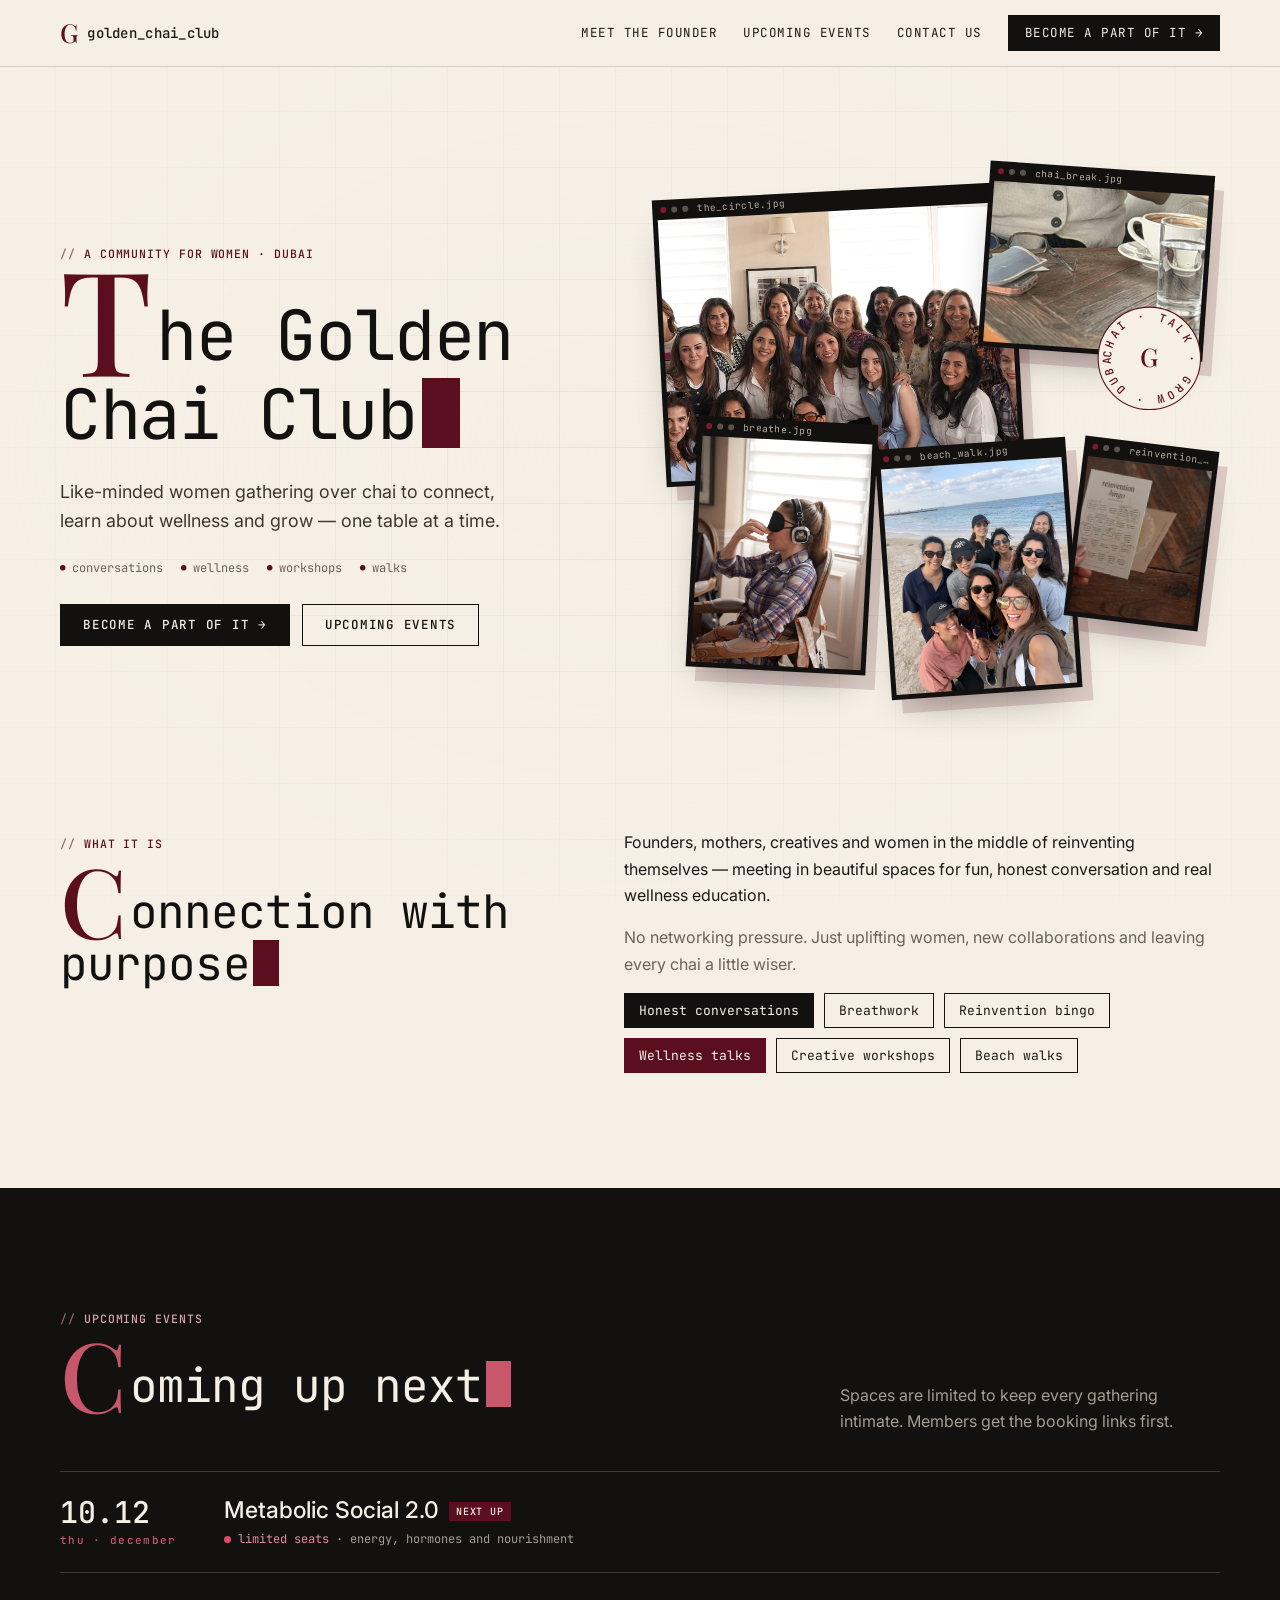
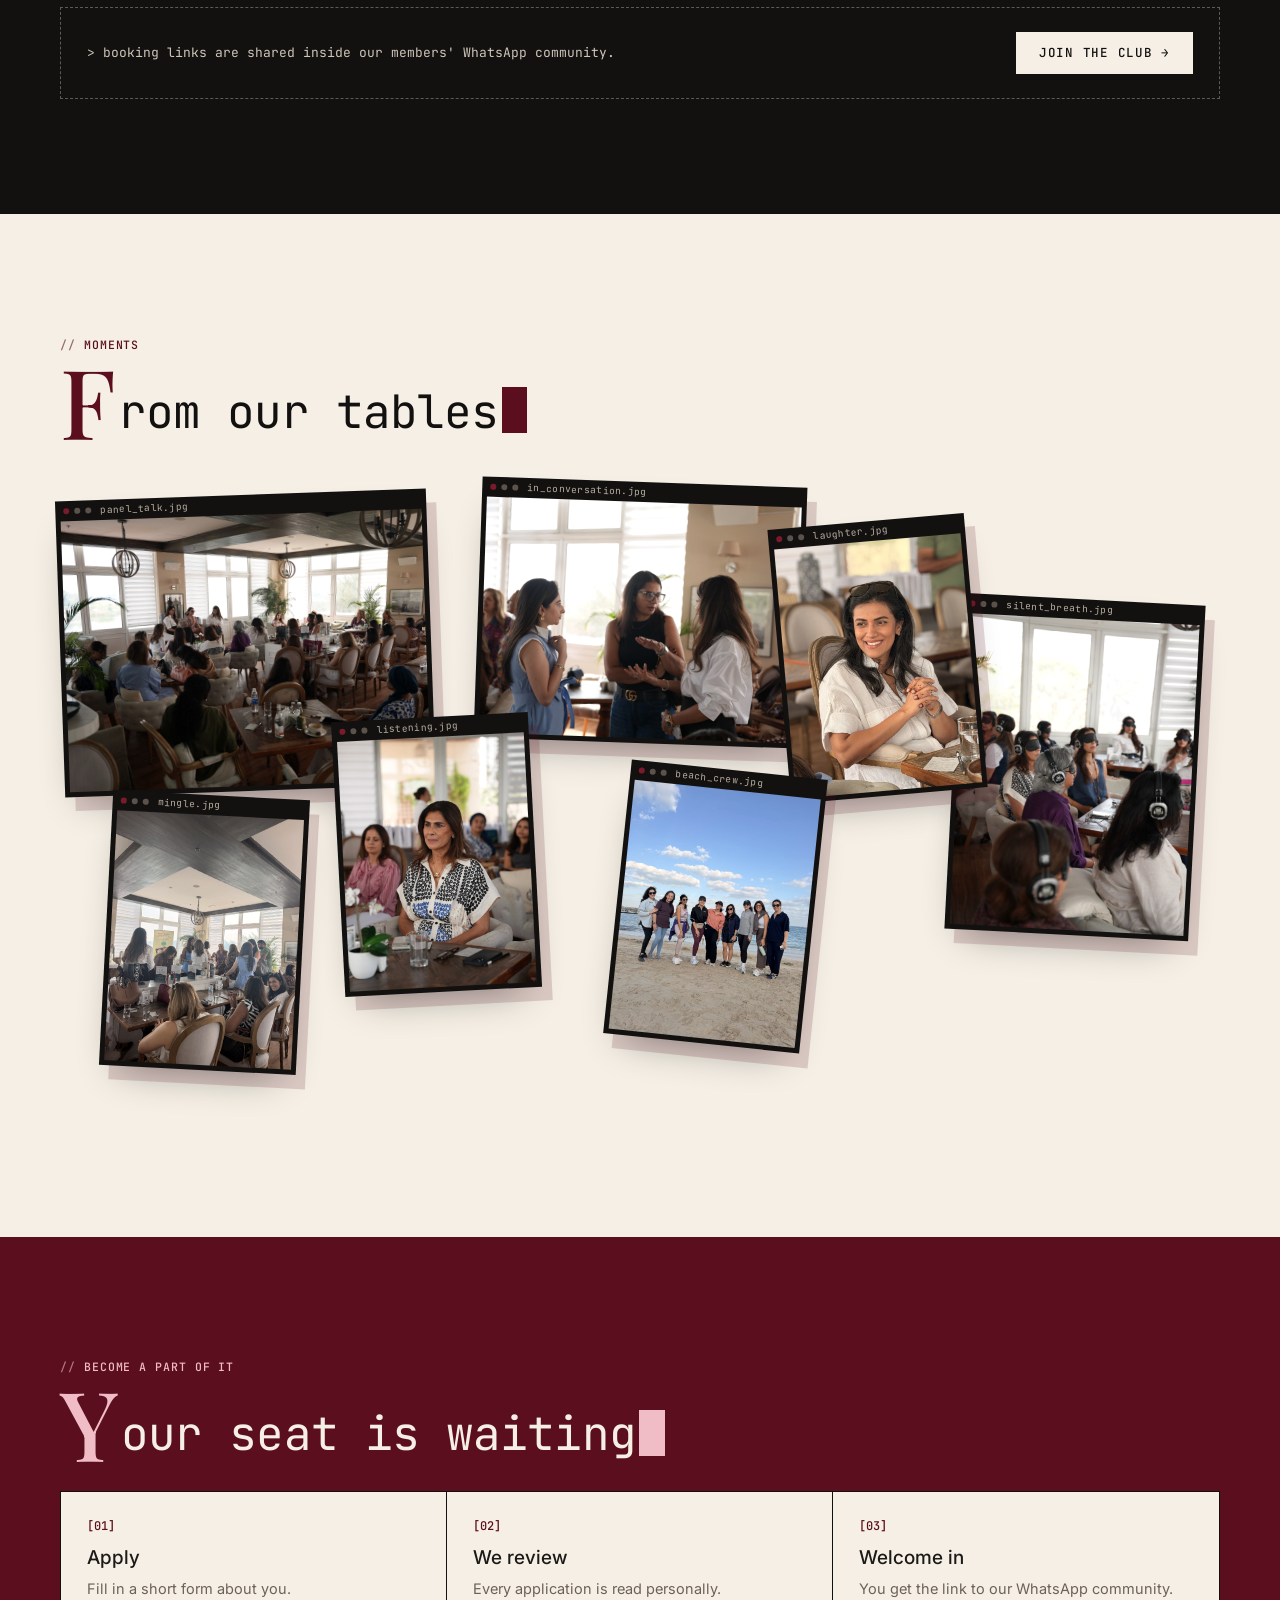
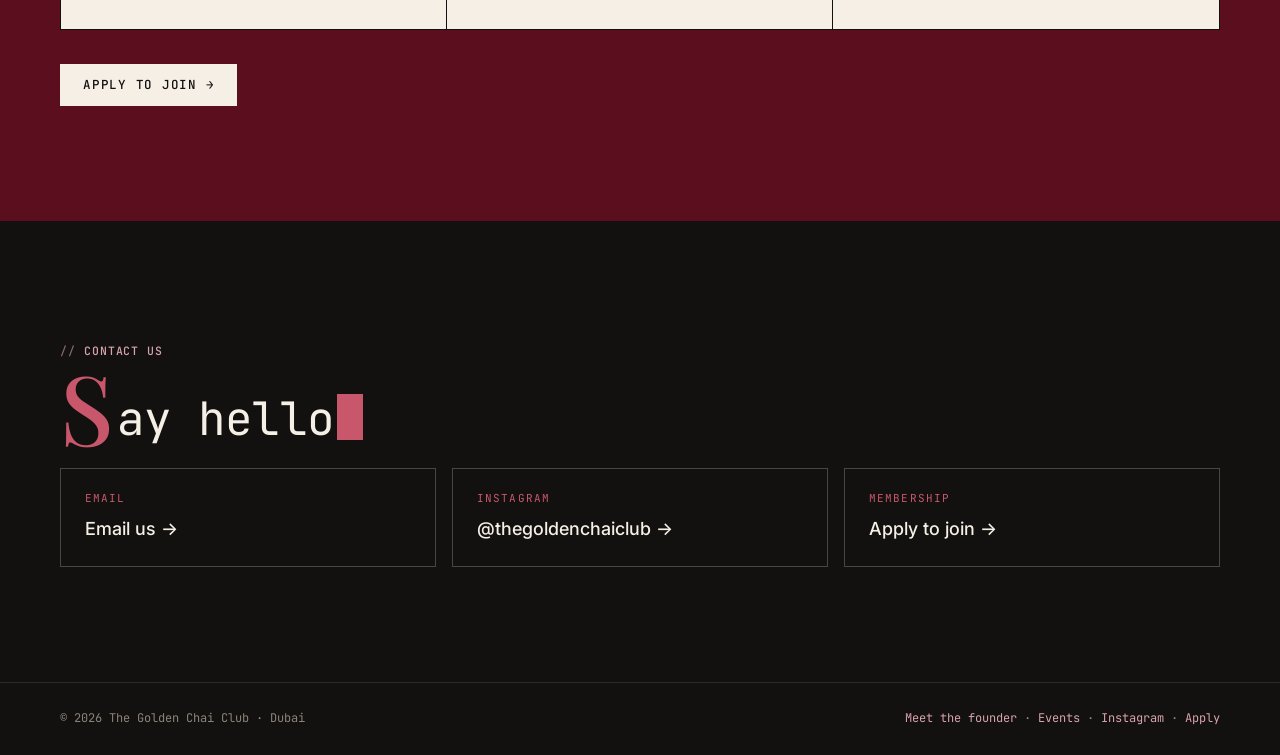
==== commit 65a83384: "Golden Chai Club: replace WhatsApp contact with email Co-Authored-By: Claude Opus 5.5 <noreply@anthr" ====
--- a/golden-chai-club/index.html
+++ b/golden-chai-club/index.html
@@ -128,7 +128,7 @@
     <div class="wrap">
       <div class="reveal"><span class="tag">contact us</span><h2 class="type">Say hello</h2></div>
       <div class="contact-grid reveal">
-        <a href="https://wa.me/qr/TC26VTLGEKRXN1" target="_blank" rel="noopener"><small>whatsapp</small><span>Message us →</span></a>
+        <a href="mailto:getgutsmart@gmail.com"><small>email</small><span>Email us →</span></a>
         <a href="https://www.instagram.com/thegoldenchaiclub/" target="_blank" rel="noopener"><small>instagram</small><span>@thegoldenchaiclub →</span></a>
         <a href="https://form.jotform.com/263192337664059" target="_blank" rel="noopener"><small>membership</small><span>Apply to join →</span></a>
       </div>
